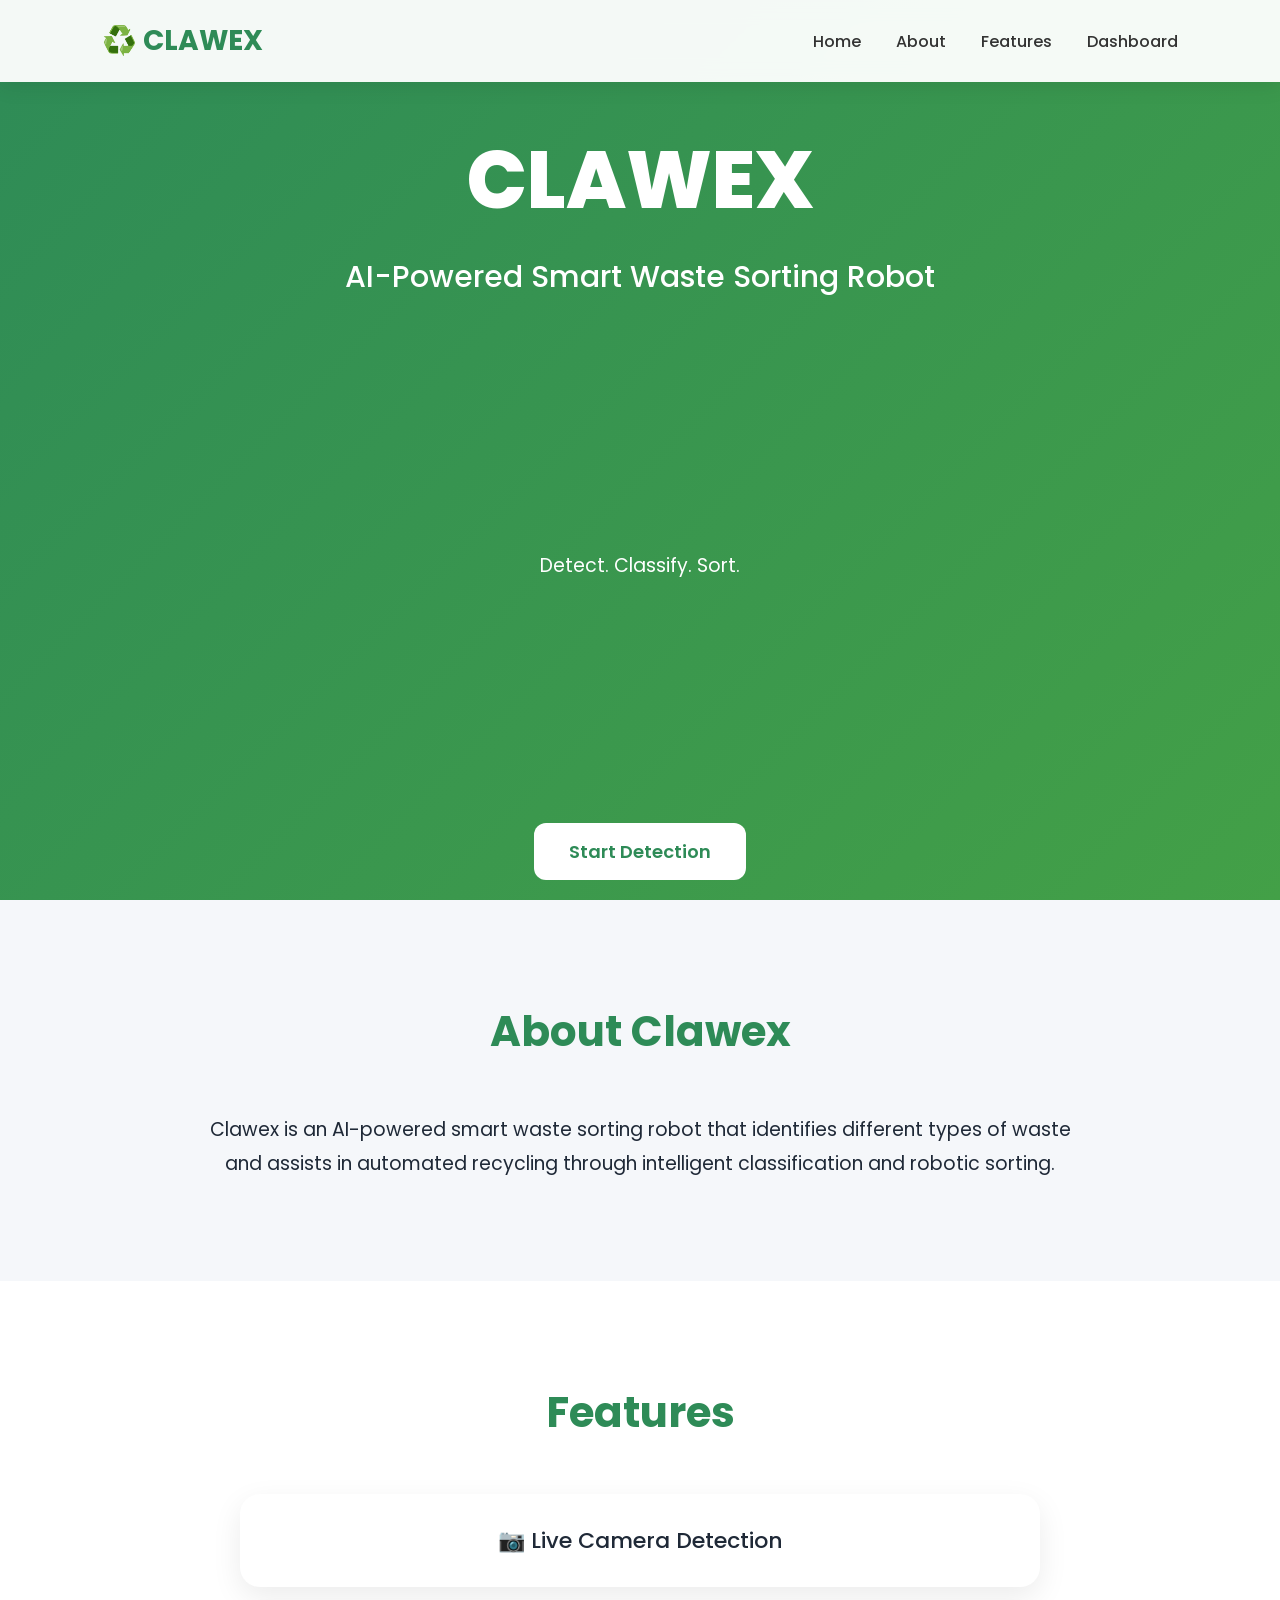
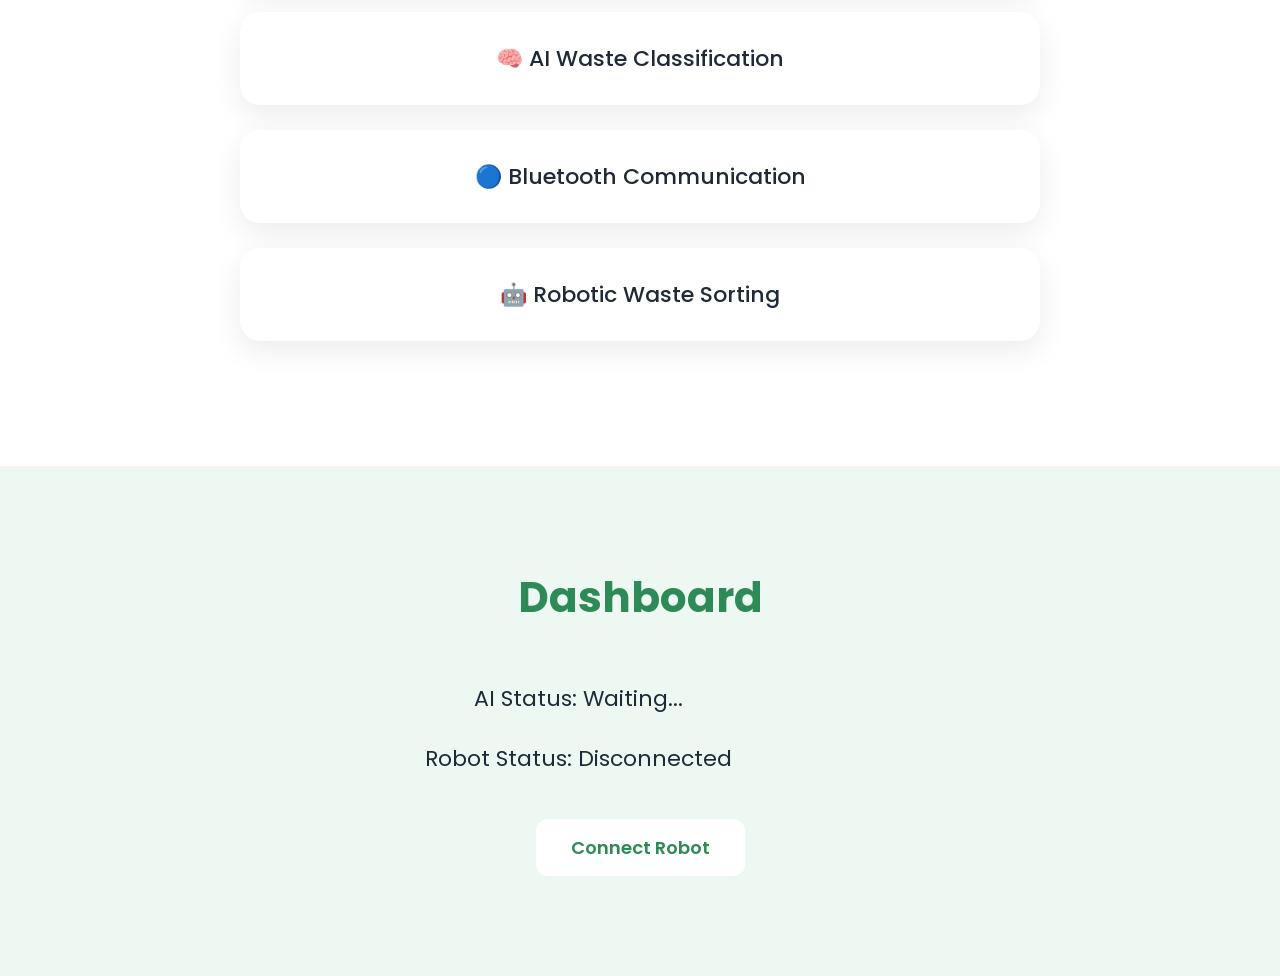
==== index.html @ 7defc4cb "Add files via upload" ====
<!DOCTYPE html>
<html lang="en">
<head>
    <meta charset="UTF-8">
    <meta name="viewport" content="width=device-width, initial-scale=1.0">
    <title>Clawex | AI Smart Waste Sorting Robot</title>
<link rel="preconnect" href="https://fonts.googleapis.com">
<link rel="preconnect" href="https://fonts.gstatic.com" crossorigin>
<link href="https://fonts.googleapis.com/css2?family=Poppins:wght@300;400;500;600;700;800&display=swap" rel="stylesheet">


    <link rel="stylesheet" href="style.css">
</head>

<body>

    <header>
        <nav class="navbar">
            <div class="logo">♻️ CLAWEX</div>

            <ul class="nav-links">
                <li><a href="#home">Home</a></li>
                <li><a href="#about">About</a></li>
                <li><a href="#features">Features</a></li>
                <li><a href="#dashboard">Dashboard</a></li>
            </ul>
        </nav>
    </header>

    <main>

        <section id="home" class="hero">

            <h1>CLAWEX</h1>

            <h2>AI-Powered Smart Waste Sorting Robot</h2>

            <p>
                Detect. Classify. Sort.
            </p>

            <button id="startBtn">
                Start Detection
            </button>

        </section>

        <section id="about">

            <h2>About Clawex</h2>

            <p>
                Clawex is an AI-powered smart waste sorting robot that identifies
                different types of waste and assists in automated recycling
                through intelligent classification and robotic sorting.
            </p>

        </section>

        <section id="features">

            <h2>Features</h2>

            <div class="feature-card">
                📷 Live Camera Detection
            </div>

            <div class="feature-card">
                🧠 AI Waste Classification
            </div>

            <div class="feature-card">
                🔵 Bluetooth Communication
            </div>

            <div class="feature-card">
                🤖 Robotic Waste Sorting
            </div>

        </section>

        <section id="dashboard">

            <h2>Dashboard</h2>

            <p>
                AI Status:
                <span id="aiStatus">Waiting...</span>
            </p>

            <p>
                Robot Status:
                <span id="robotStatus">Disconnected</span>
            </p>

            <button id="connectBtn">
                Connect Robot
            </button>

        </section>

    </main>

    <script src="script.js"></script>

</body>
</html>
---- style.css ----
* {
    margin: 0;
    padding: 0;
    box-sizing: border-box;
    font-family: "Poppins", sans-serif;
}

html {
    scroll-behavior: smooth;
}

body {
    background: #f5f7fa;
    color: #1f2937;
}

.navbar {
    position: fixed;
    top: 0;
    width: 100%;
    padding: 20px 8%;
    display: flex;
    justify-content: space-between;
    align-items: center;
    background: rgba(255, 255, 255, 0.95);
    backdrop-filter: blur(10px);
    box-shadow: 0 5px 20px rgba(0,0,0,0.08);
    z-index: 1000;
}

.logo {
    font-size: 28px;
    font-weight: 700;
    color: #2E8B57;
}

.nav-links {
    display: flex;
    list-style: none;
    gap: 35px;
}

.nav-links a {
    text-decoration: none;
    color: #333;
    font-weight: 500;
    transition: 0.3s;
}

.nav-links a:hover {
    color: #2E8B57;
}

.hero {
    height: 100vh;
    background: linear-gradient(135deg, #2E8B57, #43A047);
    display: flex;
    flex-direction: column;
    justify-content: center;
    align-items: center;
    color: white;
    text-align: center;
    padding: 120px 20px 20px;
}

.hero h1 {
    font-size: 80px;
    font-weight: 800;
}

.hero h2 {
    margin-top: 15px;
    font-size: 30px;
    font-weight: 500;
    color: white;
}
}

.hero p {
    margin-top: 20px;
    font-size: 20px;
}

button {
    margin-top: 40px;
    padding: 15px 35px;
    font-size: 18px;
    font-weight: 600;
    border: none;
    border-radius: 12px;
    background: white;
    color: #2E8B57;
    cursor: pointer;
    transition: 0.3s;
}

button:hover {
    transform: translateY(-4px);
    box-shadow: 0 12px 25px rgba(0,0,0,0.2);
}

section {
    padding: 100px 10%;
}

section h2 {
    text-align: center;
    font-size: 42px;
    margin-bottom: 50px;
    color: #2E8B57;
}

section p {
    text-align: center;
    max-width: 900px;
    margin: auto;
    font-size: 19px;
    line-height: 1.8;
}

#features {
    background: white;
}

.feature-card {
    background: white;
    padding: 30px;
    margin: 25px auto;
    max-width: 800px;
    border-radius: 20px;
    font-size: 22px;
    font-weight: 500;
    text-align: center;
    box-shadow: 0 10px 30px rgba(0,0,0,0.08);
    transition: 0.3s;
}

.feature-card:hover {
    transform: translateY(-8px);
}

#dashboard {
    background: #eef8f2;
}

#dashboard p {
    margin: 20px 0;
    font-size: 22px;
}

#connectBtn {
    display: block;
    margin: 40px auto 0;
}

footer {
    background: #1f2937;
    color: white;
    text-align: center;
    padding: 25px;
}

@media (max-width: 768px) {

    .navbar {
        flex-direction: column;
        gap: 20px;
    }

    .nav-links {
        flex-direction: column;
        align-items: center;
        gap: 18px;
    }

    .hero h1 {
        font-size: 52px;
    }

    .hero h2 {
        font-size: 24px;
    }

    .hero p {
        font-size: 18px;
    }

    section h2 {
        font-size: 34px;
    }

    .feature-card {
        font-size: 20px;
    }
}
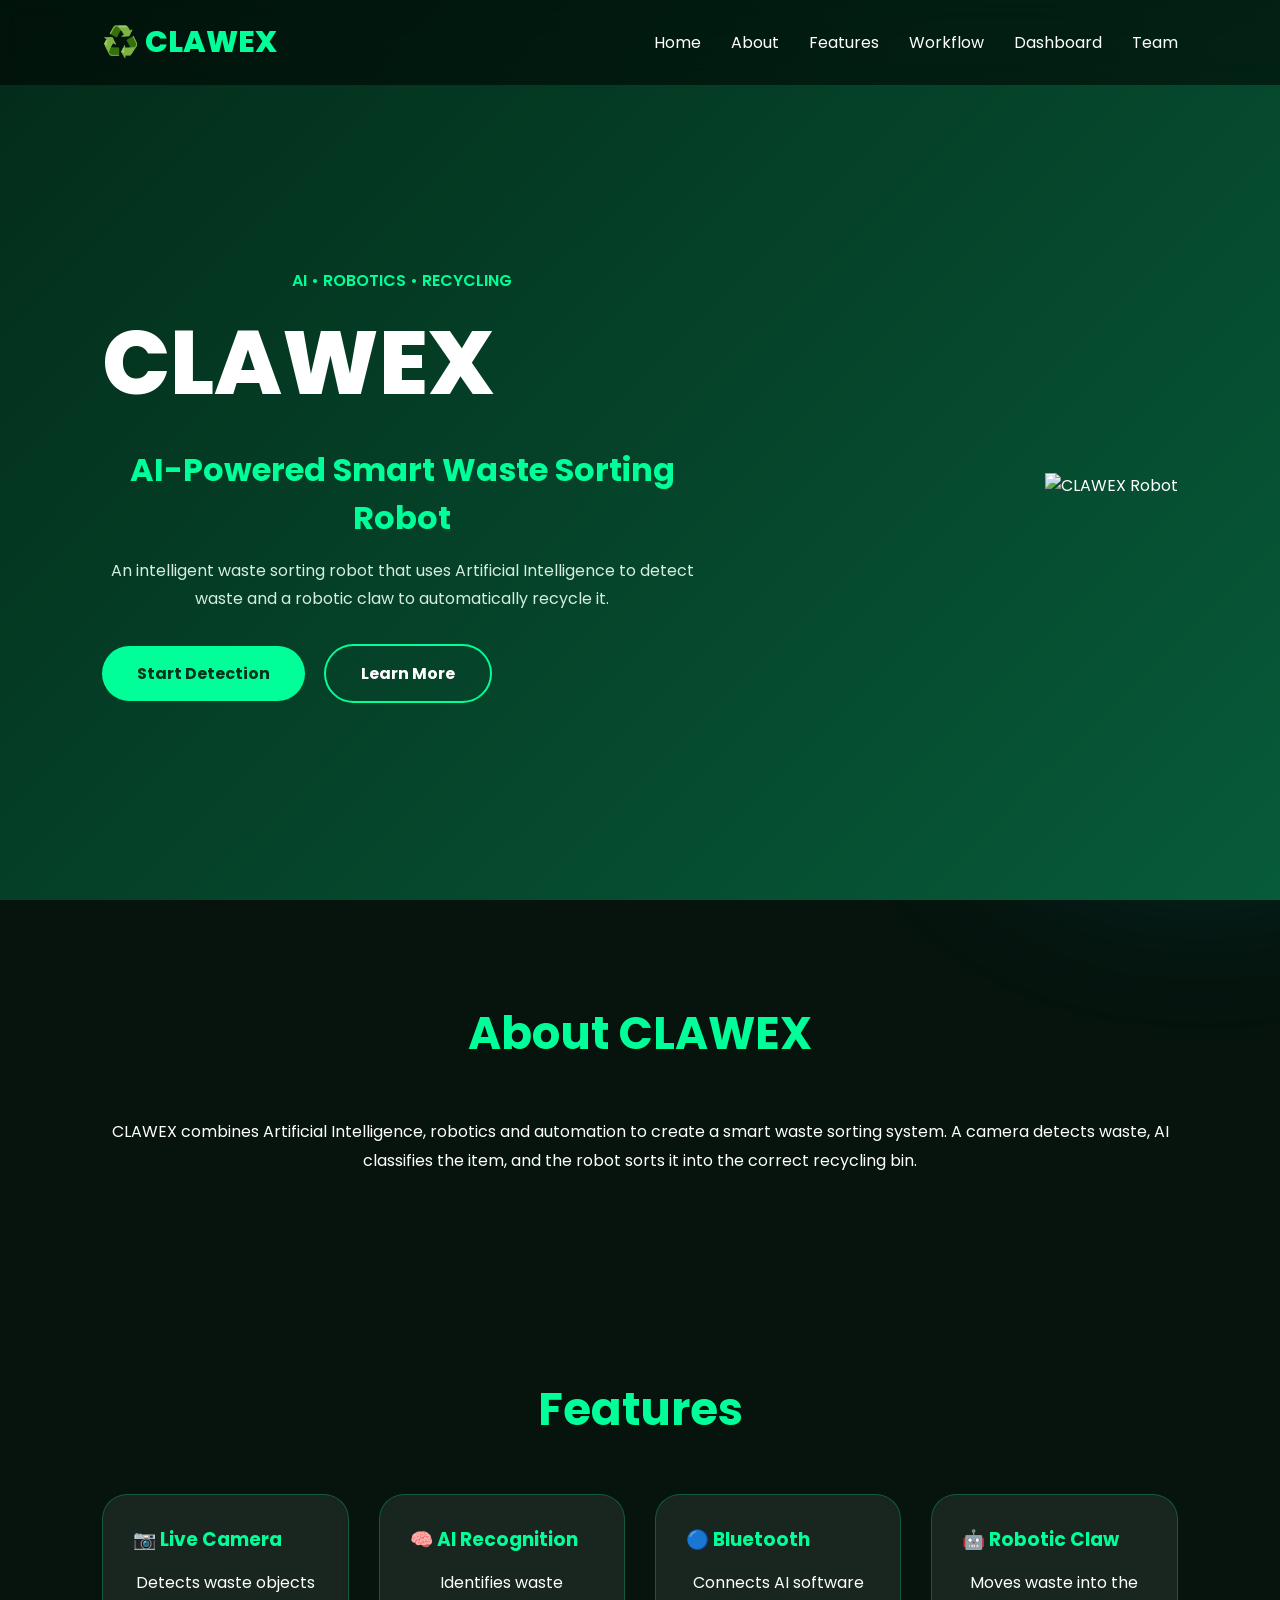
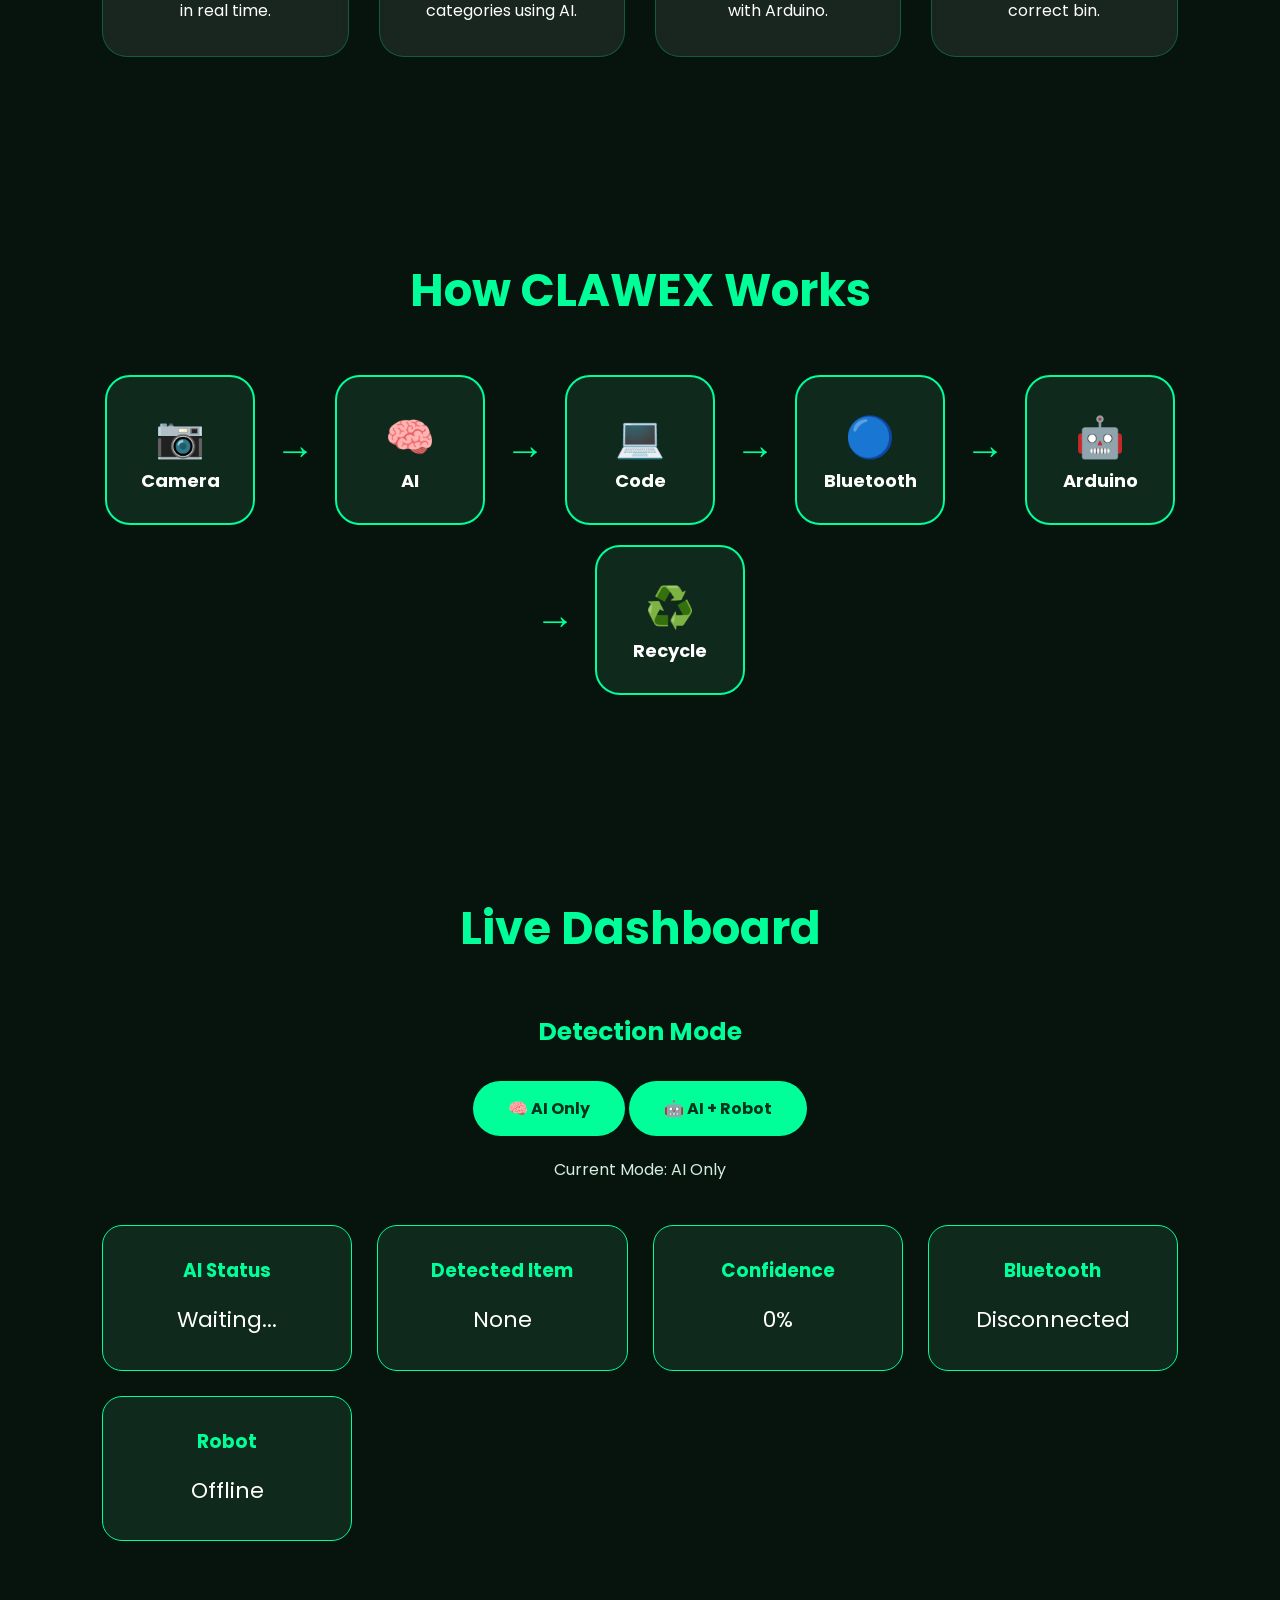
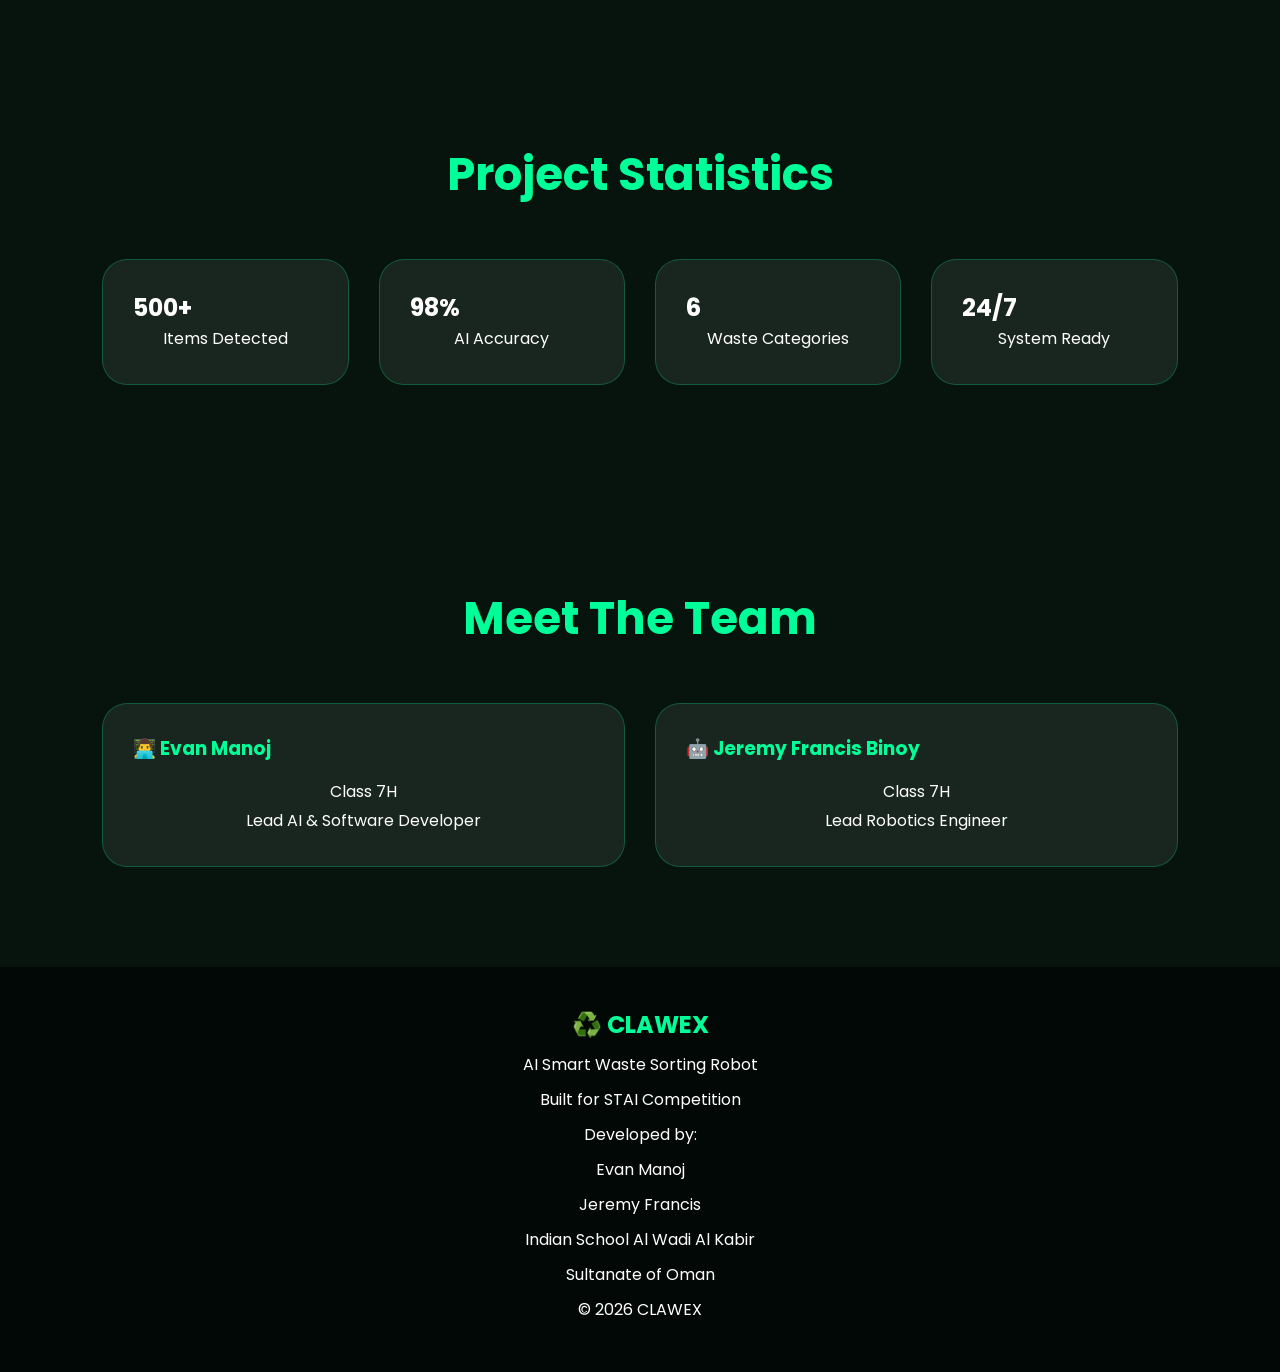
==== commit fdb1cf11: "Add files via upload" ====
--- a/index.html
+++ b/index.html
@@ -1,107 +1,588 @@
 <!DOCTYPE html>
 <html lang="en">
+
 <head>
-    <meta charset="UTF-8">
-    <meta name="viewport" content="width=device-width, initial-scale=1.0">
-    <title>Clawex | AI Smart Waste Sorting Robot</title>
+
+<meta charset="UTF-8">
+<meta name="viewport" content="width=device-width, initial-scale=1.0">
+
+<title>CLAWEX | AI Smart Waste Sorting Robot</title>
+
 <link rel="preconnect" href="https://fonts.googleapis.com">
 <link rel="preconnect" href="https://fonts.gstatic.com" crossorigin>
+
 <link href="https://fonts.googleapis.com/css2?family=Poppins:wght@300;400;500;600;700;800&display=swap" rel="stylesheet">
 
-
-    <link rel="stylesheet" href="style.css">
+<link rel="stylesheet" href="style.css">
+
 </head>
 
+
 <body>
 
-    <header>
-        <nav class="navbar">
-            <div class="logo">♻️ CLAWEX</div>
-
-            <ul class="nav-links">
-                <li><a href="#home">Home</a></li>
-                <li><a href="#about">About</a></li>
-                <li><a href="#features">Features</a></li>
-                <li><a href="#dashboard">Dashboard</a></li>
-            </ul>
-        </nav>
-    </header>
-
-    <main>
-
-        <section id="home" class="hero">
-
-            <h1>CLAWEX</h1>
-
-            <h2>AI-Powered Smart Waste Sorting Robot</h2>
-
-            <p>
-                Detect. Classify. Sort.
-            </p>
-
-            <button id="startBtn">
-                Start Detection
-            </button>
-
-        </section>
-
-        <section id="about">
-
-            <h2>About Clawex</h2>
-
-            <p>
-                Clawex is an AI-powered smart waste sorting robot that identifies
-                different types of waste and assists in automated recycling
-                through intelligent classification and robotic sorting.
-            </p>
-
-        </section>
-
-        <section id="features">
-
-            <h2>Features</h2>
-
-            <div class="feature-card">
-                📷 Live Camera Detection
-            </div>
-
-            <div class="feature-card">
-                🧠 AI Waste Classification
-            </div>
-
-            <div class="feature-card">
-                🔵 Bluetooth Communication
-            </div>
-
-            <div class="feature-card">
-                🤖 Robotic Waste Sorting
-            </div>
-
-        </section>
-
-        <section id="dashboard">
-
-            <h2>Dashboard</h2>
-
-            <p>
-                AI Status:
-                <span id="aiStatus">Waiting...</span>
-            </p>
-
-            <p>
-                Robot Status:
-                <span id="robotStatus">Disconnected</span>
-            </p>
-
-            <button id="connectBtn">
-                Connect Robot
-            </button>
-
-        </section>
-
-    </main>
-
-    <script src="script.js"></script>
+
+<div class="background-blur blur1"></div>
+<div class="background-blur blur2"></div>
+
+
+<header>
+
+<nav class="navbar">
+
+<div class="logo">
+♻️ CLAWEX
+</div>
+
+
+<ul class="nav-links">
+
+<li><a href="#home">Home</a></li>
+<li><a href="#about">About</a></li>
+<li><a href="#features">Features</a></li>
+<li><a href="#workflow">Workflow</a></li>
+<li><a href="#dashboard">Dashboard</a></li>
+<li><a href="#team">Team</a></li>
+
+</ul>
+
+</nav>
+
+</header>
+
+
+
+
+<section class="hero" id="home">
+
+
+<div class="hero-left">
+
+<p class="tag">
+AI • ROBOTICS • RECYCLING
+</p>
+
+
+<h1>
+CLAWEX
+</h1>
+
+
+<h2>
+AI-Powered Smart Waste Sorting Robot
+</h2>
+
+
+<p class="hero-description">
+
+An intelligent waste sorting robot that uses Artificial Intelligence to detect waste and a robotic claw to automatically recycle it.
+
+</p>
+
+
+<div class="hero-buttons">
+
+<button id="startBtn">
+Start Detection
+</button>
+
+
+<button class="secondary">
+Learn More
+</button>
+
+</div>
+
+
+</div>
+
+
+
+<div class="hero-right">
+
+<img src="assets/robot.png" id="robotImage" alt="CLAWEX Robot">
+
+</div>
+
+
+</section>
+
+
+
+
+
+
+<section id="about">
+
+<h2>
+About CLAWEX
+</h2>
+
+
+<p>
+
+CLAWEX combines Artificial Intelligence, robotics and automation to create a smart waste sorting system. A camera detects waste, AI classifies the item, and the robot sorts it into the correct recycling bin.
+
+</p>
+
+
+</section>
+
+
+
+
+
+
+
+<section id="features">
+
+<h2>
+Features
+</h2>
+
+
+<div class="cards">
+
+
+<div class="card">
+
+<h3>📷 Live Camera</h3>
+
+<p>
+Detects waste objects in real time.
+</p>
+
+</div>
+
+
+
+<div class="card">
+
+<h3>🧠 AI Recognition</h3>
+
+<p>
+Identifies waste categories using AI.
+</p>
+
+</div>
+
+
+
+<div class="card">
+
+<h3>🔵 Bluetooth</h3>
+
+<p>
+Connects AI software with Arduino.
+</p>
+
+</div>
+
+
+
+<div class="card">
+
+<h3>🤖 Robotic Claw</h3>
+
+<p>
+Moves waste into the correct bin.
+</p>
+
+</div>
+
+
+</div>
+
+</section>
+
+
+
+
+
+
+
+<section id="workflow">
+
+<h2>
+How CLAWEX Works
+</h2>
+
+
+<div class="flow">
+
+
+<div class="step">
+📷
+<h3>Camera</h3>
+</div>
+
+
+<div class="arrow">→</div>
+
+
+<div class="step">
+🧠
+<h3>AI</h3>
+</div>
+
+
+<div class="arrow">→</div>
+
+
+<div class="step">
+💻
+<h3>Code</h3>
+</div>
+
+
+<div class="arrow">→</div>
+
+
+<div class="step">
+🔵
+<h3>Bluetooth</h3>
+</div>
+
+
+<div class="arrow">→</div>
+
+
+<div class="step">
+🤖
+<h3>Arduino</h3>
+</div>
+
+
+<div class="arrow">→</div>
+
+
+<div class="step">
+♻️
+<h3>Recycle</h3>
+</div>
+
+
+</div>
+
+
+</section>
+
+
+
+
+
+
+
+<section id="dashboard">
+
+
+<h2>
+Live Dashboard
+</h2>
+
+
+
+<div class="mode-selector">
+
+
+<h3>
+Detection Mode
+</h3>
+
+
+<button id="aiMode">
+🧠 AI Only
+</button>
+
+
+<button id="robotMode">
+🤖 AI + Robot
+</button>
+
+
+<p id="modeStatus">
+Current Mode: AI Only
+</p>
+
+
+</div>
+
+
+
+
+
+<div class="dashboard">
+
+
+<div class="status">
+
+<h3>
+AI Status
+</h3>
+
+<p id="aiStatus">
+Waiting...
+</p>
+
+</div>
+
+
+
+
+<div class="status">
+
+<h3>
+Detected Item
+</h3>
+
+<p id="detectedItem">
+None
+</p>
+
+</div>
+
+
+
+
+
+<div class="status">
+
+<h3>
+Confidence
+</h3>
+
+<p id="confidence">
+0%
+</p>
+
+</div>
+
+
+
+
+
+<div class="status">
+
+<h3>
+Bluetooth
+</h3>
+
+<p id="bluetoothStatus">
+Disconnected
+</p>
+
+</div>
+
+
+
+
+
+<div class="status">
+
+<h3>
+Robot
+</h3>
+
+<p id="robotStatus">
+Offline
+</p>
+
+</div>
+
+
+</div>
+
+
+</section>
+
+
+
+
+
+
+
+<section id="stats">
+
+<h2>
+Project Statistics
+</h2>
+
+
+<div class="cards">
+
+
+<div class="card">
+
+<h1>
+500+
+</h1>
+
+<p>
+Items Detected
+</p>
+
+</div>
+
+
+
+<div class="card">
+
+<h1>
+98%
+</h1>
+
+<p>
+AI Accuracy
+</p>
+
+</div>
+
+
+
+<div class="card">
+
+<h1>
+6
+</h1>
+
+<p>
+Waste Categories
+</p>
+
+</div>
+
+
+
+<div class="card">
+
+<h1>
+24/7
+</h1>
+
+<p>
+System Ready
+</p>
+
+</div>
+
+
+</div>
+
+
+</section>
+
+
+
+
+
+
+
+<section id="team">
+
+
+<h2>
+Meet The Team
+</h2>
+
+
+<div class="cards">
+
+
+<div class="card">
+
+<h3>
+👨‍💻 Evan Manoj
+</h3>
+
+<p>
+Class 7H
+</p>
+
+<p>
+Lead AI & Software Developer
+</p>
+
+</div>
+
+
+
+<div class="card">
+
+<h3>
+🤖 Jeremy Francis Binoy
+</h3>
+
+<p>
+Class 7H
+</p>
+
+<p>
+Lead Robotics Engineer
+</p>
+
+</div>
+
+
+</div>
+
+
+</section>
+
+
+
+
+
+
+
+<footer>
+
+
+<h2>
+♻️ CLAWEX
+</h2>
+
+
+<p>
+AI Smart Waste Sorting Robot
+</p>
+<p>
+Built for STAI Competition
+</p>
+
+<p>
+Developed by:
+</p>
+
+<p>
+ Evan Manoj
+</p>
+<p>
+Jeremy Francis 
+</p>
+
+
+
+<p>
+Indian School Al Wadi Al Kabir    
+</p>
+<p>Sultanate of Oman</p>
+
+
+
+
+
+<p>
+© 2026 CLAWEX
+</p>
+
+
+</footer>
+
+
+
+
+<script src="script.js"></script>
+
 
 </body>
+
 </html>
--- a/style.css
+++ b/style.css
@@ -1,3 +1,7 @@
+/* =========================
+   CLAWEX STYLE CSS
+========================= */
+
 * {
     margin: 0;
     padding: 0;
@@ -5,191 +9,588 @@
     font-family: "Poppins", sans-serif;
 }
 
+
 html {
     scroll-behavior: smooth;
 }
 
+
 body {
-    background: #f5f7fa;
-    color: #1f2937;
-}
+
+    background: #06140d;
+    color: white;
+    overflow-x: hidden;
+
+}
+
+
+/* BACKGROUND LIGHT EFFECTS */
+
+.background-blur {
+
+    position: fixed;
+    width: 350px;
+    height: 350px;
+    border-radius: 50%;
+    filter: blur(120px);
+    opacity: 0.35;
+    z-index: -1;
+
+}
+
+
+.blur1 {
+
+    background: #00ff99;
+    top: 100px;
+    left: -100px;
+
+}
+
+
+.blur2 {
+
+    background: #00ccff;
+    bottom: 100px;
+    right: -100px;
+
+}
+
+
+
+/* NAVBAR */
+
 
 .navbar {
+
     position: fixed;
     top: 0;
     width: 100%;
-    padding: 20px 8%;
+
     display: flex;
     justify-content: space-between;
     align-items: center;
-    background: rgba(255, 255, 255, 0.95);
-    backdrop-filter: blur(10px);
-    box-shadow: 0 5px 20px rgba(0,0,0,0.08);
+
+    padding: 20px 8%;
+
+    background: rgba(0,0,0,0.55);
+    backdrop-filter: blur(15px);
+
     z-index: 1000;
-}
+
+}
+
 
 .logo {
-    font-size: 28px;
-    font-weight: 700;
-    color: #2E8B57;
-}
+
+    font-size: 30px;
+    font-weight: 800;
+    color: #00ff99;
+
+}
+
+
 
 .nav-links {
+
     display: flex;
+    gap: 30px;
     list-style: none;
-    gap: 35px;
-}
+
+}
+
+
 
 .nav-links a {
+
     text-decoration: none;
-    color: #333;
-    font-weight: 500;
-    transition: 0.3s;
-}
+    color: white;
+    transition: .3s;
+
+}
+
 
 .nav-links a:hover {
-    color: #2E8B57;
-}
+
+    color:#00ff99;
+
+}
+
+
+
+
+
+/* HERO */
+
 
 .hero {
-    height: 100vh;
-    background: linear-gradient(135deg, #2E8B57, #43A047);
-    display: flex;
-    flex-direction: column;
-    justify-content: center;
-    align-items: center;
-    color: white;
-    text-align: center;
-    padding: 120px 20px 20px;
-}
+
+    min-height:100vh;
+
+    display:flex;
+    align-items:center;
+    justify-content:space-between;
+
+    padding:120px 8% 50px;
+
+    background:
+    linear-gradient(135deg,#032b19,#075b3a);
+
+}
+
+
+
+.hero-left {
+
+    max-width:600px;
+
+}
+
+
+.tag {
+
+    color:#00ff99;
+    font-weight:600;
+
+}
+
+
 
 .hero h1 {
-    font-size: 80px;
-    font-weight: 800;
-}
+
+    font-size:90px;
+    font-weight:800;
+
+}
+
+
 
 .hero h2 {
-    margin-top: 15px;
-    font-size: 30px;
-    font-weight: 500;
-    color: white;
-}
-}
-
-.hero p {
-    margin-top: 20px;
-    font-size: 20px;
-}
+
+    font-size:32px;
+    margin:15px 0;
+
+}
+
+
+
+.hero-description {
+
+    line-height:1.8;
+    color:#d5eee0;
+
+}
+
+
+
+.hero-right img {
+
+    width:430px;
+    animation: floating 4s infinite ease-in-out;
+
+}
+
+
+
+@keyframes floating {
+
+    50% {
+
+        transform:translateY(-20px);
+
+    }
+
+}
+
+
+
+
+/* BUTTONS */
+
 
 button {
-    margin-top: 40px;
-    padding: 15px 35px;
-    font-size: 18px;
-    font-weight: 600;
-    border: none;
-    border-radius: 12px;
-    background: white;
-    color: #2E8B57;
-    cursor: pointer;
-    transition: 0.3s;
-}
+
+    margin-top:30px;
+
+    padding:15px 35px;
+
+    border:none;
+
+    border-radius:30px;
+
+    background:#00ff99;
+
+    color:#00331d;
+
+    font-size:16px;
+
+    font-weight:700;
+
+    cursor:pointer;
+
+    transition:.3s;
+
+}
+
+
 
 button:hover {
-    transform: translateY(-4px);
-    box-shadow: 0 12px 25px rgba(0,0,0,0.2);
-}
+
+    transform:translateY(-5px);
+
+    box-shadow:0 10px 30px #00ff99;
+
+}
+
+
+
+.secondary {
+
+    margin-left:15px;
+
+    background:transparent;
+
+    color:white;
+
+    border:2px solid #00ff99;
+
+}
+
+
+
+
+
+/* SECTIONS */
+
 
 section {
-    padding: 100px 10%;
-}
+
+    padding:100px 8%;
+
+}
+
+
 
 section h2 {
-    text-align: center;
-    font-size: 42px;
-    margin-bottom: 50px;
-    color: #2E8B57;
-}
+
+    text-align:center;
+
+    font-size:45px;
+
+    color:#00ff99;
+
+    margin-bottom:50px;
+
+}
+
+
 
 section p {
-    text-align: center;
-    max-width: 900px;
-    margin: auto;
-    font-size: 19px;
-    line-height: 1.8;
-}
-
-#features {
-    background: white;
-}
-
-.feature-card {
-    background: white;
-    padding: 30px;
-    margin: 25px auto;
-    max-width: 800px;
-    border-radius: 20px;
-    font-size: 22px;
-    font-weight: 500;
-    text-align: center;
-    box-shadow: 0 10px 30px rgba(0,0,0,0.08);
-    transition: 0.3s;
-}
-
-.feature-card:hover {
-    transform: translateY(-8px);
-}
-
-#dashboard {
-    background: #eef8f2;
-}
-
-#dashboard p {
-    margin: 20px 0;
-    font-size: 22px;
-}
-
-#connectBtn {
-    display: block;
-    margin: 40px auto 0;
-}
+
+    text-align:center;
+
+    line-height:1.8;
+
+}
+
+
+
+
+
+/* CARDS */
+
+
+.cards {
+
+    display:grid;
+
+    grid-template-columns:
+    repeat(auto-fit,minmax(240px,1fr));
+
+    gap:30px;
+
+}
+
+
+
+.card {
+
+    background:rgba(255,255,255,.08);
+
+    padding:30px;
+
+    border-radius:25px;
+
+    border:1px solid rgba(0,255,153,.25);
+
+    backdrop-filter:blur(10px);
+
+    transition:.4s;
+
+}
+
+
+
+.card:hover {
+
+    transform:translateY(-10px);
+
+}
+
+
+
+.card h3 {
+
+    color:#00ff99;
+
+    margin-bottom:15px;
+
+}
+
+
+
+
+
+/* WORKFLOW */
+
+
+.flow {
+
+    display:flex;
+
+    justify-content:center;
+
+    align-items:center;
+
+    flex-wrap:wrap;
+
+    gap:20px;
+
+}
+
+
+
+.step {
+
+    width:150px;
+    height:150px;
+
+    background:#10291d;
+
+    border:2px solid #00ff99;
+
+    border-radius:25px;
+
+    display:flex;
+
+    justify-content:center;
+
+    align-items:center;
+
+    flex-direction:column;
+
+    font-size:40px;
+
+}
+
+
+
+.step h3 {
+
+    font-size:18px;
+
+}
+
+
+
+.arrow {
+
+    color:#00ff99;
+
+    font-size:40px;
+
+}
+
+
+
+
+
+/* DASHBOARD */
+
+
+.mode-selector {
+
+    text-align:center;
+
+    margin-bottom:40px;
+
+}
+
+
+
+.mode-selector h3 {
+
+    color:#00ff99;
+
+    font-size:25px;
+
+}
+
+
+
+#modeStatus {
+
+    margin-top:20px;
+
+    color:#d5eee0;
+
+}
+
+
+
+.dashboard {
+
+    display:grid;
+
+    grid-template-columns:
+    repeat(auto-fit,minmax(220px,1fr));
+
+    gap:25px;
+
+}
+
+
+
+.status {
+
+    background:#10291d;
+
+    border:1px solid #00ff99;
+
+    padding:30px;
+
+    border-radius:20px;
+
+    text-align:center;
+
+}
+
+
+
+.status h3 {
+
+    color:#00ff99;
+
+}
+
+
+
+.status p {
+
+    margin-top:15px;
+
+    font-size:22px;
+
+}
+
+
+
+
+
+/* FOOTER */
+
 
 footer {
-    background: #1f2937;
-    color: white;
-    text-align: center;
-    padding: 25px;
-}
-
-@media (max-width: 768px) {
-
-    .navbar {
-        flex-direction: column;
-        gap: 20px;
-    }
-
-    .nav-links {
-        flex-direction: column;
-        align-items: center;
-        gap: 18px;
-    }
-
-    .hero h1 {
-        font-size: 52px;
-    }
-
-    .hero h2 {
-        font-size: 24px;
-    }
-
-    .hero p {
-        font-size: 18px;
-    }
-
-    section h2 {
-        font-size: 34px;
-    }
-
-    .feature-card {
-        font-size: 20px;
-    }
+
+    background:#020805;
+
+    padding:40px;
+
+    text-align:center;
+
+}
+
+
+
+footer h2 {
+
+    color:#00ff99;
+
+}
+
+
+
+footer p {
+
+    margin:10px;
+
+}
+
+
+
+
+/* MOBILE */
+
+
+@media(max-width:900px){
+
+
+.navbar {
+
+    flex-direction:column;
+
+}
+
+
+.nav-links {
+
+    flex-wrap:wrap;
+
+    justify-content:center;
+
+}
+
+
+
+.hero {
+
+    flex-direction:column;
+
+    text-align:center;
+
+}
+
+
+
+.hero h1 {
+
+    font-size:60px;
+
+}
+
+
+
+.hero-right img {
+
+    margin-top:40px;
+
+}
+
+
+
+.flow {
+
+    flex-direction:column;
+
+}
+
+
+
+.arrow {
+
+    transform:rotate(90deg);
+
+}
+
+
 }
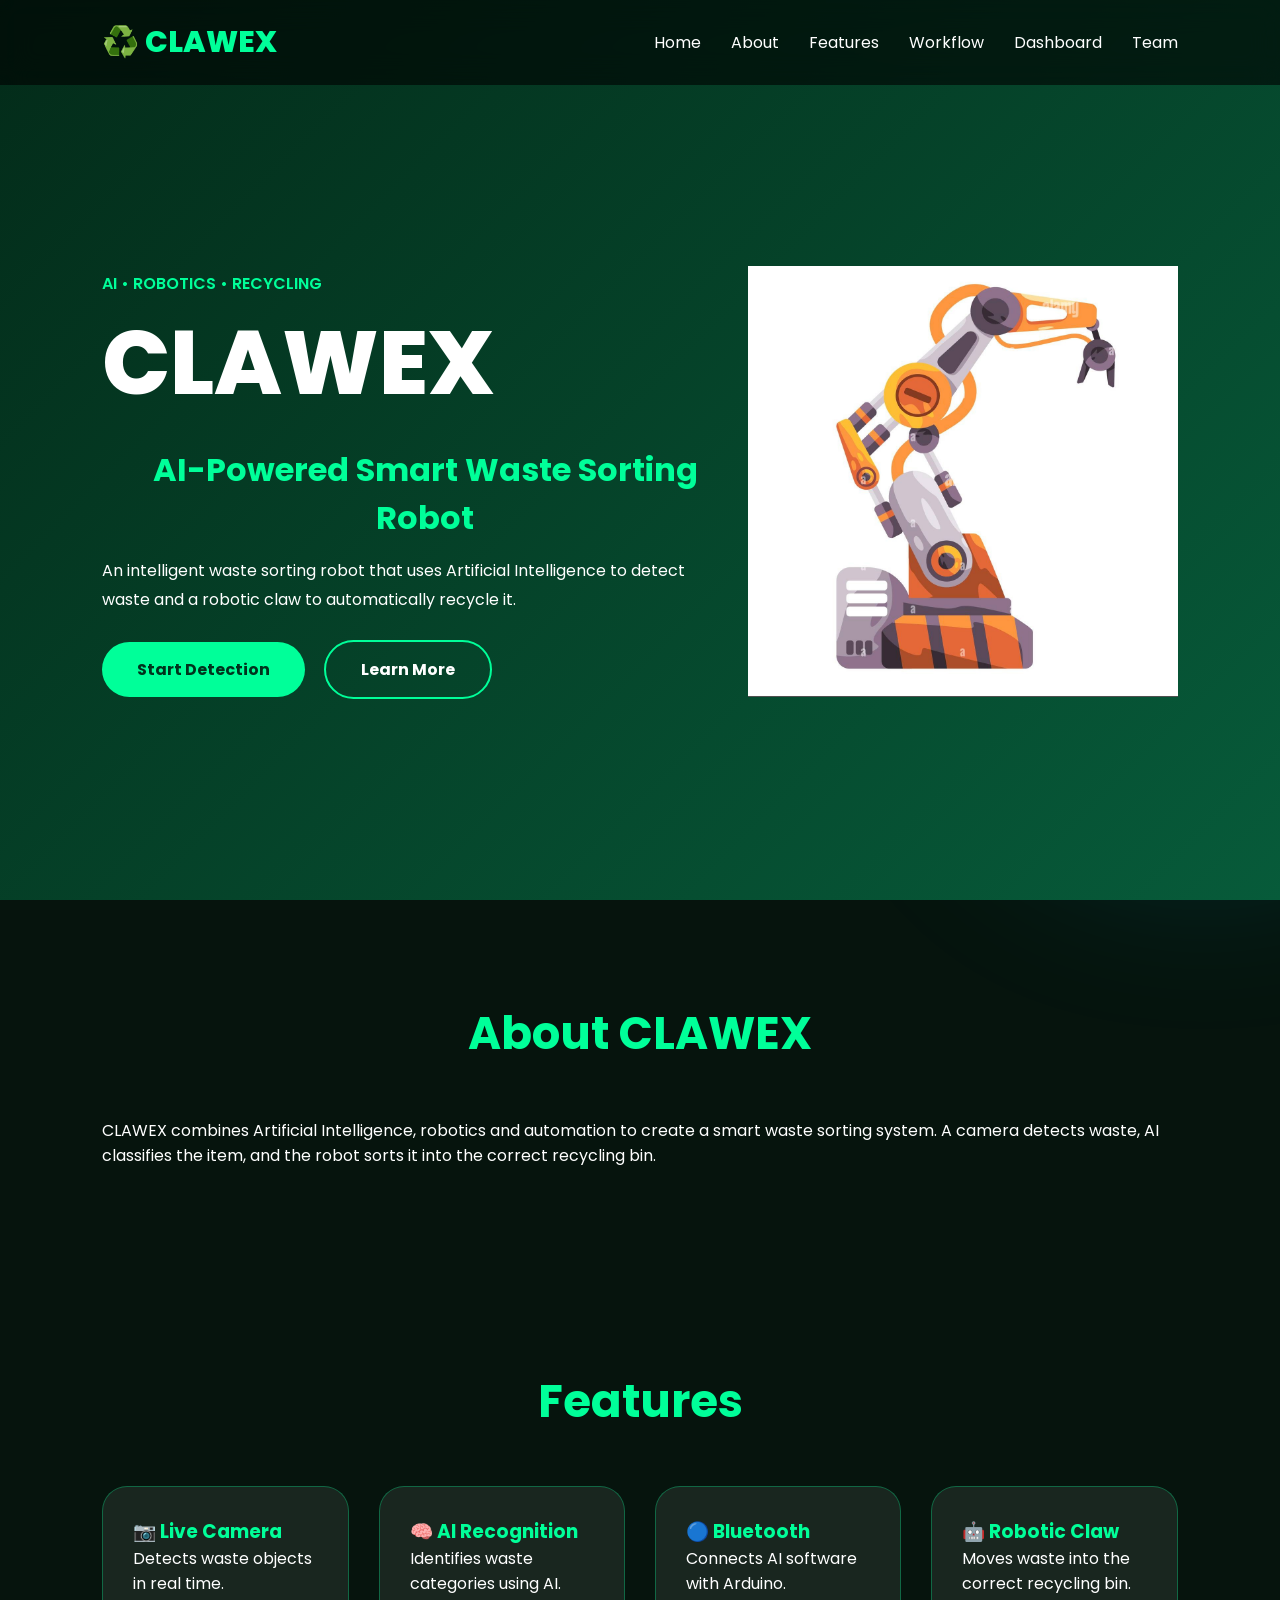
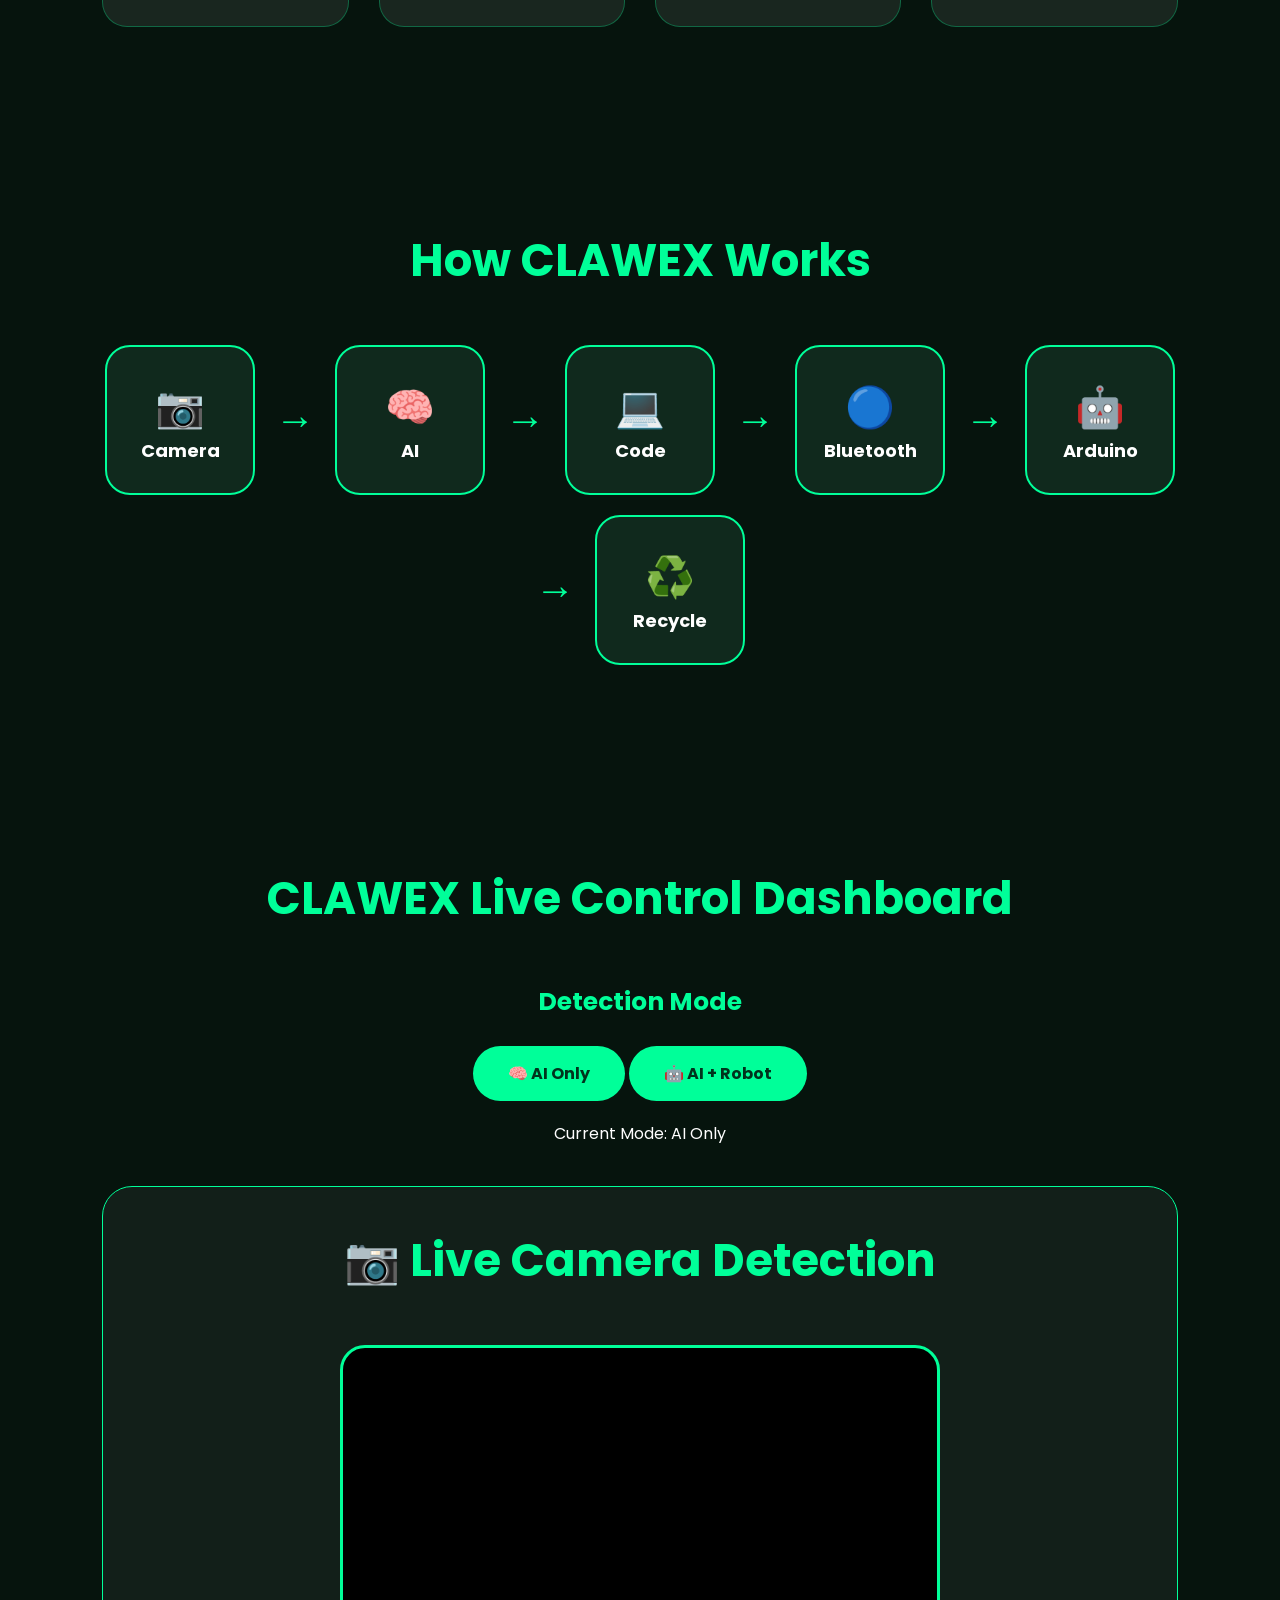
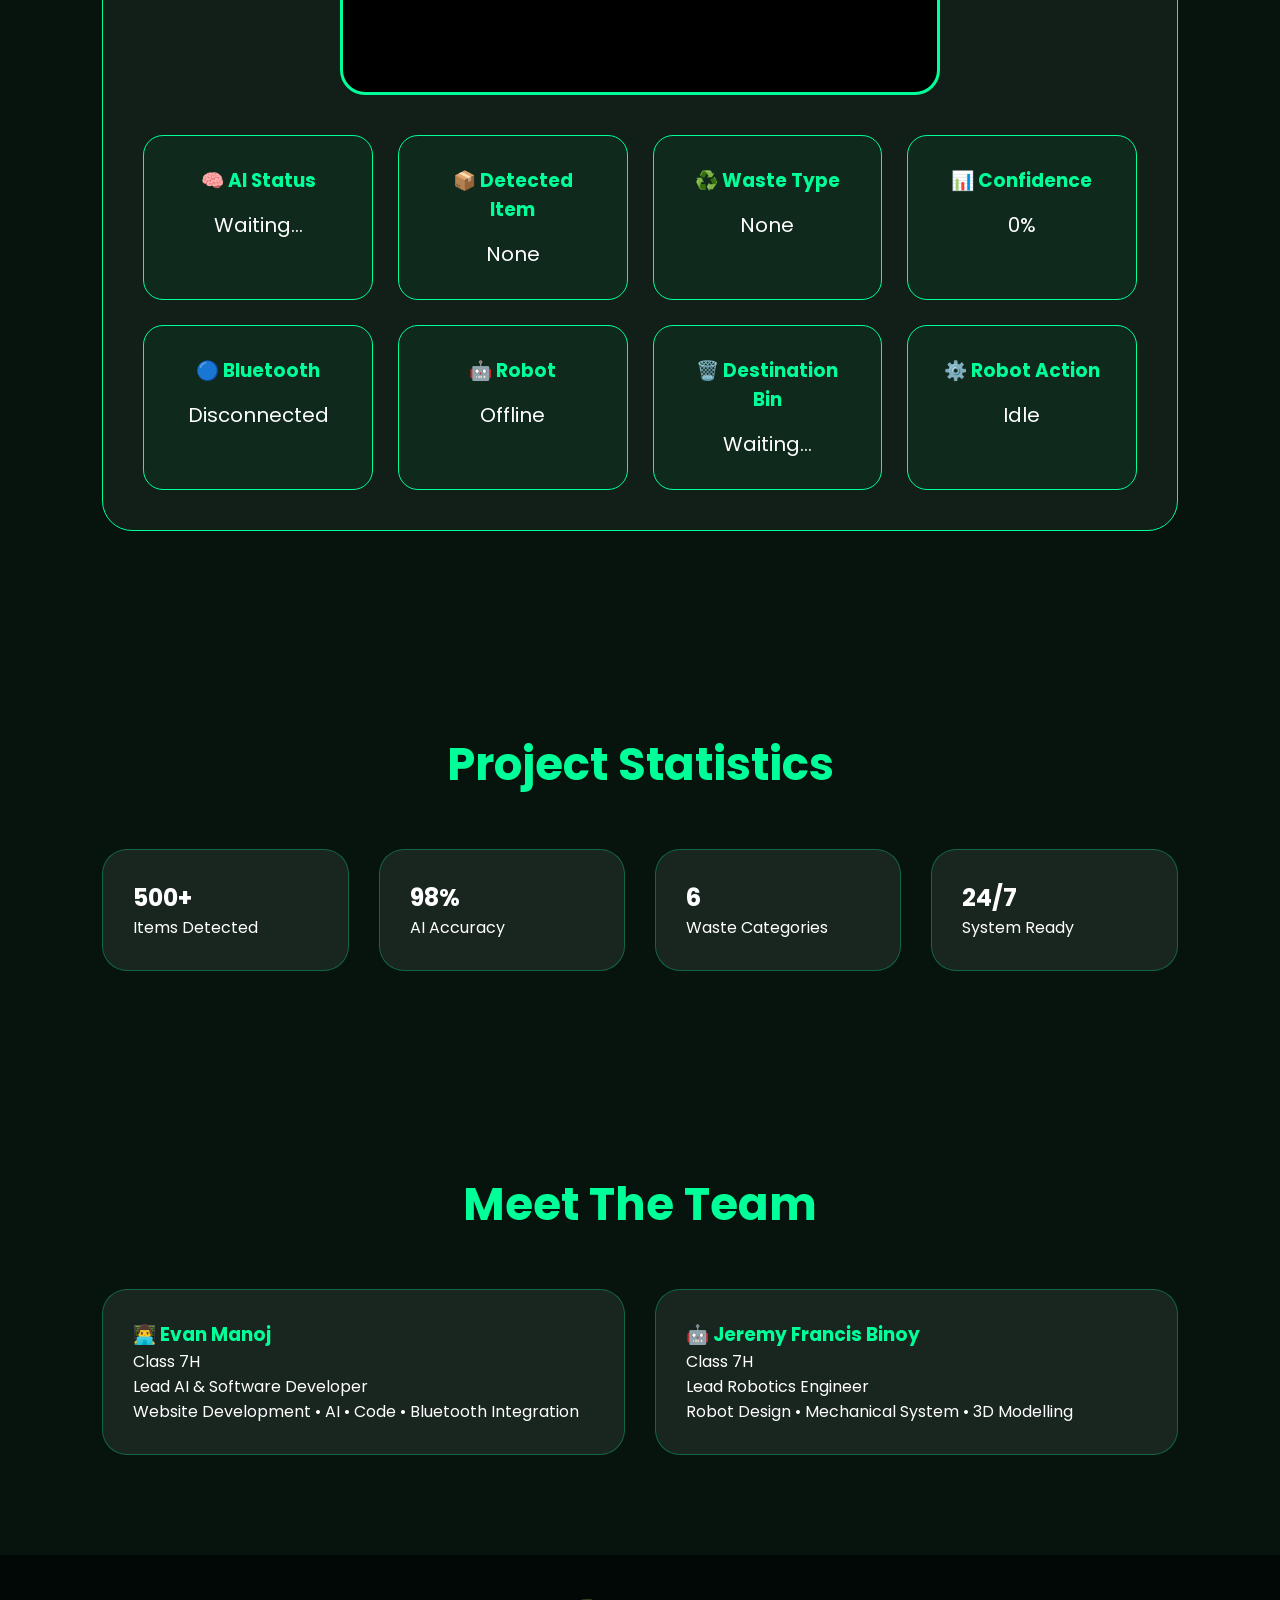
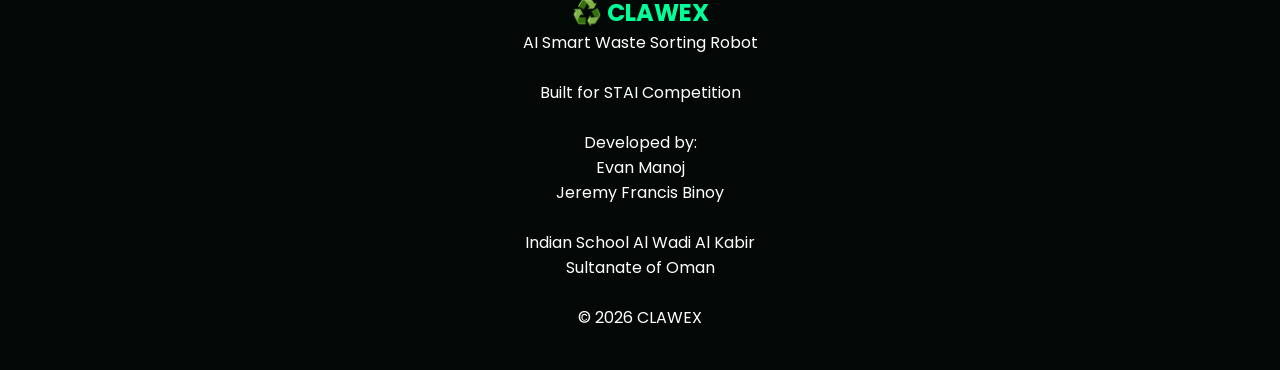
==== commit c200903f: "Add files via upload" ====
--- a/index.html
+++ b/index.html
@@ -23,6 +23,7 @@
 
 <div class="background-blur blur1"></div>
 <div class="background-blur blur2"></div>
+
 
 
 <header>
@@ -52,10 +53,13 @@
 
 
 
+
+
 <section class="hero" id="home">
 
 
 <div class="hero-left">
+
 
 <p class="tag">
 AI • ROBOTICS • RECYCLING
@@ -79,7 +83,9 @@
 </p>
 
 
+
 <div class="hero-buttons">
+
 
 <button id="startBtn">
 Start Detection
@@ -90,17 +96,22 @@
 Learn More
 </button>
 
-</div>
-
-
-</div>
+
+</div>
+
+
+</div>
+
+
 
 
 
 <div class="hero-right">
 
+
 <img src="assets/robot.png" id="robotImage" alt="CLAWEX Robot">
 
+
 </div>
 
 
@@ -111,8 +122,10 @@
 
 
 
+
 <section id="about">
 
+
 <h2>
 About CLAWEX
 </h2>
@@ -133,8 +146,10 @@
 
 
 
+
 <section id="features">
 
+
 <h2>
 Features
 </h2>
@@ -143,9 +158,12 @@
 <div class="cards">
 
 
-<div class="card">
-
-<h3>📷 Live Camera</h3>
+
+<div class="card">
+
+<h3>
+📷 Live Camera
+</h3>
 
 <p>
 Detects waste objects in real time.
@@ -155,9 +173,12 @@
 
 
 
-<div class="card">
-
-<h3>🧠 AI Recognition</h3>
+
+<div class="card">
+
+<h3>
+🧠 AI Recognition
+</h3>
 
 <p>
 Identifies waste categories using AI.
@@ -167,9 +188,12 @@
 
 
 
-<div class="card">
-
-<h3>🔵 Bluetooth</h3>
+
+<div class="card">
+
+<h3>
+🔵 Bluetooth
+</h3>
 
 <p>
 Connects AI software with Arduino.
@@ -179,18 +203,23 @@
 
 
 
-<div class="card">
-
-<h3>🤖 Robotic Claw</h3>
-
-<p>
-Moves waste into the correct bin.
-</p>
-
-</div>
-
-
-</div>
+
+<div class="card">
+
+<h3>
+🤖 Robotic Claw
+</h3>
+
+<p>
+Moves waste into the correct recycling bin.
+</p>
+
+</div>
+
+
+
+</div>
+
 
 </section>
 
@@ -200,7 +229,9 @@
 
 
 
+
 <section id="workflow">
+
 
 <h2>
 How CLAWEX Works
@@ -216,7 +247,9 @@
 </div>
 
 
-<div class="arrow">→</div>
+<div class="arrow">
+→
+</div>
 
 
 <div class="step">
@@ -225,7 +258,9 @@
 </div>
 
 
-<div class="arrow">→</div>
+<div class="arrow">
+→
+</div>
 
 
 <div class="step">
@@ -234,7 +269,9 @@
 </div>
 
 
-<div class="arrow">→</div>
+<div class="arrow">
+→
+</div>
 
 
 <div class="step">
@@ -243,7 +280,9 @@
 </div>
 
 
-<div class="arrow">→</div>
+<div class="arrow">
+→
+</div>
 
 
 <div class="step">
@@ -252,7 +291,9 @@
 </div>
 
 
-<div class="arrow">→</div>
+<div class="arrow">
+→
+</div>
 
 
 <div class="step">
@@ -265,19 +306,13 @@
 
 
 </section>
-
-
-
-
-
-
-
 <section id="dashboard">
 
 
 <h2>
-Live Dashboard
-</h2>
+CLAWEX Live Control Dashboard
+</h2>
+
 
 
 
@@ -294,11 +329,13 @@
 </button>
 
 
+
 <button id="robotMode">
 🤖 AI + Robot
 </button>
 
 
+
 <p id="modeStatus">
 Current Mode: AI Only
 </p>
@@ -310,13 +347,43 @@
 
 
 
+
+
+<div class="detection-screen">
+
+
+
+<h2>
+📷 Live Camera Detection
+</h2>
+
+
+
+
+<div class="camera-box">
+
+
+<video id="cameraFeed" autoplay playsinline></video>
+
+
+</div>
+
+
+
+
+
+
+
 <div class="dashboard">
 
 
+
+
+
 <div class="status">
 
 <h3>
-AI Status
+🧠 AI Status
 </h3>
 
 <p id="aiStatus">
@@ -328,10 +395,11 @@
 
 
 
+
 <div class="status">
 
 <h3>
-Detected Item
+📦 Detected Item
 </h3>
 
 <p id="detectedItem">
@@ -347,7 +415,23 @@
 <div class="status">
 
 <h3>
-Confidence
+♻️ Waste Type
+</h3>
+
+<p id="wasteType">
+None
+</p>
+
+</div>
+
+
+
+
+
+<div class="status">
+
+<h3>
+📊 Confidence
 </h3>
 
 <p id="confidence">
@@ -363,7 +447,7 @@
 <div class="status">
 
 <h3>
-Bluetooth
+🔵 Bluetooth
 </h3>
 
 <p id="bluetoothStatus">
@@ -379,7 +463,7 @@
 <div class="status">
 
 <h3>
-Robot
+🤖 Robot
 </h3>
 
 <p id="robotStatus">
@@ -389,7 +473,46 @@
 </div>
 
 
-</div>
+
+
+
+<div class="status">
+
+<h3>
+🗑️ Destination Bin
+</h3>
+
+<p id="destinationBin">
+Waiting...
+</p>
+
+</div>
+
+
+
+
+
+<div class="status">
+
+<h3>
+⚙️ Robot Action
+</h3>
+
+<p id="robotAction">
+Idle
+</p>
+
+</div>
+
+
+
+
+</div>
+
+
+
+</div>
+
 
 
 </section>
@@ -400,14 +523,18 @@
 
 
 
+
 <section id="stats">
 
+
 <h2>
 Project Statistics
 </h2>
 
 
+
 <div class="cards">
+
 
 
 <div class="card">
@@ -424,6 +551,8 @@
 
 
 
+
+
 <div class="card">
 
 <h1>
@@ -438,6 +567,8 @@
 
 
 
+
+
 <div class="card">
 
 <h1>
@@ -452,6 +583,8 @@
 
 
 
+
+
 <div class="card">
 
 <h1>
@@ -465,17 +598,12 @@
 </div>
 
 
-</div>
+
+</div>
+
 
 
 </section>
-
-
-
-
-
-
-
 <section id="team">
 
 
@@ -484,45 +612,71 @@
 </h2>
 
 
+
+
 <div class="cards">
 
 
-<div class="card">
+
+<div class="card">
+
 
 <h3>
 👨‍💻 Evan Manoj
 </h3>
 
+
 <p>
 Class 7H
 </p>
 
+
 <p>
 Lead AI & Software Developer
 </p>
 
-</div>
-
-
-
-<div class="card">
+
+<p>
+Website Development • AI • Code • Bluetooth Integration
+</p>
+
+
+</div>
+
+
+
+
+
+
+<div class="card">
+
 
 <h3>
 🤖 Jeremy Francis Binoy
 </h3>
 
+
 <p>
 Class 7H
 </p>
 
+
 <p>
 Lead Robotics Engineer
 </p>
 
-</div>
-
-
-</div>
+
+<p>
+Robot Design • Mechanical System • 3D Modelling
+</p>
+
+
+</div>
+
+
+
+</div>
+
 
 
 </section>
@@ -544,30 +698,48 @@
 <p>
 AI Smart Waste Sorting Robot
 </p>
+
+
+<br>
+
+
 <p>
 Built for STAI Competition
 </p>
 
+
+<br>
+
+
 <p>
 Developed by:
 </p>
 
-<p>
- Evan Manoj
-</p>
-<p>
-Jeremy Francis 
-</p>
-
-
-
-<p>
-Indian School Al Wadi Al Kabir    
-</p>
-<p>Sultanate of Oman</p>
-
-
-
+
+<p>
+Evan Manoj
+</p>
+
+
+<p>
+Jeremy Francis Binoy
+</p>
+
+
+<br>
+
+
+<p>
+Indian School Al Wadi Al Kabir
+</p>
+
+
+<p>
+Sultanate of Oman
+</p>
+
+
+<br>
 
 
 <p>
@@ -575,11 +747,14 @@
 </p>
 
 
+
 </footer>
 
 
 
 
+
+
 <script src="script.js"></script>
 
 
--- a/style.css
+++ b/style.css
@@ -1,116 +1,110 @@
-/* =========================
-   CLAWEX STYLE CSS
-========================= */
-
-* {
-    margin: 0;
-    padding: 0;
-    box-sizing: border-box;
-    font-family: "Poppins", sans-serif;
-}
-
-
-html {
-    scroll-behavior: smooth;
-}
-
-
-body {
-
-    background: #06140d;
-    color: white;
-    overflow-x: hidden;
-
-}
-
-
-/* BACKGROUND LIGHT EFFECTS */
-
-.background-blur {
-
-    position: fixed;
-    width: 350px;
-    height: 350px;
-    border-radius: 50%;
-    filter: blur(120px);
-    opacity: 0.35;
-    z-index: -1;
-
-}
-
-
-.blur1 {
-
-    background: #00ff99;
-    top: 100px;
-    left: -100px;
-
-}
-
-
-.blur2 {
-
-    background: #00ccff;
-    bottom: 100px;
-    right: -100px;
-
-}
+*{
+    margin:0;
+    padding:0;
+    box-sizing:border-box;
+    font-family:"Poppins",sans-serif;
+}
+
+
+html{
+    scroll-behavior:smooth;
+}
+
+
+body{
+    background:#06140d;
+    color:white;
+    overflow-x:hidden;
+}
+
+
+
+/* BACKGROUND BLUR */
+
+.background-blur{
+
+    position:fixed;
+    width:350px;
+    height:350px;
+    border-radius:50%;
+    filter:blur(120px);
+    opacity:0.35;
+    z-index:-1;
+
+}
+
+
+.blur1{
+
+    background:#00ff99;
+    top:100px;
+    left:-100px;
+
+}
+
+
+.blur2{
+
+    background:#00ccff;
+    bottom:100px;
+    right:-100px;
+
+}
+
 
 
 
 /* NAVBAR */
 
-
-.navbar {
-
-    position: fixed;
-    top: 0;
-    width: 100%;
-
-    display: flex;
-    justify-content: space-between;
-    align-items: center;
-
-    padding: 20px 8%;
-
-    background: rgba(0,0,0,0.55);
-    backdrop-filter: blur(15px);
-
-    z-index: 1000;
-
-}
-
-
-.logo {
-
-    font-size: 30px;
-    font-weight: 800;
-    color: #00ff99;
-
-}
-
-
-
-.nav-links {
-
-    display: flex;
-    gap: 30px;
-    list-style: none;
-
-}
-
-
-
-.nav-links a {
-
-    text-decoration: none;
-    color: white;
-    transition: .3s;
-
-}
-
-
-.nav-links a:hover {
+.navbar{
+
+    position:fixed;
+    top:0;
+    width:100%;
+
+    display:flex;
+    justify-content:space-between;
+    align-items:center;
+
+    padding:20px 8%;
+
+    background:rgba(0,0,0,0.6);
+
+    backdrop-filter:blur(15px);
+
+    z-index:1000;
+
+}
+
+
+.logo{
+
+    color:#00ff99;
+    font-size:30px;
+    font-weight:800;
+
+}
+
+
+.nav-links{
+
+    display:flex;
+    list-style:none;
+    gap:30px;
+
+}
+
+
+.nav-links a{
+
+    color:white;
+    text-decoration:none;
+    transition:.3s;
+
+}
+
+
+.nav-links a:hover{
 
     color:#00ff99;
 
@@ -123,13 +117,13 @@
 /* HERO */
 
 
-.hero {
+.hero{
 
     min-height:100vh;
 
     display:flex;
+    justify-content:space-between;
     align-items:center;
-    justify-content:space-between;
 
     padding:120px 8% 50px;
 
@@ -140,23 +134,7 @@
 
 
 
-.hero-left {
-
-    max-width:600px;
-
-}
-
-
-.tag {
-
-    color:#00ff99;
-    font-weight:600;
-
-}
-
-
-
-.hero h1 {
+.hero h1{
 
     font-size:90px;
     font-weight:800;
@@ -165,7 +143,7 @@
 
 
 
-.hero h2 {
+.hero h2{
 
     font-size:32px;
     margin:15px 0;
@@ -174,27 +152,37 @@
 
 
 
-.hero-description {
-
+.tag{
+
+    color:#00ff99;
+    font-weight:600;
+
+}
+
+
+
+.hero-description{
+
+    max-width:600px;
     line-height:1.8;
-    color:#d5eee0;
-
-}
-
-
-
-.hero-right img {
+
+}
+
+
+
+.hero-right img{
 
     width:430px;
-    animation: floating 4s infinite ease-in-out;
-
-}
-
-
-
-@keyframes floating {
-
-    50% {
+
+    animation:floating 4s infinite ease-in-out;
+
+}
+
+
+
+@keyframes floating{
+
+    50%{
 
         transform:translateY(-20px);
 
@@ -205,12 +193,13 @@
 
 
 
+
 /* BUTTONS */
 
 
-button {
-
-    margin-top:30px;
+button{
+
+    margin-top:25px;
 
     padding:15px 35px;
 
@@ -234,26 +223,26 @@
 
 
 
-button:hover {
+button:hover{
 
     transform:translateY(-5px);
 
-    box-shadow:0 10px 30px #00ff99;
-
-}
-
-
-
-.secondary {
+    box-shadow:0 10px 25px #00ff99;
+
+}
+
+
+
+.secondary{
+
+    background:transparent;
+
+    color:white;
+
+    border:2px solid #00ff99;
 
     margin-left:15px;
 
-    background:transparent;
-
-    color:white;
-
-    border:2px solid #00ff99;
-
 }
 
 
@@ -263,7 +252,7 @@
 /* SECTIONS */
 
 
-section {
+section{
 
     padding:100px 8%;
 
@@ -271,41 +260,30 @@
 
 
 
-section h2 {
+section h2{
 
     text-align:center;
 
+    color:#00ff99;
+
     font-size:45px;
 
-    color:#00ff99;
-
     margin-bottom:50px;
 
 }
 
 
 
-section p {
-
-    text-align:center;
-
-    line-height:1.8;
-
-}
-
-
-
 
 
 /* CARDS */
 
 
-.cards {
+.cards{
 
     display:grid;
 
-    grid-template-columns:
-    repeat(auto-fit,minmax(240px,1fr));
+    grid-template-columns:repeat(auto-fit,minmax(240px,1fr));
 
     gap:30px;
 
@@ -313,25 +291,23 @@
 
 
 
-.card {
-
-    background:rgba(255,255,255,.08);
+.card{
+
+    background:rgba(255,255,255,0.08);
 
     padding:30px;
 
     border-radius:25px;
 
-    border:1px solid rgba(0,255,153,.25);
-
-    backdrop-filter:blur(10px);
-
-    transition:.4s;
-
-}
-
-
-
-.card:hover {
+    border:1px solid rgba(0,255,153,0.3);
+
+    transition:.3s;
+
+}
+
+
+
+.card:hover{
 
     transform:translateY(-10px);
 
@@ -339,13 +315,13 @@
 
 
 
-.card h3 {
-
-    color:#00ff99;
-
-    margin-bottom:15px;
-
-}
+.card h3{
+
+    color:#00ff99;
+
+}
+
+
 
 
 
@@ -354,7 +330,7 @@
 /* WORKFLOW */
 
 
-.flow {
+.flow{
 
     display:flex;
 
@@ -370,7 +346,7 @@
 
 
 
-.step {
+.step{
 
     width:150px;
     height:150px;
@@ -395,7 +371,7 @@
 
 
 
-.step h3 {
+.step h3{
 
     font-size:18px;
 
@@ -403,13 +379,13 @@
 
 
 
-.arrow {
-
-    color:#00ff99;
+.arrow{
 
     font-size:40px;
-
-}
+    color:#00ff99;
+
+}
+
 
 
 
@@ -418,7 +394,7 @@
 /* DASHBOARD */
 
 
-.mode-selector {
+.mode-selector{
 
     text-align:center;
 
@@ -428,7 +404,7 @@
 
 
 
-.mode-selector h3 {
+.mode-selector h3{
 
     color:#00ff99;
 
@@ -438,22 +414,76 @@
 
 
 
-#modeStatus {
+#modeStatus{
 
     margin-top:20px;
 
-    color:#d5eee0;
-
-}
-
-
-
-.dashboard {
+}
+
+
+
+
+
+
+/* CAMERA SCREEN */
+
+
+.detection-screen{
+
+    background:rgba(255,255,255,0.05);
+
+    border:1px solid #00ff99;
+
+    border-radius:30px;
+
+    padding:40px;
+
+}
+
+
+
+.camera-box{
+
+    display:flex;
+
+    justify-content:center;
+
+    margin:40px 0;
+
+}
+
+
+
+#cameraFeed{
+
+    width:600px;
+
+    height:350px;
+
+    background:black;
+
+    border:3px solid #00ff99;
+
+    border-radius:25px;
+
+    object-fit:cover;
+
+}
+
+
+
+
+
+
+
+/* STATUS BOXES */
+
+
+.dashboard{
 
     display:grid;
 
-    grid-template-columns:
-    repeat(auto-fit,minmax(220px,1fr));
+    grid-template-columns:repeat(auto-fit,minmax(220px,1fr));
 
     gap:25px;
 
@@ -461,37 +491,38 @@
 
 
 
-.status {
+.status{
 
     background:#10291d;
 
+    padding:30px;
+
+    border-radius:20px;
+
     border:1px solid #00ff99;
 
-    padding:30px;
-
-    border-radius:20px;
-
     text-align:center;
 
 }
 
 
 
-.status h3 {
-
-    color:#00ff99;
-
-}
-
-
-
-.status p {
+.status h3{
+
+    color:#00ff99;
+
+}
+
+
+
+.status p{
 
     margin-top:15px;
 
-    font-size:22px;
-
-}
+    font-size:20px;
+
+}
+
 
 
 
@@ -500,7 +531,7 @@
 /* FOOTER */
 
 
-footer {
+footer{
 
     background:#020805;
 
@@ -512,19 +543,14 @@
 
 
 
-footer h2 {
-
-    color:#00ff99;
-
-}
-
-
-
-footer p {
-
-    margin:10px;
-
-}
+footer h2{
+
+    color:#00ff99;
+
+}
+
+
+
 
 
 
@@ -535,14 +561,15 @@
 @media(max-width:900px){
 
 
-.navbar {
+.navbar{
 
     flex-direction:column;
 
 }
 
 
-.nav-links {
+
+.nav-links{
 
     flex-wrap:wrap;
 
@@ -552,7 +579,7 @@
 
 
 
-.hero {
+.hero{
 
     flex-direction:column;
 
@@ -562,7 +589,7 @@
 
 
 
-.hero h1 {
+.hero h1{
 
     font-size:60px;
 
@@ -570,15 +597,25 @@
 
 
 
-.hero-right img {
-
-    margin-top:40px;
-
-}
-
-
-
-.flow {
+.hero-right img{
+
+    width:300px;
+
+}
+
+
+
+#cameraFeed{
+
+    width:100%;
+
+    height:250px;
+
+}
+
+
+
+.flow{
 
     flex-direction:column;
 
@@ -586,7 +623,7 @@
 
 
 
-.arrow {
+.arrow{
 
     transform:rotate(90deg);
 
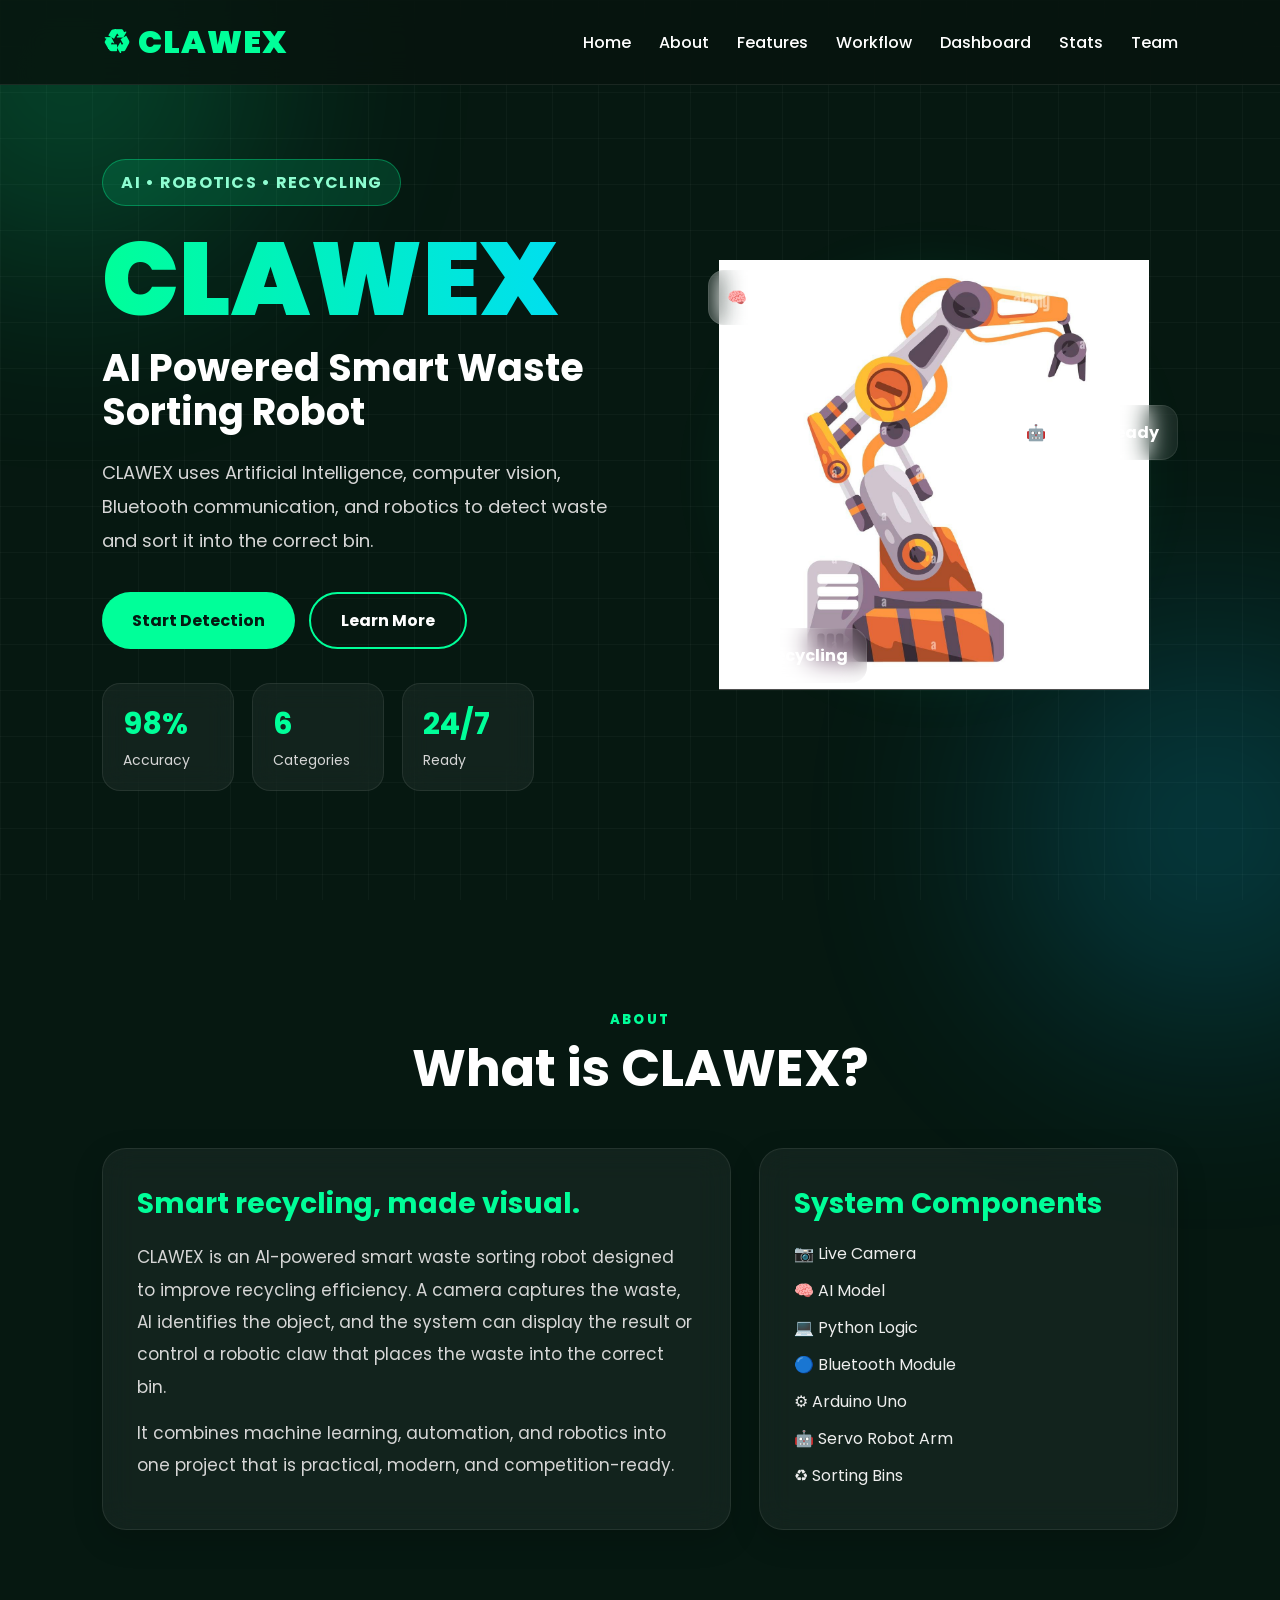
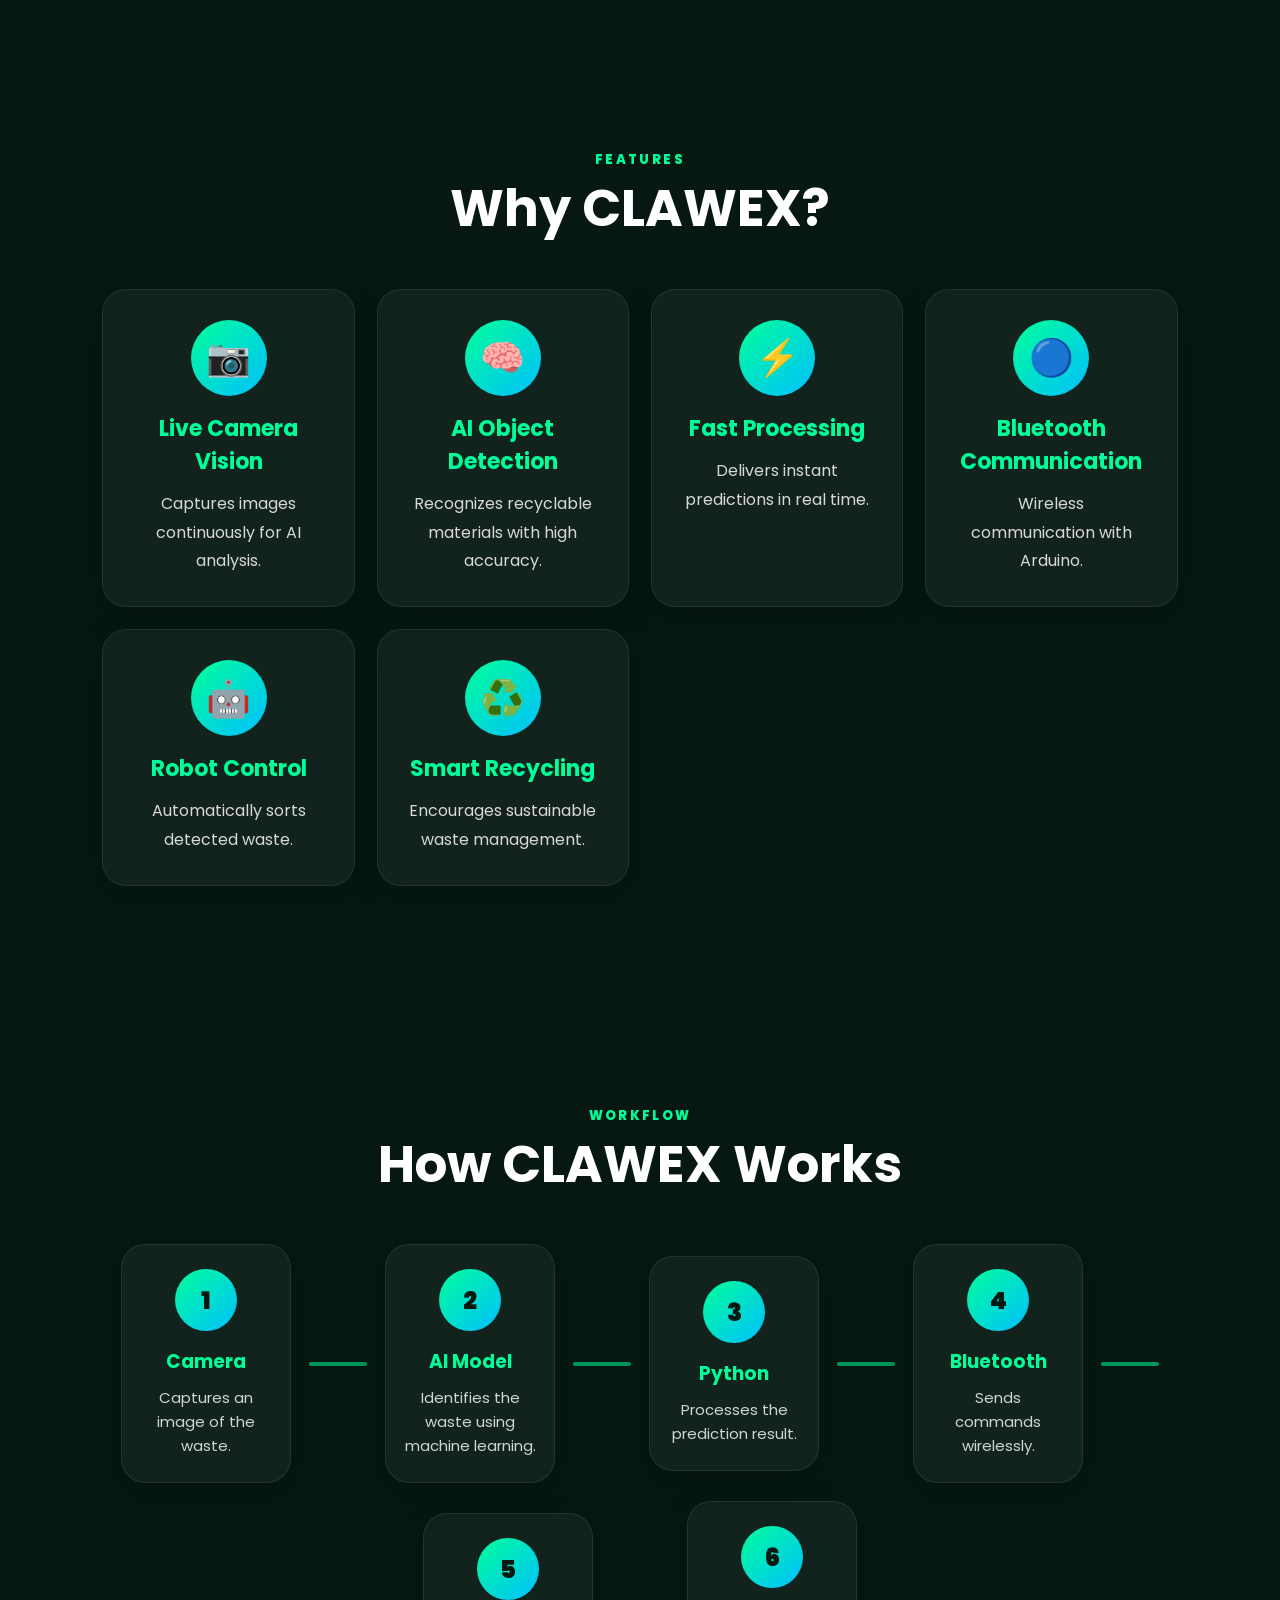
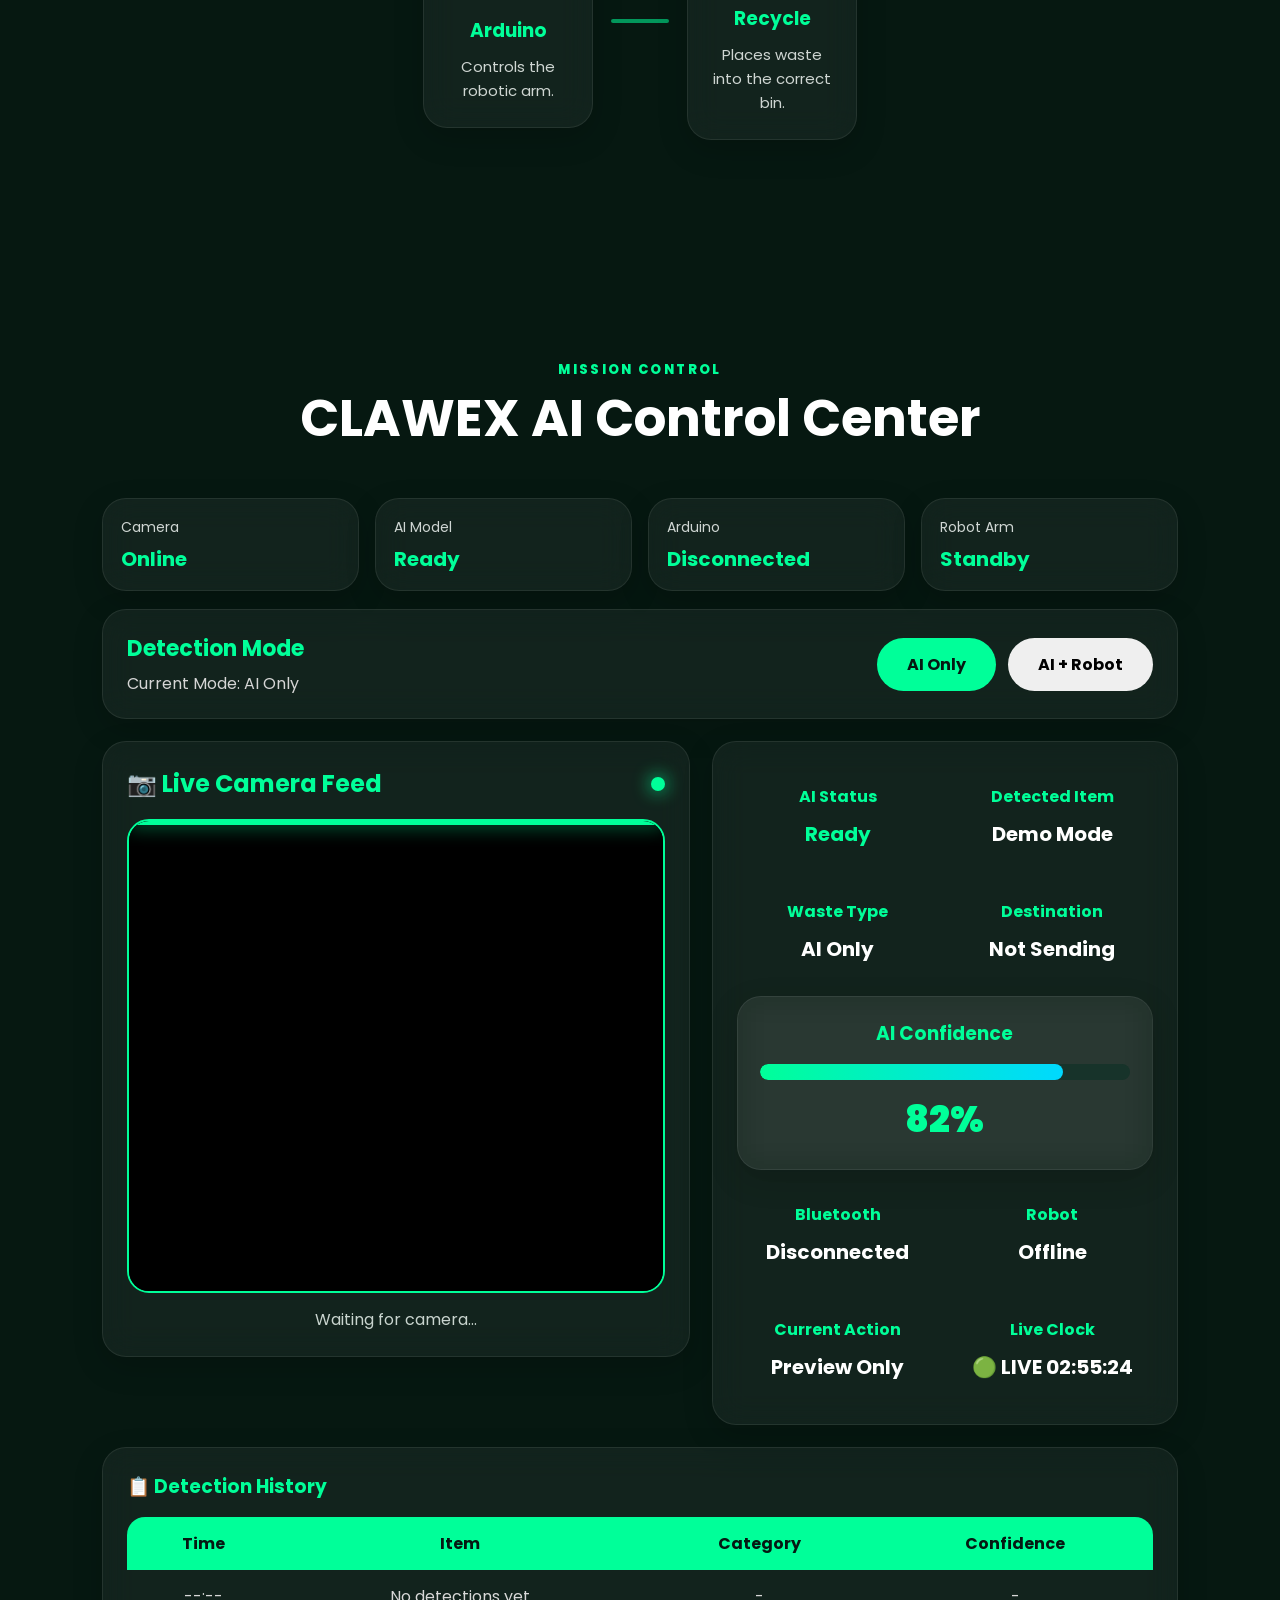
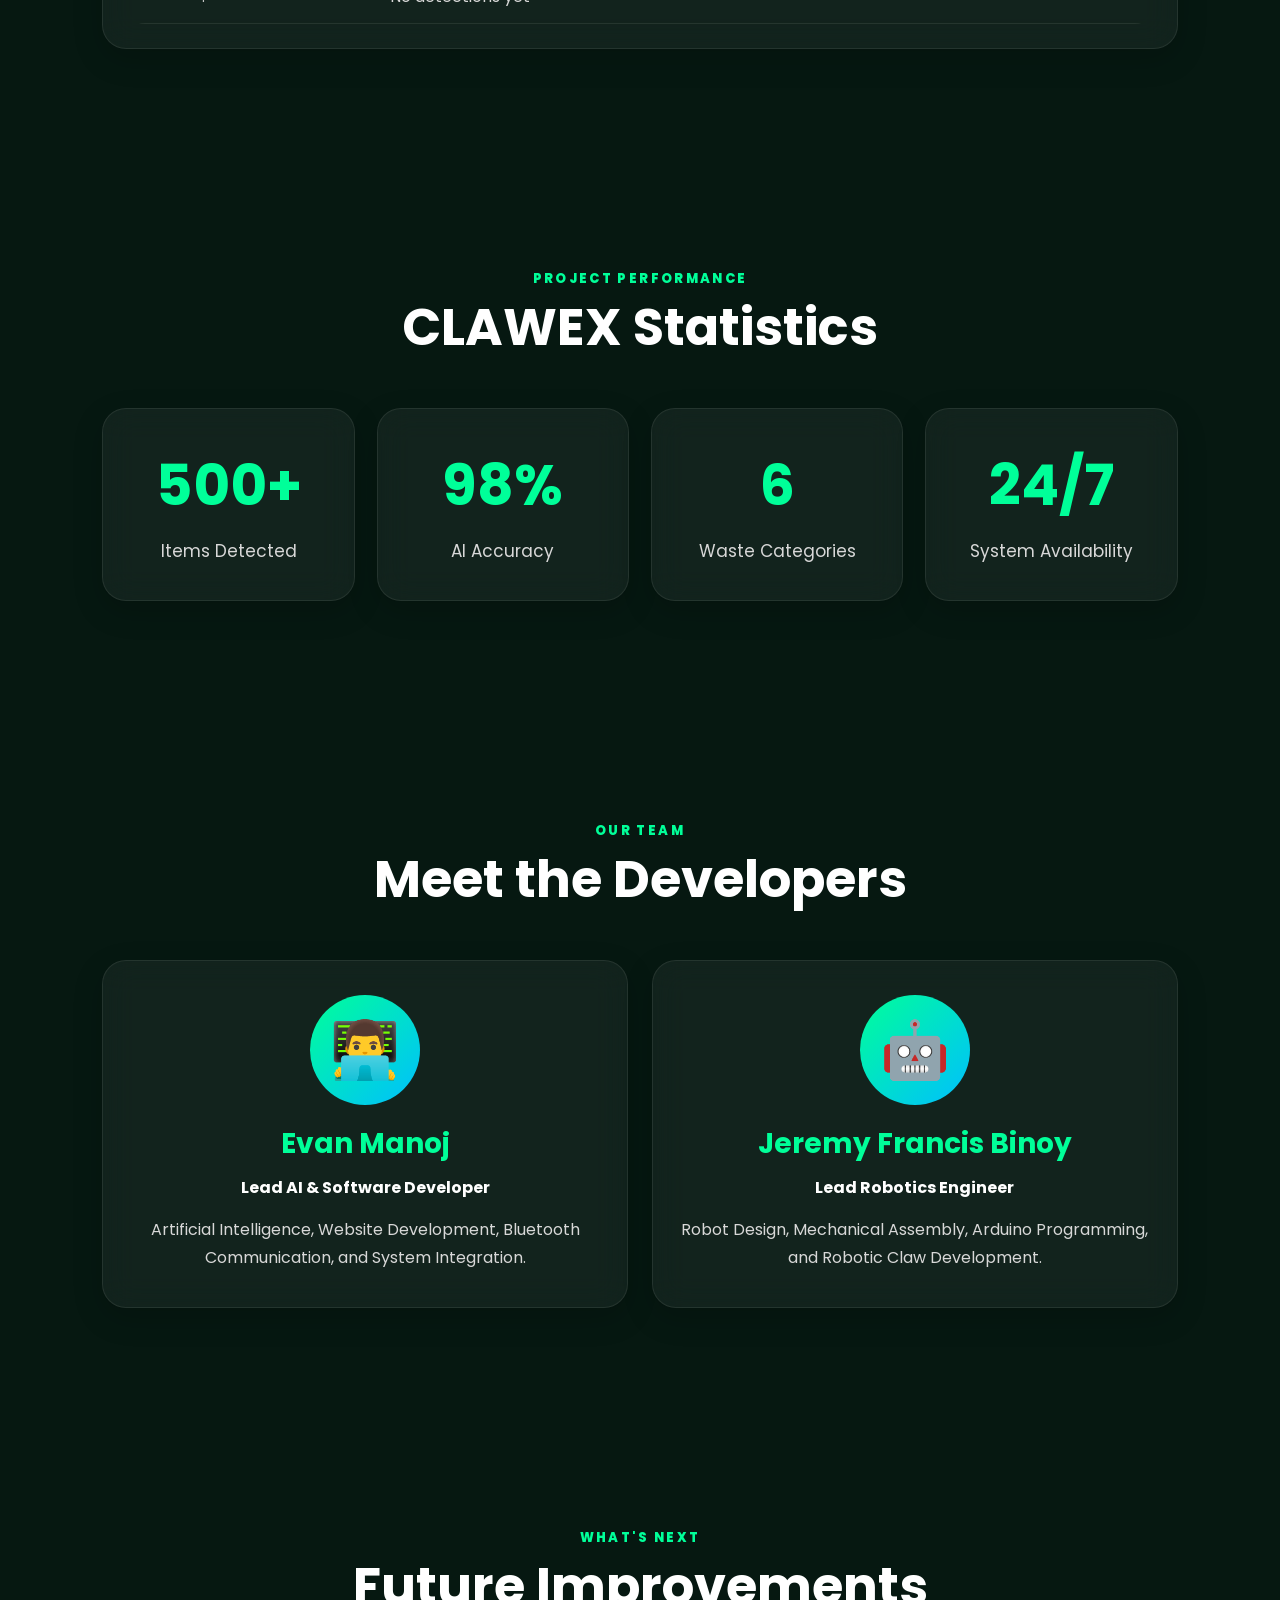
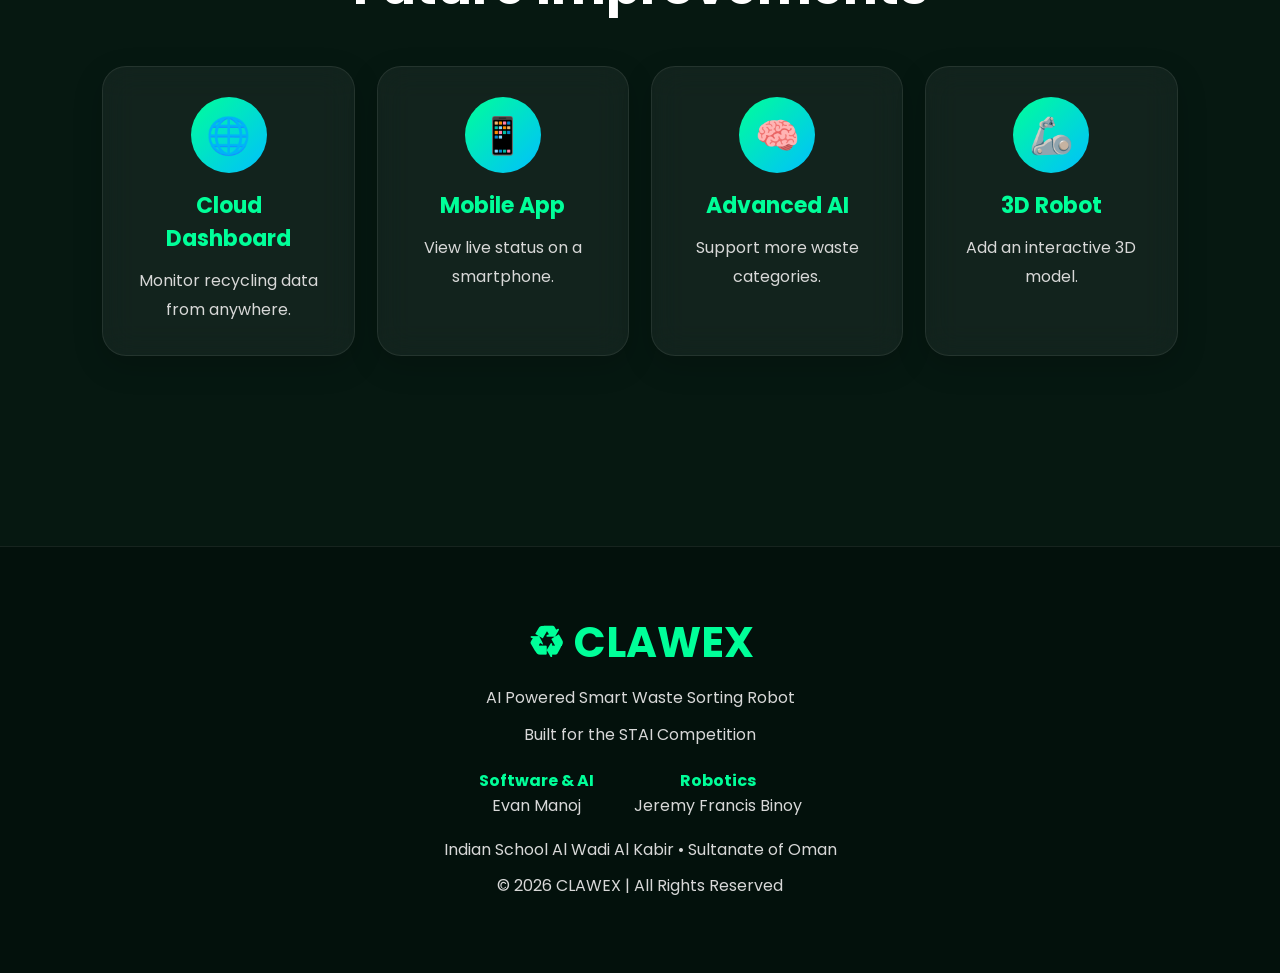
==== commit d4fadd3f: "Add files via upload" ====
--- a/index.html
+++ b/index.html
@@ -1,763 +1,350 @@
 <!DOCTYPE html>
 <html lang="en">
-
 <head>
-
-<meta charset="UTF-8">
-<meta name="viewport" content="width=device-width, initial-scale=1.0">
-
-<title>CLAWEX | AI Smart Waste Sorting Robot</title>
-
-<link rel="preconnect" href="https://fonts.googleapis.com">
-<link rel="preconnect" href="https://fonts.gstatic.com" crossorigin>
-
-<link href="https://fonts.googleapis.com/css2?family=Poppins:wght@300;400;500;600;700;800&display=swap" rel="stylesheet">
-
-<link rel="stylesheet" href="style.css">
-
+  <meta charset="UTF-8" />
+  <meta name="viewport" content="width=device-width, initial-scale=1.0" />
+  <title>CLAWEX | AI Smart Waste Sorting Robot</title>
+  <link rel="preconnect" href="https://fonts.googleapis.com">
+  <link rel="preconnect" href="https://fonts.gstatic.com" crossorigin>
+  <link href="https://fonts.googleapis.com/css2?family=Poppins:wght@300;400;500;600;700;800;900&display=swap" rel="stylesheet">
+  <link rel="stylesheet" href="style.css" />
 </head>
-
-
 <body>
-
-
-<div class="background-blur blur1"></div>
-<div class="background-blur blur2"></div>
-
-
-
-<header>
-
-<nav class="navbar">
-
-<div class="logo">
-♻️ CLAWEX
-</div>
-
-
-<ul class="nav-links">
-
-<li><a href="#home">Home</a></li>
-<li><a href="#about">About</a></li>
-<li><a href="#features">Features</a></li>
-<li><a href="#workflow">Workflow</a></li>
-<li><a href="#dashboard">Dashboard</a></li>
-<li><a href="#team">Team</a></li>
-
-</ul>
-
-</nav>
-
-</header>
-
-
-
-
-
-
-<section class="hero" id="home">
-
-
-<div class="hero-left">
-
-
-<p class="tag">
-AI • ROBOTICS • RECYCLING
-</p>
-
-
-<h1>
-CLAWEX
-</h1>
-
-
-<h2>
-AI-Powered Smart Waste Sorting Robot
-</h2>
-
-
-<p class="hero-description">
-
-An intelligent waste sorting robot that uses Artificial Intelligence to detect waste and a robotic claw to automatically recycle it.
-
-</p>
-
-
-
-<div class="hero-buttons">
-
-
-<button id="startBtn">
-Start Detection
-</button>
-
-
-<button class="secondary">
-Learn More
-</button>
-
-
-</div>
-
-
-</div>
-
-
-
-
-
-<div class="hero-right">
-
-
-<img src="assets/robot.png" id="robotImage" alt="CLAWEX Robot">
-
-
-</div>
-
-
-</section>
-
-
-
-
-
-
-
-<section id="about">
-
-
-<h2>
-About CLAWEX
-</h2>
-
-
-<p>
-
-CLAWEX combines Artificial Intelligence, robotics and automation to create a smart waste sorting system. A camera detects waste, AI classifies the item, and the robot sorts it into the correct recycling bin.
-
-</p>
-
-
-</section>
-
-
-
-
-
-
-
-
-<section id="features">
-
-
-<h2>
-Features
-</h2>
-
-
-<div class="cards">
-
-
-
-<div class="card">
-
-<h3>
-📷 Live Camera
-</h3>
-
-<p>
-Detects waste objects in real time.
-</p>
-
-</div>
-
-
-
-
-<div class="card">
-
-<h3>
-🧠 AI Recognition
-</h3>
-
-<p>
-Identifies waste categories using AI.
-</p>
-
-</div>
-
-
-
-
-<div class="card">
-
-<h3>
-🔵 Bluetooth
-</h3>
-
-<p>
-Connects AI software with Arduino.
-</p>
-
-</div>
-
-
-
-
-<div class="card">
-
-<h3>
-🤖 Robotic Claw
-</h3>
-
-<p>
-Moves waste into the correct recycling bin.
-</p>
-
-</div>
-
-
-
-</div>
-
-
-</section>
-
-
-
-
-
-
-
-
-<section id="workflow">
-
-
-<h2>
-How CLAWEX Works
-</h2>
-
-
-<div class="flow">
-
-
-<div class="step">
-📷
-<h3>Camera</h3>
-</div>
-
-
-<div class="arrow">
-→
-</div>
-
-
-<div class="step">
-🧠
-<h3>AI</h3>
-</div>
-
-
-<div class="arrow">
-→
-</div>
-
-
-<div class="step">
-💻
-<h3>Code</h3>
-</div>
-
-
-<div class="arrow">
-→
-</div>
-
-
-<div class="step">
-🔵
-<h3>Bluetooth</h3>
-</div>
-
-
-<div class="arrow">
-→
-</div>
-
-
-<div class="step">
-🤖
-<h3>Arduino</h3>
-</div>
-
-
-<div class="arrow">
-→
-</div>
-
-
-<div class="step">
-♻️
-<h3>Recycle</h3>
-</div>
-
-
-</div>
-
-
-</section>
-<section id="dashboard">
-
-
-<h2>
-CLAWEX Live Control Dashboard
-</h2>
-
-
-
-
-<div class="mode-selector">
-
-
-<h3>
-Detection Mode
-</h3>
-
-
-<button id="aiMode">
-🧠 AI Only
-</button>
-
-
-
-<button id="robotMode">
-🤖 AI + Robot
-</button>
-
-
-
-<p id="modeStatus">
-Current Mode: AI Only
-</p>
-
-
-</div>
-
-
-
-
-
-
-
-<div class="detection-screen">
-
-
-
-<h2>
-📷 Live Camera Detection
-</h2>
-
-
-
-
-<div class="camera-box">
-
-
-<video id="cameraFeed" autoplay playsinline></video>
-
-
-</div>
-
-
-
-
-
-
-
-<div class="dashboard">
-
-
-
-
-
-<div class="status">
-
-<h3>
-🧠 AI Status
-</h3>
-
-<p id="aiStatus">
-Waiting...
-</p>
-
-</div>
-
-
-
-
-
-<div class="status">
-
-<h3>
-📦 Detected Item
-</h3>
-
-<p id="detectedItem">
-None
-</p>
-
-</div>
-
-
-
-
-
-<div class="status">
-
-<h3>
-♻️ Waste Type
-</h3>
-
-<p id="wasteType">
-None
-</p>
-
-</div>
-
-
-
-
-
-<div class="status">
-
-<h3>
-📊 Confidence
-</h3>
-
-<p id="confidence">
-0%
-</p>
-
-</div>
-
-
-
-
-
-<div class="status">
-
-<h3>
-🔵 Bluetooth
-</h3>
-
-<p id="bluetoothStatus">
-Disconnected
-</p>
-
-</div>
-
-
-
-
-
-<div class="status">
-
-<h3>
-🤖 Robot
-</h3>
-
-<p id="robotStatus">
-Offline
-</p>
-
-</div>
-
-
-
-
-
-<div class="status">
-
-<h3>
-🗑️ Destination Bin
-</h3>
-
-<p id="destinationBin">
-Waiting...
-</p>
-
-</div>
-
-
-
-
-
-<div class="status">
-
-<h3>
-⚙️ Robot Action
-</h3>
-
-<p id="robotAction">
-Idle
-</p>
-
-</div>
-
-
-
-
-</div>
-
-
-
-</div>
-
-
-
-</section>
-
-
-
-
-
-
-
-
-<section id="stats">
-
-
-<h2>
-Project Statistics
-</h2>
-
-
-
-<div class="cards">
-
-
-
-<div class="card">
-
-<h1>
-500+
-</h1>
-
-<p>
-Items Detected
-</p>
-
-</div>
-
-
-
-
-
-<div class="card">
-
-<h1>
-98%
-</h1>
-
-<p>
-AI Accuracy
-</p>
-
-</div>
-
-
-
-
-
-<div class="card">
-
-<h1>
-6
-</h1>
-
-<p>
-Waste Categories
-</p>
-
-</div>
-
-
-
-
-
-<div class="card">
-
-<h1>
-24/7
-</h1>
-
-<p>
-System Ready
-</p>
-
-</div>
-
-
-
-</div>
-
-
-
-</section>
-<section id="team">
-
-
-<h2>
-Meet The Team
-</h2>
-
-
-
-
-<div class="cards">
-
-
-
-<div class="card">
-
-
-<h3>
-👨‍💻 Evan Manoj
-</h3>
-
-
-<p>
-Class 7H
-</p>
-
-
-<p>
-Lead AI & Software Developer
-</p>
-
-
-<p>
-Website Development • AI • Code • Bluetooth Integration
-</p>
-
-
-</div>
-
-
-
-
-
-
-<div class="card">
-
-
-<h3>
-🤖 Jeremy Francis Binoy
-</h3>
-
-
-<p>
-Class 7H
-</p>
-
-
-<p>
-Lead Robotics Engineer
-</p>
-
-
-<p>
-Robot Design • Mechanical System • 3D Modelling
-</p>
-
-
-</div>
-
-
-
-</div>
-
-
-
-</section>
-
-
-
-
-
-
-
-<footer>
-
-
-<h2>
-♻️ CLAWEX
-</h2>
-
-
-<p>
-AI Smart Waste Sorting Robot
-</p>
-
-
-<br>
-
-
-<p>
-Built for STAI Competition
-</p>
-
-
-<br>
-
-
-<p>
-Developed by:
-</p>
-
-
-<p>
-Evan Manoj
-</p>
-
-
-<p>
-Jeremy Francis Binoy
-</p>
-
-
-<br>
-
-
-<p>
-Indian School Al Wadi Al Kabir
-</p>
-
-
-<p>
-Sultanate of Oman
-</p>
-
-
-<br>
-
-
-<p>
-© 2026 CLAWEX
-</p>
-
-
-
-</footer>
-
-
-
-
-
-
-<script src="script.js"></script>
-
-
+  <div class="bg-grid"></div>
+  <div class="blur blur-1"></div>
+  <div class="blur blur-2"></div>
+
+  <header class="topbar">
+    <nav class="nav">
+      <div class="logo">♻ CLAWEX</div>
+      <ul class="nav-links">
+        <li><a href="#home">Home</a></li>
+        <li><a href="#about">About</a></li>
+        <li><a href="#features">Features</a></li>
+        <li><a href="#workflow">Workflow</a></li>
+        <li><a href="#dashboard">Dashboard</a></li>
+        <li><a href="#stats">Stats</a></li>
+        <li><a href="#team">Team</a></li>
+      </ul>
+    </nav>
+  </header>
+
+  <main>
+    <section class="hero" id="home">
+      <div class="hero-copy">
+        <div class="pill">AI • ROBOTICS • RECYCLING</div>
+        <h1>CLAWEX</h1>
+        <h2>AI Powered Smart Waste Sorting Robot</h2>
+        <p class="hero-text">
+          CLAWEX uses Artificial Intelligence, computer vision, Bluetooth communication, and robotics to detect waste and sort it into the correct bin.
+        </p>
+
+        <div class="hero-buttons">
+          <button id="startBtn">Start Detection</button>
+          <button class="secondary" id="learnBtn">Learn More</button>
+        </div>
+
+        <div class="hero-stats">
+          <div class="mini-stat"><strong>98%</strong><span>Accuracy</span></div>
+          <div class="mini-stat"><strong>6</strong><span>Categories</span></div>
+          <div class="mini-stat"><strong>24/7</strong><span>Ready</span></div>
+        </div>
+      </div>
+
+      <div class="hero-visual">
+        <div class="orb"></div>
+        <img src="assets/robot.png" alt="Clawex robot" id="robotImage">
+        <div class="floating-card card-a">🧠 AI Vision</div>
+        <div class="floating-card card-b">🤖 Robot Ready</div>
+        <div class="floating-card card-c">♻ Recycling</div>
+      </div>
+    </section>
+
+    <section id="about" class="section">
+      <div class="section-head">
+        <p>ABOUT</p>
+        <h2>What is CLAWEX?</h2>
+      </div>
+
+      <div class="about-grid">
+        <div class="glass box">
+          <h3>Smart recycling, made visual.</h3>
+          <p>
+            CLAWEX is an AI-powered smart waste sorting robot designed to improve recycling efficiency. A camera captures the waste, AI identifies the object, and the system can display the result or control a robotic claw that places the waste into the correct bin.
+          </p>
+          <p>
+            It combines machine learning, automation, and robotics into one project that is practical, modern, and competition-ready.
+          </p>
+        </div>
+
+        <div class="glass box">
+          <h3>System Components</h3>
+          <ul class="list">
+            <li>📷 Live Camera</li>
+            <li>🧠 AI Model</li>
+            <li>💻 Python Logic</li>
+            <li>🔵 Bluetooth Module</li>
+            <li>⚙ Arduino Uno</li>
+            <li>🤖 Servo Robot Arm</li>
+            <li>♻ Sorting Bins</li>
+          </ul>
+        </div>
+      </div>
+    </section>
+
+    <section id="features" class="section">
+      <div class="section-head">
+        <p>FEATURES</p>
+        <h2>Why CLAWEX?</h2>
+      </div>
+
+      <div class="card-grid">
+        <article class="glass feature">
+          <div class="icon">📷</div>
+          <h3>Live Camera Vision</h3>
+          <p>Captures images continuously for AI analysis.</p>
+        </article>
+
+        <article class="glass feature">
+          <div class="icon">🧠</div>
+          <h3>AI Object Detection</h3>
+          <p>Recognizes recyclable materials with high accuracy.</p>
+        </article>
+
+        <article class="glass feature">
+          <div class="icon">⚡</div>
+          <h3>Fast Processing</h3>
+          <p>Delivers instant predictions in real time.</p>
+        </article>
+
+        <article class="glass feature">
+          <div class="icon">🔵</div>
+          <h3>Bluetooth Communication</h3>
+          <p>Wireless communication with Arduino.</p>
+        </article>
+
+        <article class="glass feature">
+          <div class="icon">🤖</div>
+          <h3>Robot Control</h3>
+          <p>Automatically sorts detected waste.</p>
+        </article>
+
+        <article class="glass feature">
+          <div class="icon">♻️</div>
+          <h3>Smart Recycling</h3>
+          <p>Encourages sustainable waste management.</p>
+        </article>
+      </div>
+    </section>
+
+    <section id="workflow" class="section">
+      <div class="section-head">
+        <p>WORKFLOW</p>
+        <h2>How CLAWEX Works</h2>
+      </div>
+
+      <div class="workflow">
+        <div class="step glass">
+          <div class="step-num">1</div>
+          <h3>Camera</h3>
+          <p>Captures an image of the waste.</p>
+        </div>
+        <div class="line"></div>
+        <div class="step glass">
+          <div class="step-num">2</div>
+          <h3>AI Model</h3>
+          <p>Identifies the waste using machine learning.</p>
+        </div>
+        <div class="line"></div>
+        <div class="step glass">
+          <div class="step-num">3</div>
+          <h3>Python</h3>
+          <p>Processes the prediction result.</p>
+        </div>
+        <div class="line"></div>
+        <div class="step glass">
+          <div class="step-num">4</div>
+          <h3>Bluetooth</h3>
+          <p>Sends commands wirelessly.</p>
+        </div>
+        <div class="line"></div>
+        <div class="step glass">
+          <div class="step-num">5</div>
+          <h3>Arduino</h3>
+          <p>Controls the robotic arm.</p>
+        </div>
+        <div class="line"></div>
+        <div class="step glass">
+          <div class="step-num">6</div>
+          <h3>Recycle</h3>
+          <p>Places waste into the correct bin.</p>
+        </div>
+      </div>
+    </section>
+
+    <section id="dashboard" class="section">
+      <div class="section-head">
+        <p>MISSION CONTROL</p>
+        <h2>CLAWEX AI Control Center</h2>
+      </div>
+
+      <div class="dash-top">
+        <div class="glass top-stat"><span>Camera</span><strong id="cameraState">Online</strong></div>
+        <div class="glass top-stat"><span>AI Model</span><strong id="modelState">Ready</strong></div>
+        <div class="glass top-stat"><span>Arduino</span><strong id="arduinoState">Disconnected</strong></div>
+        <div class="glass top-stat"><span>Robot Arm</span><strong id="robotState">Standby</strong></div>
+      </div>
+
+      <div class="mode-bar glass">
+        <div>
+          <h3>Detection Mode</h3>
+          <p id="modeStatus">Current Mode: AI Only</p>
+        </div>
+        <div class="mode-buttons">
+          <button id="aiMode">AI Only</button>
+          <button id="robotMode">AI + Robot</button>
+        </div>
+      </div>
+
+      <div class="dashboard-grid">
+        <div class="glass camera-panel">
+          <div class="panel-head">
+            <h3>📷 Live Camera Feed</h3>
+            <span class="live-dot"></span>
+          </div>
+          <div class="camera-frame">
+            <div class="scan-line"></div>
+            <video id="cameraFeed" autoplay playsinline muted></video>
+          </div>
+          <p class="camera-note">Waiting for camera...</p>
+        </div>
+
+        <div class="glass analysis-panel">
+          <div class="status-grid">
+            <div class="status-card"><h4>AI Status</h4><p id="aiStatus">Waiting...</p></div>
+            <div class="status-card"><h4>Detected Item</h4><p id="detectedItem">None</p></div>
+            <div class="status-card"><h4>Waste Type</h4><p id="wasteType">Unknown</p></div>
+            <div class="status-card"><h4>Destination</h4><p id="destinationBin">Waiting...</p></div>
+          </div>
+
+          <div class="conf-box glass">
+            <h3>AI Confidence</h3>
+            <div class="bar-wrap">
+              <div id="confidenceBar" class="bar-fill"></div>
+            </div>
+            <p id="confidence">0%</p>
+          </div>
+
+          <div class="status-grid compact">
+            <div class="status-card"><h4>Bluetooth</h4><p id="bluetoothStatus">Disconnected</p></div>
+            <div class="status-card"><h4>Robot</h4><p id="robotStatus">Offline</p></div>
+            <div class="status-card"><h4>Current Action</h4><p id="robotAction">Idle</p></div>
+            <div class="status-card"><h4>Live Clock</h4><p id="liveClock">--:--:--</p></div>
+          </div>
+        </div>
+      </div>
+
+      <div class="glass history-panel">
+        <h3>📋 Detection History</h3>
+        <table class="history-table">
+          <thead>
+            <tr>
+              <th>Time</th>
+              <th>Item</th>
+              <th>Category</th>
+              <th>Confidence</th>
+            </tr>
+          </thead>
+          <tbody id="historyBody">
+            <tr>
+              <td>--:--</td>
+              <td>No detections yet</td>
+              <td>-</td>
+              <td>-</td>
+            </tr>
+          </tbody>
+        </table>
+      </div>
+    </section>
+
+    <section id="stats" class="section">
+      <div class="section-head">
+        <p>PROJECT PERFORMANCE</p>
+        <h2>CLAWEX Statistics</h2>
+      </div>
+
+      <div class="card-grid four">
+        <div class="glass stat">
+          <h1>500+</h1>
+          <p>Items Detected</p>
+        </div>
+        <div class="glass stat">
+          <h1>98%</h1>
+          <p>AI Accuracy</p>
+        </div>
+        <div class="glass stat">
+          <h1>6</h1>
+          <p>Waste Categories</p>
+        </div>
+        <div class="glass stat">
+          <h1>24/7</h1>
+          <p>System Availability</p>
+        </div>
+      </div>
+    </section>
+
+    <section id="team" class="section">
+      <div class="section-head">
+        <p>OUR TEAM</p>
+        <h2>Meet the Developers</h2>
+      </div>
+
+      <div class="team-grid">
+        <div class="glass team-card">
+          <div class="avatar">👨‍💻</div>
+          <h3>Evan Manoj</h3>
+          <h4>Lead AI & Software Developer</h4>
+          <p>Artificial Intelligence, Website Development, Bluetooth Communication, and System Integration.</p>
+        </div>
+
+        <div class="glass team-card">
+          <div class="avatar">🤖</div>
+          <h3>Jeremy Francis Binoy</h3>
+          <h4>Lead Robotics Engineer</h4>
+          <p>Robot Design, Mechanical Assembly, Arduino Programming, and Robotic Claw Development.</p>
+        </div>
+      </div>
+    </section>
+
+    <section id="future" class="section">
+      <div class="section-head">
+        <p>WHAT'S NEXT</p>
+        <h2>Future Improvements</h2>
+      </div>
+
+      <div class="card-grid">
+        <div class="glass feature"><div class="icon">🌐</div><h3>Cloud Dashboard</h3><p>Monitor recycling data from anywhere.</p></div>
+        <div class="glass feature"><div class="icon">📱</div><h3>Mobile App</h3><p>View live status on a smartphone.</p></div>
+        <div class="glass feature"><div class="icon">🧠</div><h3>Advanced AI</h3><p>Support more waste categories.</p></div>
+        <div class="glass feature"><div class="icon">🦾</div><h3>3D Robot</h3><p>Add an interactive 3D model.</p></div>
+      </div>
+    </section>
+  </main>
+
+  <footer class="footer">
+    <div class="footer-inner">
+      <h2>♻ CLAWEX</h2>
+      <p>AI Powered Smart Waste Sorting Robot</p>
+      <p>Built for the STAI Competition</p>
+      <div class="footer-team">
+        <div><strong>Software & AI</strong><span>Evan Manoj</span></div>
+        <div><strong>Robotics</strong><span>Jeremy Francis Binoy</span></div>
+      </div>
+      <p>Indian School Al Wadi Al Kabir • Sultanate of Oman</p>
+      <p>© 2026 CLAWEX | All Rights Reserved</p>
+    </div>
+  </footer>
+
+  <script src="script.js"></script>
 </body>
-
 </html>
--- a/style.css
+++ b/style.css
@@ -1,633 +1,738 @@
 *{
-    margin:0;
-    padding:0;
-    box-sizing:border-box;
-    font-family:"Poppins",sans-serif;
-}
-
-
-html{
-    scroll-behavior:smooth;
-}
-
-
+  margin:0;
+  padding:0;
+  box-sizing:border-box;
+  font-family:"Poppins",sans-serif;
+}
+html{scroll-behavior:smooth}
 body{
-    background:#06140d;
-    color:white;
-    overflow-x:hidden;
-}
-
-
-
-/* BACKGROUND BLUR */
-
-.background-blur{
-
-    position:fixed;
-    width:350px;
-    height:350px;
-    border-radius:50%;
-    filter:blur(120px);
-    opacity:0.35;
-    z-index:-1;
-
-}
-
-
-.blur1{
-
-    background:#00ff99;
-    top:100px;
-    left:-100px;
-
-}
-
-
-.blur2{
-
-    background:#00ccff;
-    bottom:100px;
-    right:-100px;
-
-}
-
-
-
-
-/* NAVBAR */
-
-.navbar{
-
-    position:fixed;
-    top:0;
+  background:#061811;
+  color:#fff;
+  overflow-x:hidden;
+  min-height:100vh;
+}
+.bg-grid{
+  position:fixed;
+  inset:0;
+  background-image:
+    linear-gradient(rgba(255,255,255,.03) 1px,transparent 1px),
+    linear-gradient(90deg,rgba(255,255,255,.03) 1px,transparent 1px);
+  background-size:46px 46px;
+  z-index:-5;
+  pointer-events:none;
+}
+.blur{
+  position:fixed;
+  width:380px;
+  height:380px;
+  border-radius:50%;
+  filter:blur(120px);
+  opacity:.22;
+  z-index:-4;
+  pointer-events:none;
+}
+.blur-1{background:#00ff99; top:-120px; left:-120px}
+.blur-2{background:#00c8ff; right:-120px; bottom:-120px}
+
+.topbar{
+  position:fixed;
+  top:0;
+  width:100%;
+  z-index:1000;
+  background:rgba(8,20,15,.85);
+  backdrop-filter:blur(18px);
+  border-bottom:1px solid rgba(255,255,255,.08);
+}
+.nav{
+  width:100%;
+  padding:18px 8%;
+  display:flex;
+  justify-content:space-between;
+  align-items:center;
+  gap:24px;
+}
+.logo{
+  font-size:32px;
+  font-weight:900;
+  letter-spacing:1px;
+  color:#00ff99;
+}
+.nav-links{
+  list-style:none;
+  display:flex;
+  gap:28px;
+  flex-wrap:wrap;
+  justify-content:center;
+}
+.nav-links a{
+  color:#fff;
+  text-decoration:none;
+  font-weight:500;
+  transition:.25s;
+}
+.nav-links a:hover{color:#00ff99}
+
+.hero{
+  min-height:100vh;
+  display:grid;
+  grid-template-columns:1.05fr .95fr;
+  align-items:center;
+  gap:48px;
+  padding:130px 8% 80px;
+  position:relative;
+}
+.hero-copy h1{
+  font-size:clamp(64px,8vw,106px);
+  font-weight:900;
+  line-height:1;
+  background:linear-gradient(90deg,#00ff99,#00d9ff);
+  -webkit-background-clip:text;
+  -webkit-text-fill-color:transparent;
+}
+.hero-copy h2{
+  margin-top:16px;
+  font-size:clamp(26px,3.2vw,38px);
+  color:#fff;
+  line-height:1.15;
+}
+.pill{
+  display:inline-block;
+  padding:10px 18px;
+  border-radius:999px;
+  background:rgba(0,255,153,.14);
+  border:1px solid rgba(0,255,153,.35);
+  color:#8efdd1;
+  font-weight:700;
+  letter-spacing:.08em;
+  margin-bottom:22px;
+}
+.hero-text{
+  margin-top:22px;
+  max-width:680px;
+  color:#d6d6d6;
+  line-height:1.9;
+  font-size:18px;
+}
+.hero-buttons{
+  margin-top:34px;
+  display:flex;
+  gap:14px;
+  flex-wrap:wrap;
+}
+button{
+  padding:14px 30px;
+  border:none;
+  border-radius:999px;
+  cursor:pointer;
+  font-size:16px;
+  font-weight:700;
+  transition:.25s;
+}
+#startBtn{
+  background:#00ff99;
+  color:#051912;
+}
+.secondary{
+  background:transparent;
+  border:2px solid #00ff99;
+  color:#fff;
+}
+button:hover{
+  transform:translateY(-4px);
+  box-shadow:0 0 22px rgba(0,255,153,.28);
+}
+.hero-stats{
+  display:flex;
+  gap:18px;
+  flex-wrap:wrap;
+  margin-top:34px;
+}
+.mini-stat{
+  min-width:132px;
+  padding:18px 20px;
+  border-radius:18px;
+  background:rgba(255,255,255,.05);
+  border:1px solid rgba(255,255,255,.08);
+  backdrop-filter:blur(14px);
+}
+.mini-stat strong{
+  display:block;
+  font-size:30px;
+  color:#00ff99;
+}
+.mini-stat span{
+  color:#d6d6d6;
+  font-size:14px;
+}
+
+.hero-visual{
+  position:relative;
+  min-height:560px;
+  display:flex;
+  align-items:center;
+  justify-content:center;
+}
+.orb{
+  position:absolute;
+  width:460px;
+  height:460px;
+  border-radius:50%;
+  background:radial-gradient(circle,rgba(0,255,153,.35),transparent 70%);
+  filter:blur(24px);
+}
+#robotImage{
+  width:min(430px,100%);
+  position:relative;
+  z-index:2;
+  animation:float 5s ease-in-out infinite;
+}
+@keyframes float{
+  0%,100%{transform:translateY(0)}
+  50%{transform:translateY(-16px)}
+}
+.floating-card{
+  position:absolute;
+  z-index:3;
+  padding:14px 18px;
+  border-radius:16px;
+  background:rgba(255,255,255,.08);
+  backdrop-filter:blur(12px);
+  border:1px solid rgba(255,255,255,.08);
+  font-weight:700;
+  color:#fff;
+  animation:cardfloat 4s ease-in-out infinite;
+}
+.card-a{top:75px; left:18px}
+.card-b{top:210px; right:0}
+.card-c{bottom:72px; left:38px}
+@keyframes cardfloat{
+  0%,100%{transform:translateY(0)}
+  50%{transform:translateY(-10px)}
+}
+
+.section{
+  padding:110px 8%;
+}
+.section-head{
+  text-align:center;
+  margin-bottom:52px;
+}
+.section-head p{
+  color:#00ff99;
+  letter-spacing:.18em;
+  font-size:13px;
+  font-weight:800;
+  margin-bottom:10px;
+}
+.section-head h2{
+  font-size:clamp(34px,4vw,52px);
+  line-height:1.1;
+}
+.glass{
+  background:rgba(255,255,255,.05);
+  border:1px solid rgba(255,255,255,.08);
+  border-radius:24px;
+  backdrop-filter:blur(16px);
+  box-shadow:0 10px 30px rgba(0,0,0,.18);
+}
+
+.about-grid{
+  display:grid;
+  grid-template-columns:1.2fr .8fr;
+  gap:28px;
+}
+.box{
+  padding:34px;
+}
+.box h3{
+  color:#00ff99;
+  font-size:28px;
+  margin-bottom:16px;
+}
+.box p{
+  color:#d6d6d6;
+  line-height:1.9;
+  margin-bottom:14px;
+  font-size:17px;
+}
+.list{
+  list-style:none;
+  display:grid;
+  gap:12px;
+  color:#eee;
+  margin-top:10px;
+  font-size:16px;
+}
+
+.card-grid{
+  display:grid;
+  grid-template-columns:repeat(auto-fit,minmax(250px,1fr));
+  gap:22px;
+}
+.feature{
+  padding:30px;
+  text-align:center;
+  transition:.25s;
+}
+.feature:hover,
+.stat:hover,
+.team-card:hover,
+.top-stat:hover,
+.status-card:hover,
+.step:hover{
+  transform:translateY(-8px);
+  border-color:#00ff99;
+  box-shadow:0 0 25px rgba(0,255,153,.16);
+}
+.icon{
+  width:76px;
+  height:76px;
+  border-radius:50%;
+  margin:0 auto 16px;
+  display:grid;
+  place-items:center;
+  font-size:36px;
+  background:linear-gradient(135deg,#00ff99,#00bfff);
+}
+.feature h3{
+  color:#00ff99;
+  margin-bottom:12px;
+  font-size:22px;
+}
+.feature p,
+.stat p,
+.team-card p,
+.footer p{
+  color:#d8d8d8;
+  line-height:1.8;
+}
+
+.workflow{
+  display:flex;
+  justify-content:center;
+  align-items:center;
+  gap:18px;
+  flex-wrap:wrap;
+}
+.step{
+  width:170px;
+  padding:24px 18px;
+  text-align:center;
+}
+.step-num{
+  width:62px;
+  height:62px;
+  margin:0 auto 16px;
+  border-radius:50%;
+  display:grid;
+  place-items:center;
+  font-size:24px;
+  font-weight:900;
+  color:#051912;
+  background:linear-gradient(135deg,#00ff99,#00bfff);
+}
+.step h3{
+  color:#00ff99;
+  margin-bottom:10px;
+}
+.step p{
+  color:#cfd6d3;
+  line-height:1.6;
+  font-size:15px;
+}
+.line{
+  width:58px;
+  height:4px;
+  border-radius:999px;
+  background:#00ff99;
+  opacity:.55;
+}
+
+.dash-top{
+  display:grid;
+  grid-template-columns:repeat(4,1fr);
+  gap:16px;
+  margin-bottom:18px;
+}
+.top-stat{
+  padding:18px 18px 16px;
+}
+.top-stat span{
+  display:block;
+  color:#cfd6d3;
+  font-size:14px;
+}
+.top-stat strong{
+  display:block;
+  margin-top:6px;
+  color:#00ff99;
+  font-size:20px;
+}
+
+.mode-bar{
+  display:flex;
+  justify-content:space-between;
+  align-items:center;
+  gap:18px;
+  padding:22px 24px;
+  margin-bottom:22px;
+}
+.mode-bar h3{
+  font-size:22px;
+  color:#00ff99;
+  margin-bottom:6px;
+}
+.mode-bar p{
+  color:#d6d6d6;
+}
+.mode-buttons{
+  display:flex;
+  gap:12px;
+  flex-wrap:wrap;
+}
+
+.dashboard-grid{
+  display:grid;
+  grid-template-columns:1.2fr .95fr;
+  gap:22px;
+  align-items:start;
+}
+.camera-panel,
+.analysis-panel,
+.history-panel{
+  padding:24px;
+}
+.panel-head{
+  display:flex;
+  justify-content:space-between;
+  align-items:center;
+  gap:12px;
+  margin-bottom:18px;
+}
+.panel-head h3{
+  color:#00ff99;
+  font-size:24px;
+}
+.live-dot{
+  width:14px;
+  height:14px;
+  border-radius:50%;
+  background:#00ff99;
+  box-shadow:0 0 18px #00ff99;
+  animation:blink 1s infinite;
+}
+@keyframes blink{
+  0%,100%{opacity:1; transform:scale(1)}
+  50%{opacity:.35; transform:scale(.82)}
+}
+.camera-frame{
+  position:relative;
+  overflow:hidden;
+  border-radius:22px;
+  border:2px solid #00ff99;
+  background:#000;
+}
+#cameraFeed{
+  width:100%;
+  height:470px;
+  object-fit:cover;
+  display:block;
+  background:#000;
+}
+.scan-line{
+  position:absolute;
+  left:0;
+  top:0;
+  width:100%;
+  height:4px;
+  background:#00ff99;
+  box-shadow:0 0 18px #00ff99;
+  z-index:3;
+  animation:scan 3.2s linear infinite;
+}
+@keyframes scan{
+  0%{top:0}
+  100%{top:100%}
+}
+.camera-note{
+  color:#c9d4cf;
+  margin-top:14px;
+  text-align:center;
+}
+
+.status-grid{
+  display:grid;
+  grid-template-columns:repeat(2,1fr);
+  gap:14px;
+}
+.compact{
+  margin-top:14px;
+}
+.status-card{
+  padding:18px 16px;
+  text-align:center;
+}
+.status-card h4{
+  color:#00ff99;
+  margin-bottom:10px;
+  font-size:16px;
+}
+.status-card p{
+  font-size:20px;
+  font-weight:700;
+  color:#fff;
+}
+
+.conf-box{
+  padding:22px;
+  margin:14px 0;
+  text-align:center;
+}
+.conf-box h3{
+  color:#00ff99;
+  margin-bottom:16px;
+}
+.bar-wrap{
+  width:100%;
+  height:16px;
+  border-radius:999px;
+  background:#17332a;
+  overflow:hidden;
+}
+.bar-fill{
+  width:0%;
+  height:100%;
+  border-radius:999px;
+  background:linear-gradient(90deg,#00ff99,#00d9ff);
+  transition:width .8s ease;
+}
+#confidence{
+  margin-top:12px;
+  font-size:36px;
+  font-weight:900;
+  color:#00ff99;
+}
+
+.history-panel{
+  margin-top:22px;
+}
+.history-panel h3{
+  color:#00ff99;
+  margin-bottom:16px;
+}
+.history-table{
+  width:100%;
+  border-collapse:collapse;
+  overflow:hidden;
+  border-radius:18px;
+}
+.history-table th{
+  background:#00ff99;
+  color:#051912;
+  padding:14px;
+  text-align:center;
+}
+.history-table td{
+  padding:14px;
+  text-align:center;
+  border-bottom:1px solid rgba(255,255,255,.08);
+  color:#d8d8d8;
+}
+.history-table tr:hover{
+  background:rgba(255,255,255,.04);
+}
+
+.stat{
+  text-align:center;
+  padding:34px 24px;
+}
+.stat h1{
+  font-size:56px;
+  color:#00ff99;
+  margin-bottom:8px;
+}
+.stat p{
+  font-size:17px;
+}
+
+.team-grid{
+  display:grid;
+  grid-template-columns:repeat(auto-fit,minmax(280px,1fr));
+  gap:24px;
+}
+.team-card{
+  padding:34px 28px;
+  text-align:center;
+}
+.avatar{
+  width:110px;
+  height:110px;
+  margin:0 auto 18px;
+  border-radius:50%;
+  display:grid;
+  place-items:center;
+  font-size:56px;
+  background:linear-gradient(135deg,#00ff99,#00bfff);
+}
+.team-card h3{
+  color:#00ff99;
+  font-size:28px;
+}
+.team-card h4{
+  margin:10px 0 16px;
+  color:#fff;
+}
+.team-card p{
+  font-size:16px;
+}
+
+.footer{
+  margin-top:80px;
+  padding:64px 8%;
+  background:#03110c;
+  border-top:1px solid rgba(255,255,255,.08);
+}
+.footer-inner{
+  text-align:center;
+}
+.footer-inner h2{
+  color:#00ff99;
+  font-size:42px;
+  margin-bottom:10px;
+}
+.footer-inner > p{
+  margin:8px 0;
+}
+.footer-team{
+  display:flex;
+  justify-content:center;
+  gap:40px;
+  flex-wrap:wrap;
+  margin:18px 0;
+}
+.footer-team strong{
+  color:#00ff99;
+  display:block;
+}
+.footer-team span{
+  color:#d8d8d8;
+}
+
+.liveClock{
+  position:fixed;
+  right:18px;
+  bottom:18px;
+  z-index:9999;
+  background:rgba(0,255,153,.12);
+  border:1px solid rgba(0,255,153,.32);
+  backdrop-filter:blur(16px);
+  color:#00ff99;
+  border-radius:18px;
+  padding:12px 16px;
+  font-weight:800;
+  box-shadow:0 0 20px rgba(0,255,153,.18);
+  text-align:center;
+}
+
+.card, .feature, .workflow .step, .top-stat, .status-card, .team-card, .stat{
+  opacity:0;
+  transform:translateY(26px);
+  transition:opacity .7s ease, transform .7s ease;
+}
+.show{
+  opacity:1 !important;
+  transform:translateY(0) !important;
+}
+
+.active-mode{
+  background:#00ff99 !important;
+  color:#051912 !important;
+}
+.glow{
+  box-shadow:0 0 26px rgba(0,255,153,.35);
+}
+
+::-webkit-scrollbar{width:10px}
+::-webkit-scrollbar-track{background:#071812}
+::-webkit-scrollbar-thumb{background:#00ff99;border-radius:20px}
+
+@media (max-width: 1100px){
+  .hero,
+  .about-grid,
+  .dashboard-grid{
+    grid-template-columns:1fr;
+  }
+  .hero{
+    text-align:center;
+    padding-top:140px;
+  }
+  .hero-buttons,
+  .hero-stats{
+    justify-content:center;
+  }
+  .hero-visual{
+    min-height:480px;
+  }
+  .dash-top{
+    grid-template-columns:repeat(2,1fr);
+  }
+}
+
+@media (max-width: 820px){
+  .nav{
+    flex-direction:column;
+  }
+  .nav-links{
+    gap:16px;
+  }
+  .workflow{
+    flex-direction:column;
+  }
+  .line{
+    width:4px;
+    height:34px;
+  }
+  .status-grid,
+  .dash-top{
+    grid-template-columns:1fr;
+  }
+  #cameraFeed{
+    height:300px;
+  }
+  .floating-card{
+    display:none;
+  }
+  .mode-bar{
+    flex-direction:column;
+    align-items:flex-start;
+  }
+}
+
+@media (max-width: 600px){
+  .section{
+    padding:90px 6%;
+  }
+  .hero{
+    padding-left:6%;
+    padding-right:6%;
+  }
+  .hero-copy h2{
+    font-size:24px;
+  }
+  .hero-text{
+    font-size:16px;
+  }
+  button{
     width:100%;
-
-    display:flex;
-    justify-content:space-between;
-    align-items:center;
-
-    padding:20px 8%;
-
-    background:rgba(0,0,0,0.6);
-
-    backdrop-filter:blur(15px);
-
-    z-index:1000;
-
-}
-
-
-.logo{
-
-    color:#00ff99;
-    font-size:30px;
-    font-weight:800;
-
-}
-
-
-.nav-links{
-
-    display:flex;
-    list-style:none;
-    gap:30px;
-
-}
-
-
-.nav-links a{
-
-    color:white;
-    text-decoration:none;
-    transition:.3s;
-
-}
-
-
-.nav-links a:hover{
-
-    color:#00ff99;
-
-}
-
-
-
-
-
-/* HERO */
-
-
-.hero{
-
-    min-height:100vh;
-
-    display:flex;
-    justify-content:space-between;
-    align-items:center;
-
-    padding:120px 8% 50px;
-
-    background:
-    linear-gradient(135deg,#032b19,#075b3a);
-
-}
-
-
-
-.hero h1{
-
-    font-size:90px;
-    font-weight:800;
-
-}
-
-
-
-.hero h2{
-
-    font-size:32px;
-    margin:15px 0;
-
-}
-
-
-
-.tag{
-
-    color:#00ff99;
-    font-weight:600;
-
-}
-
-
-
-.hero-description{
-
-    max-width:600px;
-    line-height:1.8;
-
-}
-
-
-
-.hero-right img{
-
-    width:430px;
-
-    animation:floating 4s infinite ease-in-out;
-
-}
-
-
-
-@keyframes floating{
-
-    50%{
-
-        transform:translateY(-20px);
-
-    }
-
-}
-
-
-
-
-
-/* BUTTONS */
-
-
-button{
-
-    margin-top:25px;
-
-    padding:15px 35px;
-
-    border:none;
-
-    border-radius:30px;
-
-    background:#00ff99;
-
-    color:#00331d;
-
-    font-size:16px;
-
-    font-weight:700;
-
-    cursor:pointer;
-
-    transition:.3s;
-
-}
-
-
-
-button:hover{
-
-    transform:translateY(-5px);
-
-    box-shadow:0 10px 25px #00ff99;
-
-}
-
-
-
-.secondary{
-
-    background:transparent;
-
-    color:white;
-
-    border:2px solid #00ff99;
-
-    margin-left:15px;
-
-}
-
-
-
-
-
-/* SECTIONS */
-
-
-section{
-
-    padding:100px 8%;
-
-}
-
-
-
-section h2{
-
-    text-align:center;
-
-    color:#00ff99;
-
-    font-size:45px;
-
-    margin-bottom:50px;
-
-}
-
-
-
-
-
-/* CARDS */
-
-
-.cards{
-
-    display:grid;
-
-    grid-template-columns:repeat(auto-fit,minmax(240px,1fr));
-
-    gap:30px;
-
-}
-
-
-
-.card{
-
-    background:rgba(255,255,255,0.08);
-
-    padding:30px;
-
-    border-radius:25px;
-
-    border:1px solid rgba(0,255,153,0.3);
-
-    transition:.3s;
-
-}
-
-
-
-.card:hover{
-
-    transform:translateY(-10px);
-
-}
-
-
-
-.card h3{
-
-    color:#00ff99;
-
-}
-
-
-
-
-
-
-
-/* WORKFLOW */
-
-
-.flow{
-
-    display:flex;
-
-    justify-content:center;
-
-    align-items:center;
-
-    flex-wrap:wrap;
-
-    gap:20px;
-
-}
-
-
-
-.step{
-
-    width:150px;
-    height:150px;
-
-    background:#10291d;
-
-    border:2px solid #00ff99;
-
-    border-radius:25px;
-
-    display:flex;
-
-    justify-content:center;
-
-    align-items:center;
-
-    flex-direction:column;
-
-    font-size:40px;
-
-}
-
-
-
-.step h3{
-
-    font-size:18px;
-
-}
-
-
-
-.arrow{
-
-    font-size:40px;
-    color:#00ff99;
-
-}
-
-
-
-
-
-
-/* DASHBOARD */
-
-
-.mode-selector{
-
-    text-align:center;
-
-    margin-bottom:40px;
-
-}
-
-
-
-.mode-selector h3{
-
-    color:#00ff99;
-
-    font-size:25px;
-
-}
-
-
-
-#modeStatus{
-
-    margin-top:20px;
-
-}
-
-
-
-
-
-
-/* CAMERA SCREEN */
-
-
-.detection-screen{
-
-    background:rgba(255,255,255,0.05);
-
-    border:1px solid #00ff99;
-
-    border-radius:30px;
-
-    padding:40px;
-
-}
-
-
-
-.camera-box{
-
-    display:flex;
-
-    justify-content:center;
-
-    margin:40px 0;
-
-}
-
-
-
-#cameraFeed{
-
-    width:600px;
-
-    height:350px;
-
-    background:black;
-
-    border:3px solid #00ff99;
-
-    border-radius:25px;
-
-    object-fit:cover;
-
-}
-
-
-
-
-
-
-
-/* STATUS BOXES */
-
-
-.dashboard{
-
-    display:grid;
-
-    grid-template-columns:repeat(auto-fit,minmax(220px,1fr));
-
-    gap:25px;
-
-}
-
-
-
-.status{
-
-    background:#10291d;
-
-    padding:30px;
-
-    border-radius:20px;
-
-    border:1px solid #00ff99;
-
-    text-align:center;
-
-}
-
-
-
-.status h3{
-
-    color:#00ff99;
-
-}
-
-
-
-.status p{
-
-    margin-top:15px;
-
-    font-size:20px;
-
-}
-
-
-
-
-
-
-/* FOOTER */
-
-
-footer{
-
-    background:#020805;
-
-    padding:40px;
-
-    text-align:center;
-
-}
-
-
-
-footer h2{
-
-    color:#00ff99;
-
-}
-
-
-
-
-
-
-
-/* MOBILE */
-
-
-@media(max-width:900px){
-
-
-.navbar{
-
-    flex-direction:column;
-
-}
-
-
-
-.nav-links{
-
-    flex-wrap:wrap;
-
-    justify-content:center;
-
-}
-
-
-
-.hero{
-
-    flex-direction:column;
-
-    text-align:center;
-
-}
-
-
-
-.hero h1{
-
-    font-size:60px;
-
-}
-
-
-
-.hero-right img{
-
-    width:300px;
-
-}
-
-
-
-#cameraFeed{
-
+  }
+  .secondary{
+    margin-left:0;
+  }
+  .mini-stat{
     width:100%;
-
-    height:250px;
-
-}
-
-
-
-.flow{
-
-    flex-direction:column;
-
-}
-
-
-
-.arrow{
-
-    transform:rotate(90deg);
-
-}
-
-
+  }
+  .history-table{
+    display:block;
+    overflow-x:auto;
+  }
 }
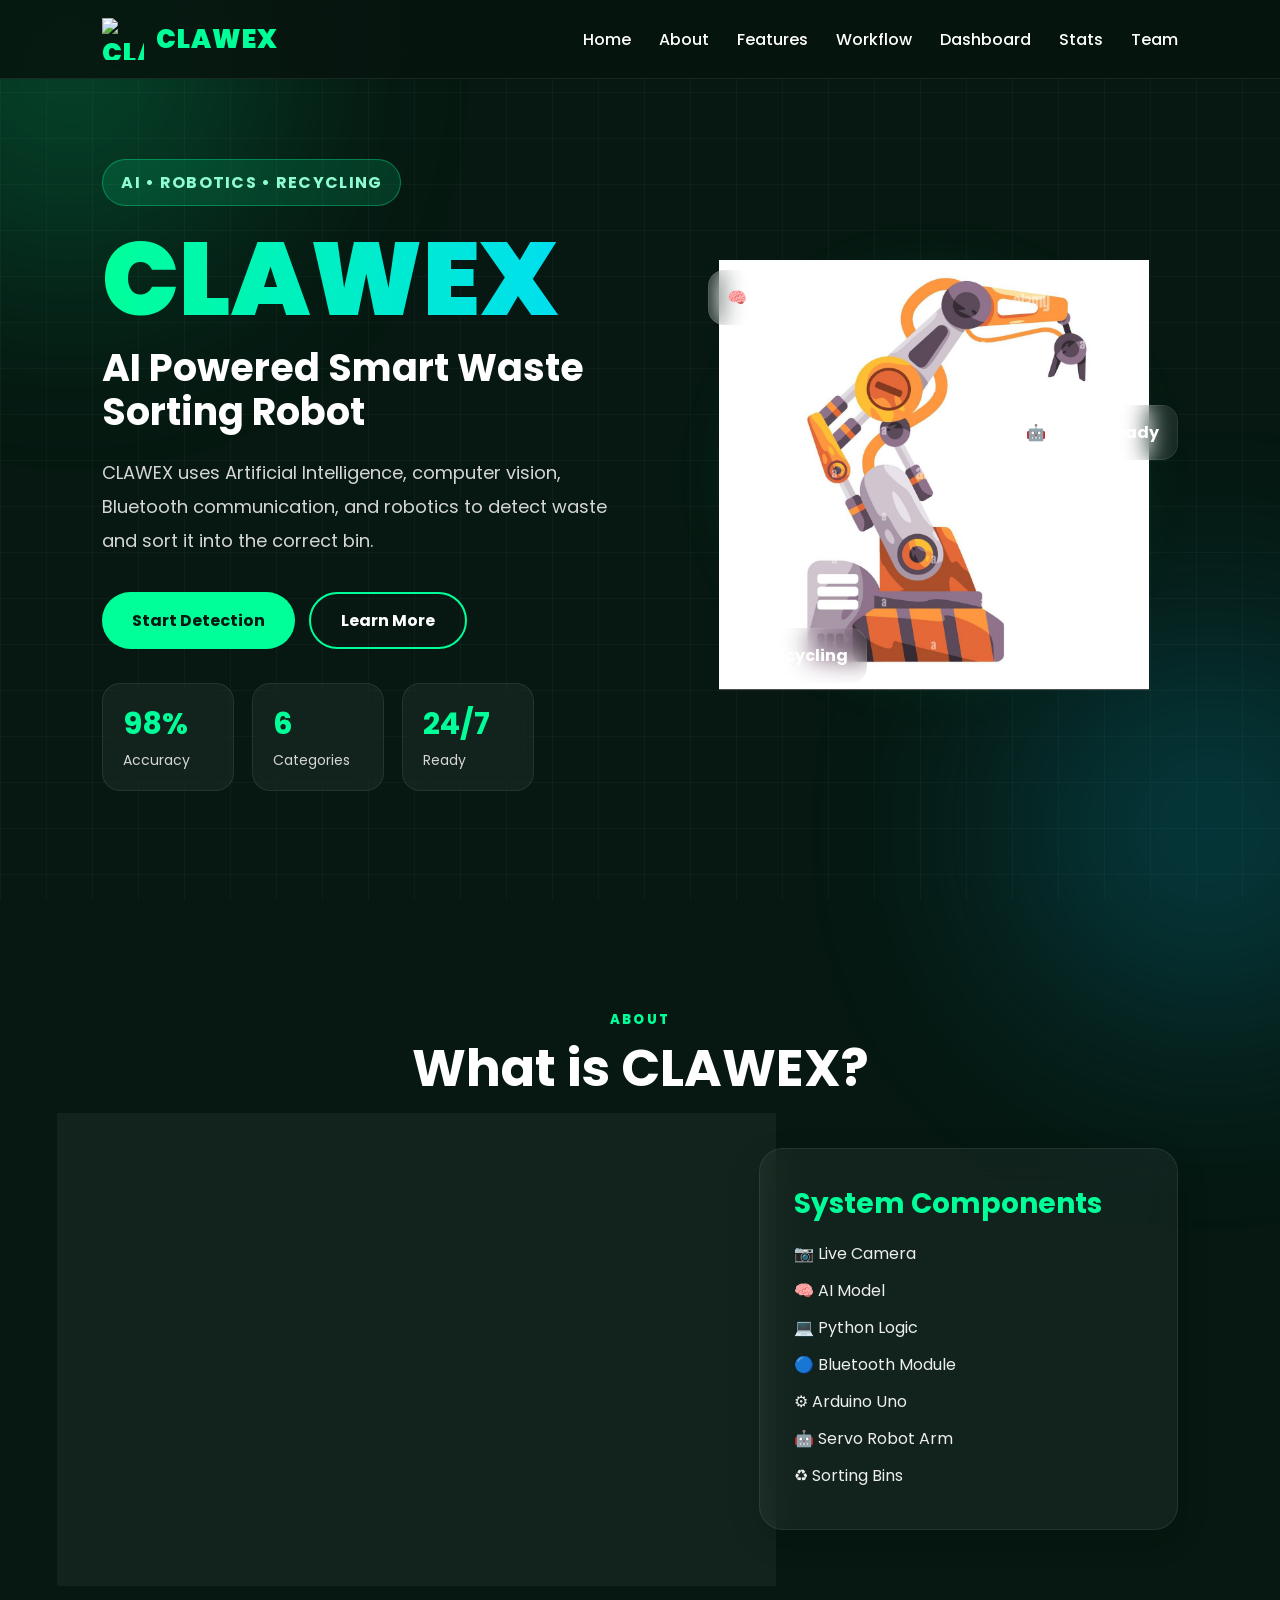
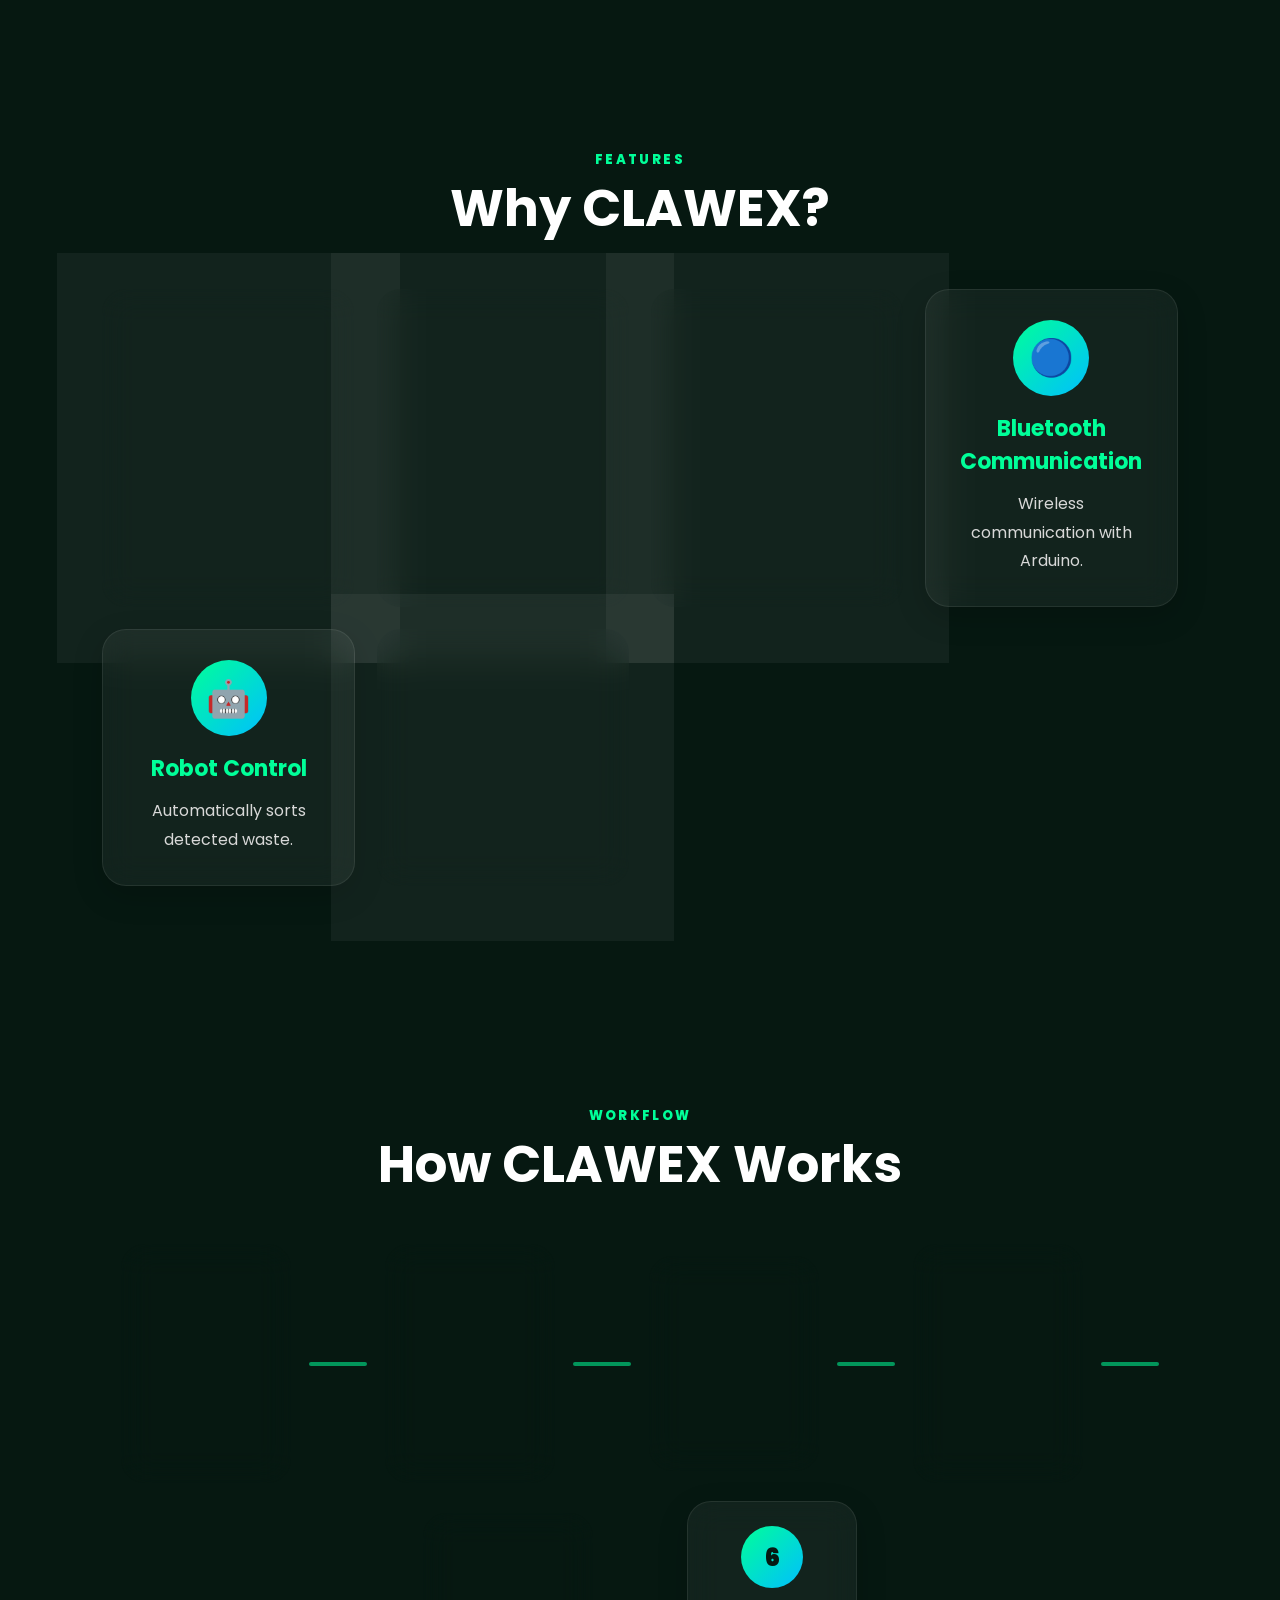
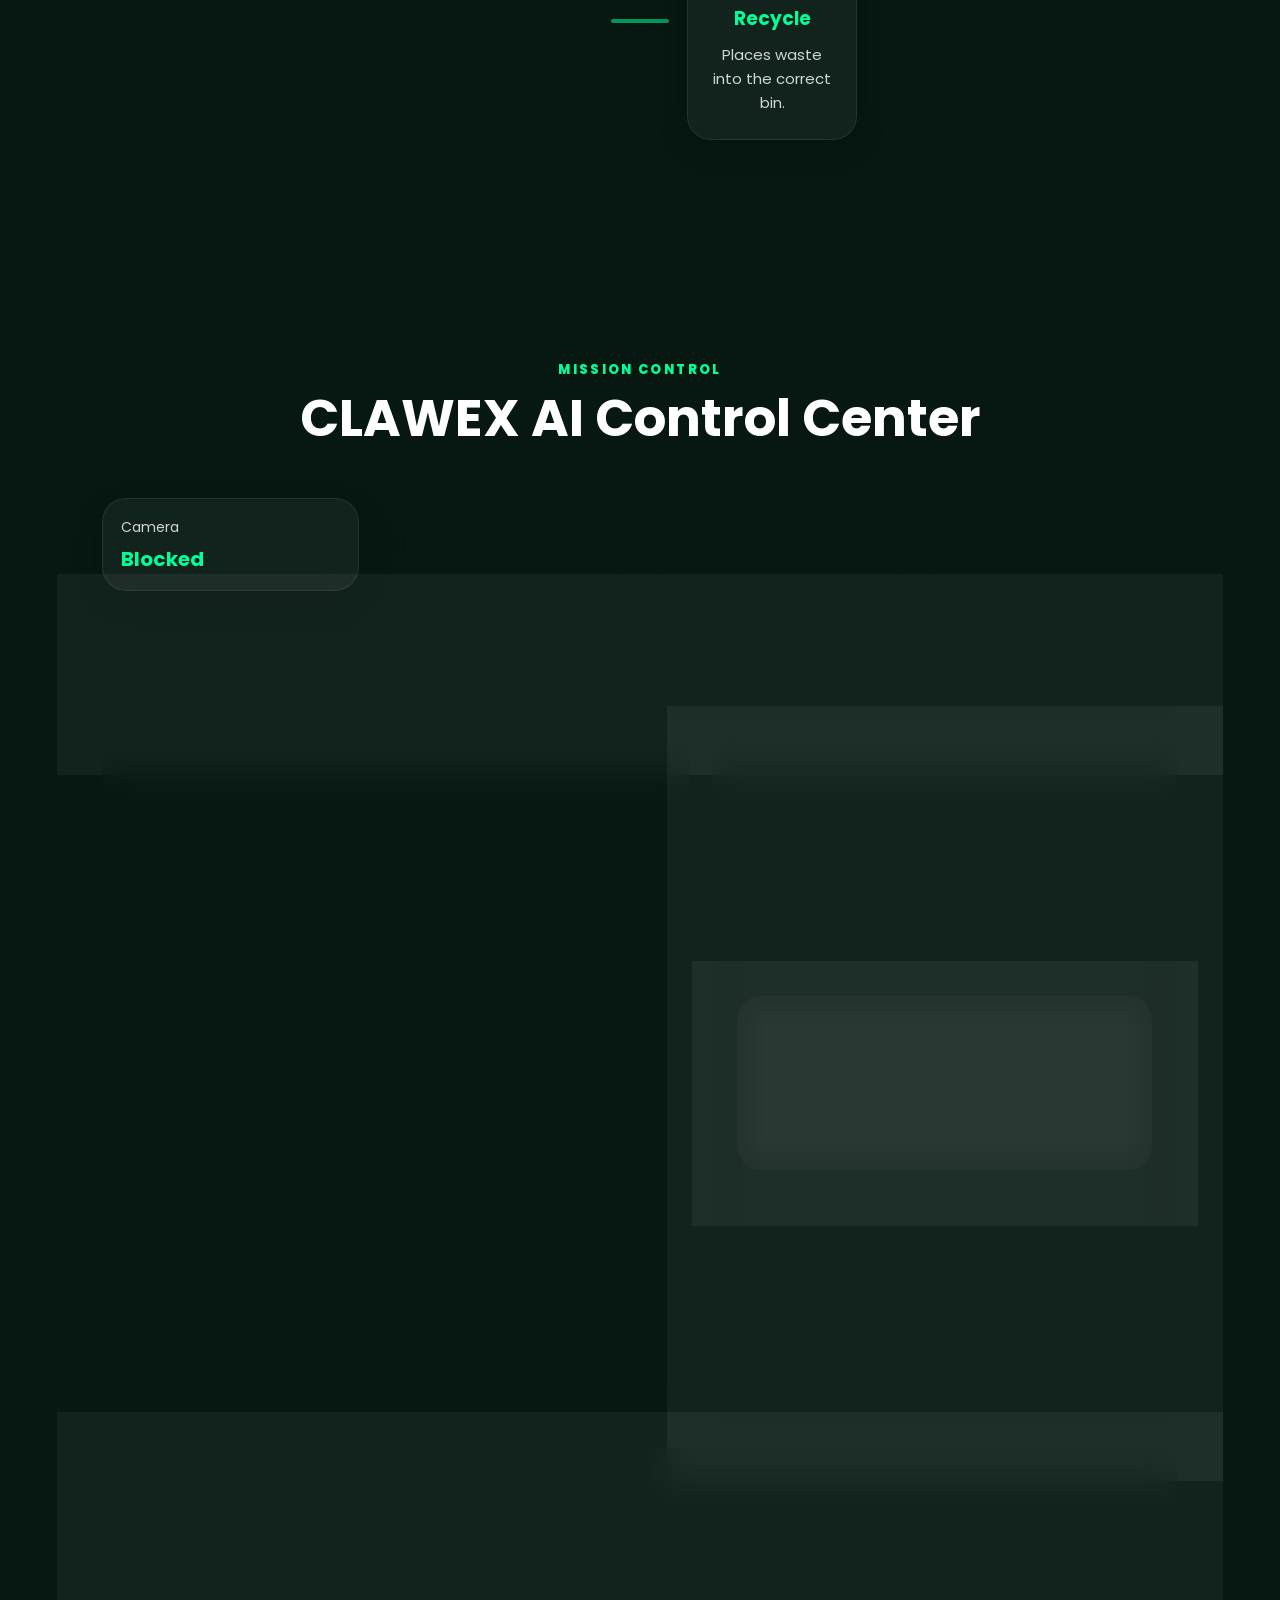
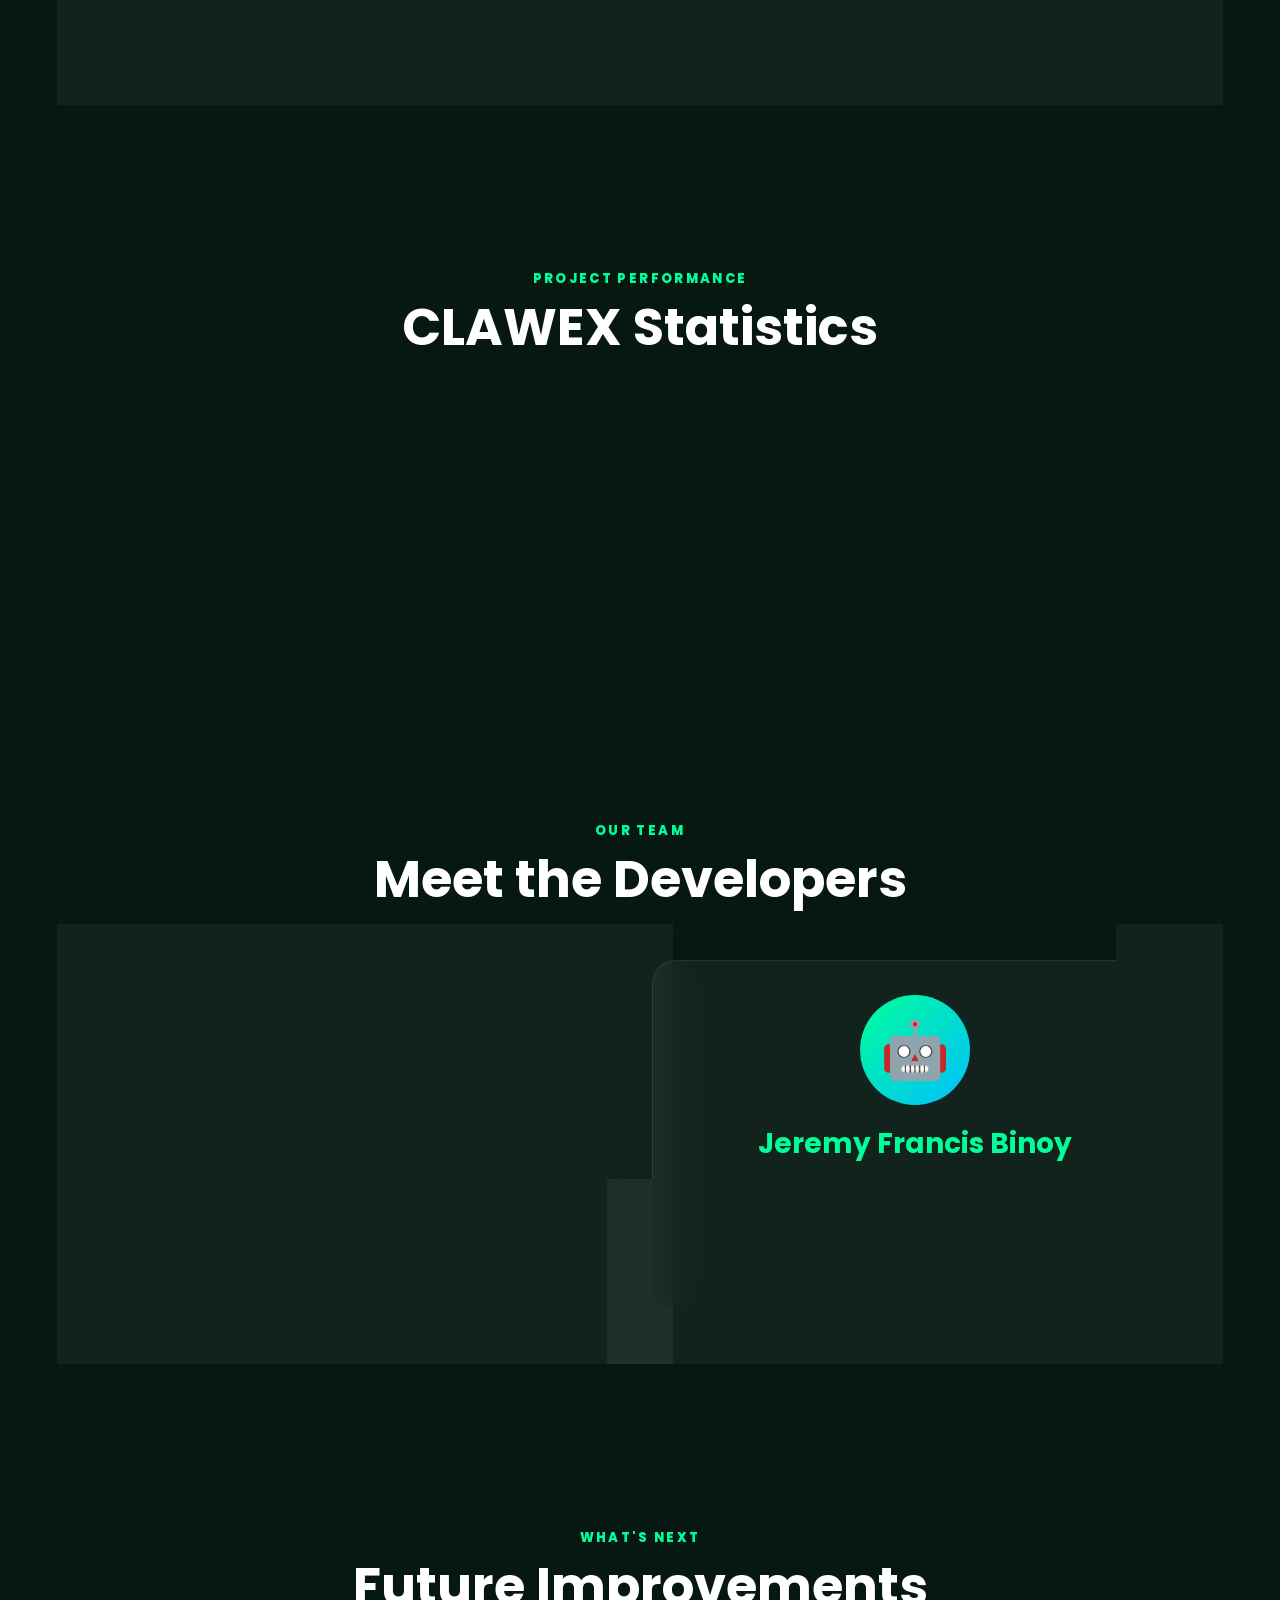
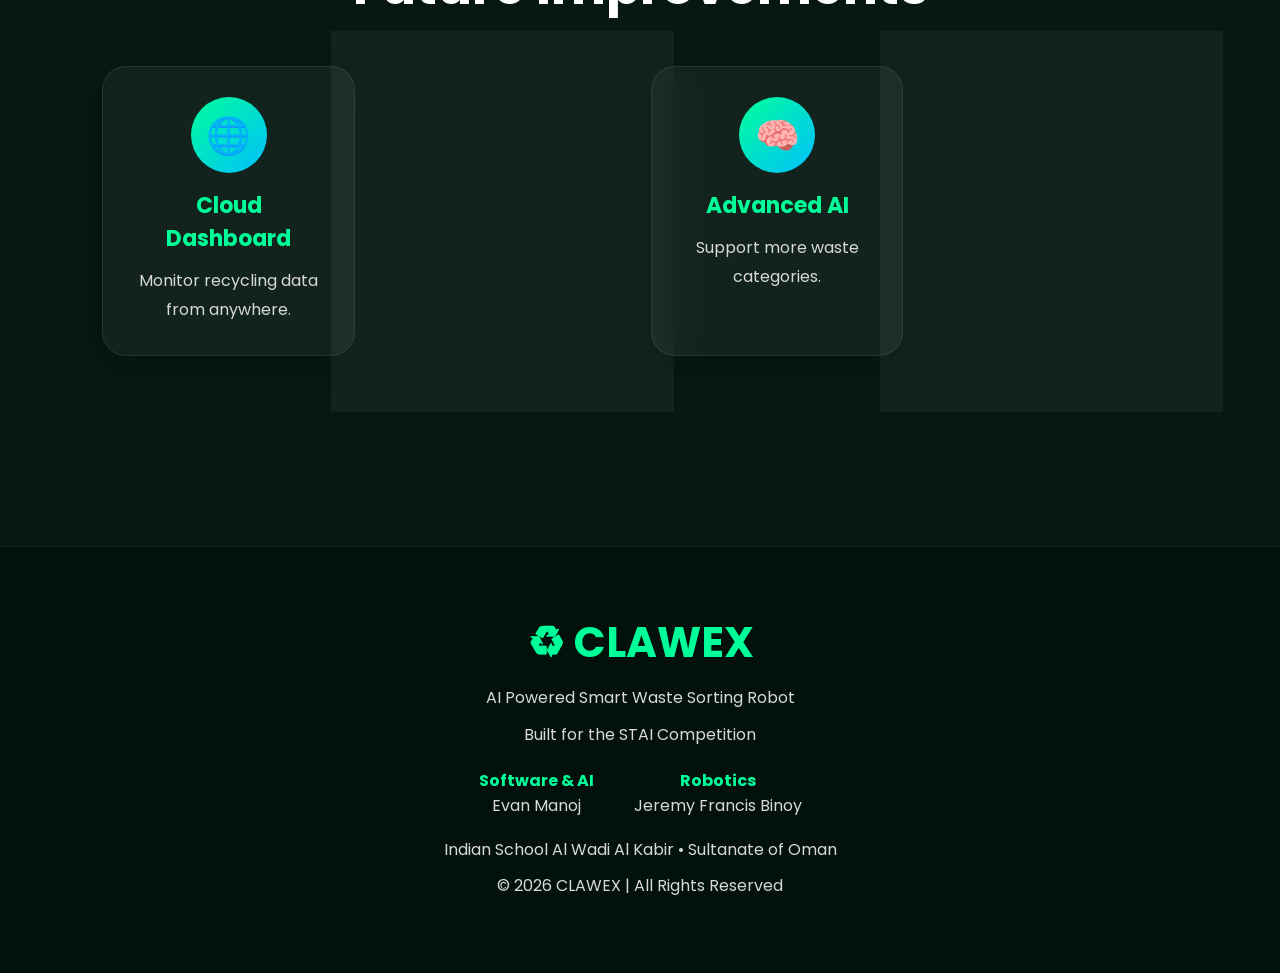
==== commit fb0af69a: "Add files via upload" ====
--- a/index.html
+++ b/index.html
@@ -16,7 +16,10 @@
 
   <header class="topbar">
     <nav class="nav">
-      <div class="logo">♻ CLAWEX</div>
+      <div class="logo">
+        <img src="assets/logo.png" alt="CLAWEX logo" class="logo-img">
+        <span>CLAWEX</span>
+      </div>
       <ul class="nav-links">
         <li><a href="#home">Home</a></li>
         <li><a href="#about">About</a></li>
@@ -189,7 +192,7 @@
       </div>
 
       <div class="dash-top">
-        <div class="glass top-stat"><span>Camera</span><strong id="cameraState">Online</strong></div>
+        <div class="glass top-stat"><span>Camera</span><strong id="cameraState">Starting...</strong></div>
         <div class="glass top-stat"><span>AI Model</span><strong id="modelState">Ready</strong></div>
         <div class="glass top-stat"><span>Arduino</span><strong id="arduinoState">Disconnected</strong></div>
         <div class="glass top-stat"><span>Robot Arm</span><strong id="robotState">Standby</strong></div>
@@ -216,15 +219,15 @@
             <div class="scan-line"></div>
             <video id="cameraFeed" autoplay playsinline muted></video>
           </div>
-          <p class="camera-note">Waiting for camera...</p>
+          <p class="camera-note" id="cameraNote">Camera will start automatically.</p>
         </div>
 
         <div class="glass analysis-panel">
           <div class="status-grid">
-            <div class="status-card"><h4>AI Status</h4><p id="aiStatus">Waiting...</p></div>
-            <div class="status-card"><h4>Detected Item</h4><p id="detectedItem">None</p></div>
-            <div class="status-card"><h4>Waste Type</h4><p id="wasteType">Unknown</p></div>
-            <div class="status-card"><h4>Destination</h4><p id="destinationBin">Waiting...</p></div>
+            <div class="status-card"><h4>🧠 AI Status</h4><p id="aiStatus">Waiting...</p></div>
+            <div class="status-card"><h4>📦 Detected Item</h4><p id="detectedItem">None</p></div>
+            <div class="status-card"><h4>♻ Waste Type</h4><p id="wasteType">Unknown</p></div>
+            <div class="status-card"><h4>🗑 Destination</h4><p id="destinationBin">Waiting...</p></div>
           </div>
 
           <div class="conf-box glass">
--- a/style.css
+++ b/style.css
@@ -52,10 +52,19 @@
   gap:24px;
 }
 .logo{
-  font-size:32px;
+  display:flex;
+  align-items:center;
+  gap:12px;
+  font-size:26px;
   font-weight:900;
   letter-spacing:1px;
   color:#00ff99;
+}
+.logo-img{
+  width:42px;
+  height:42px;
+  object-fit:contain;
+  display:block;
 }
 .nav-links{
   list-style:none;
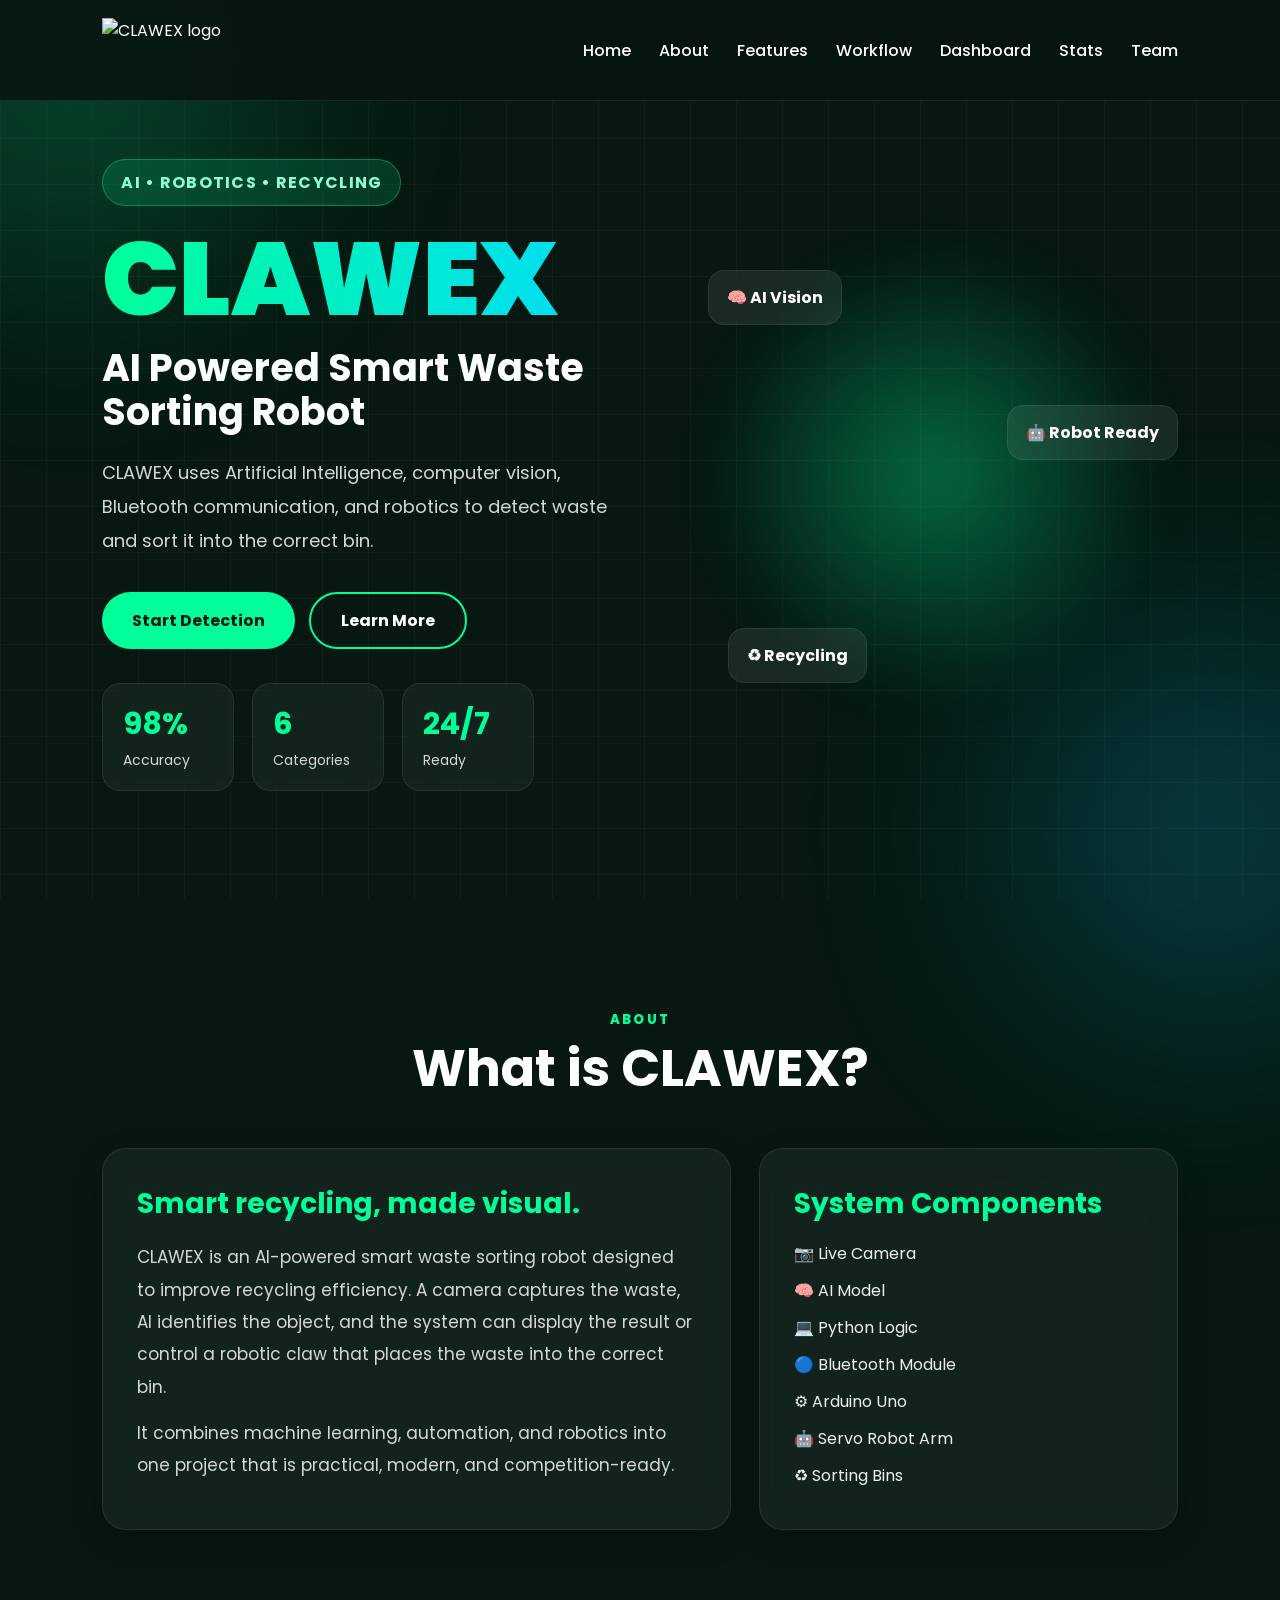
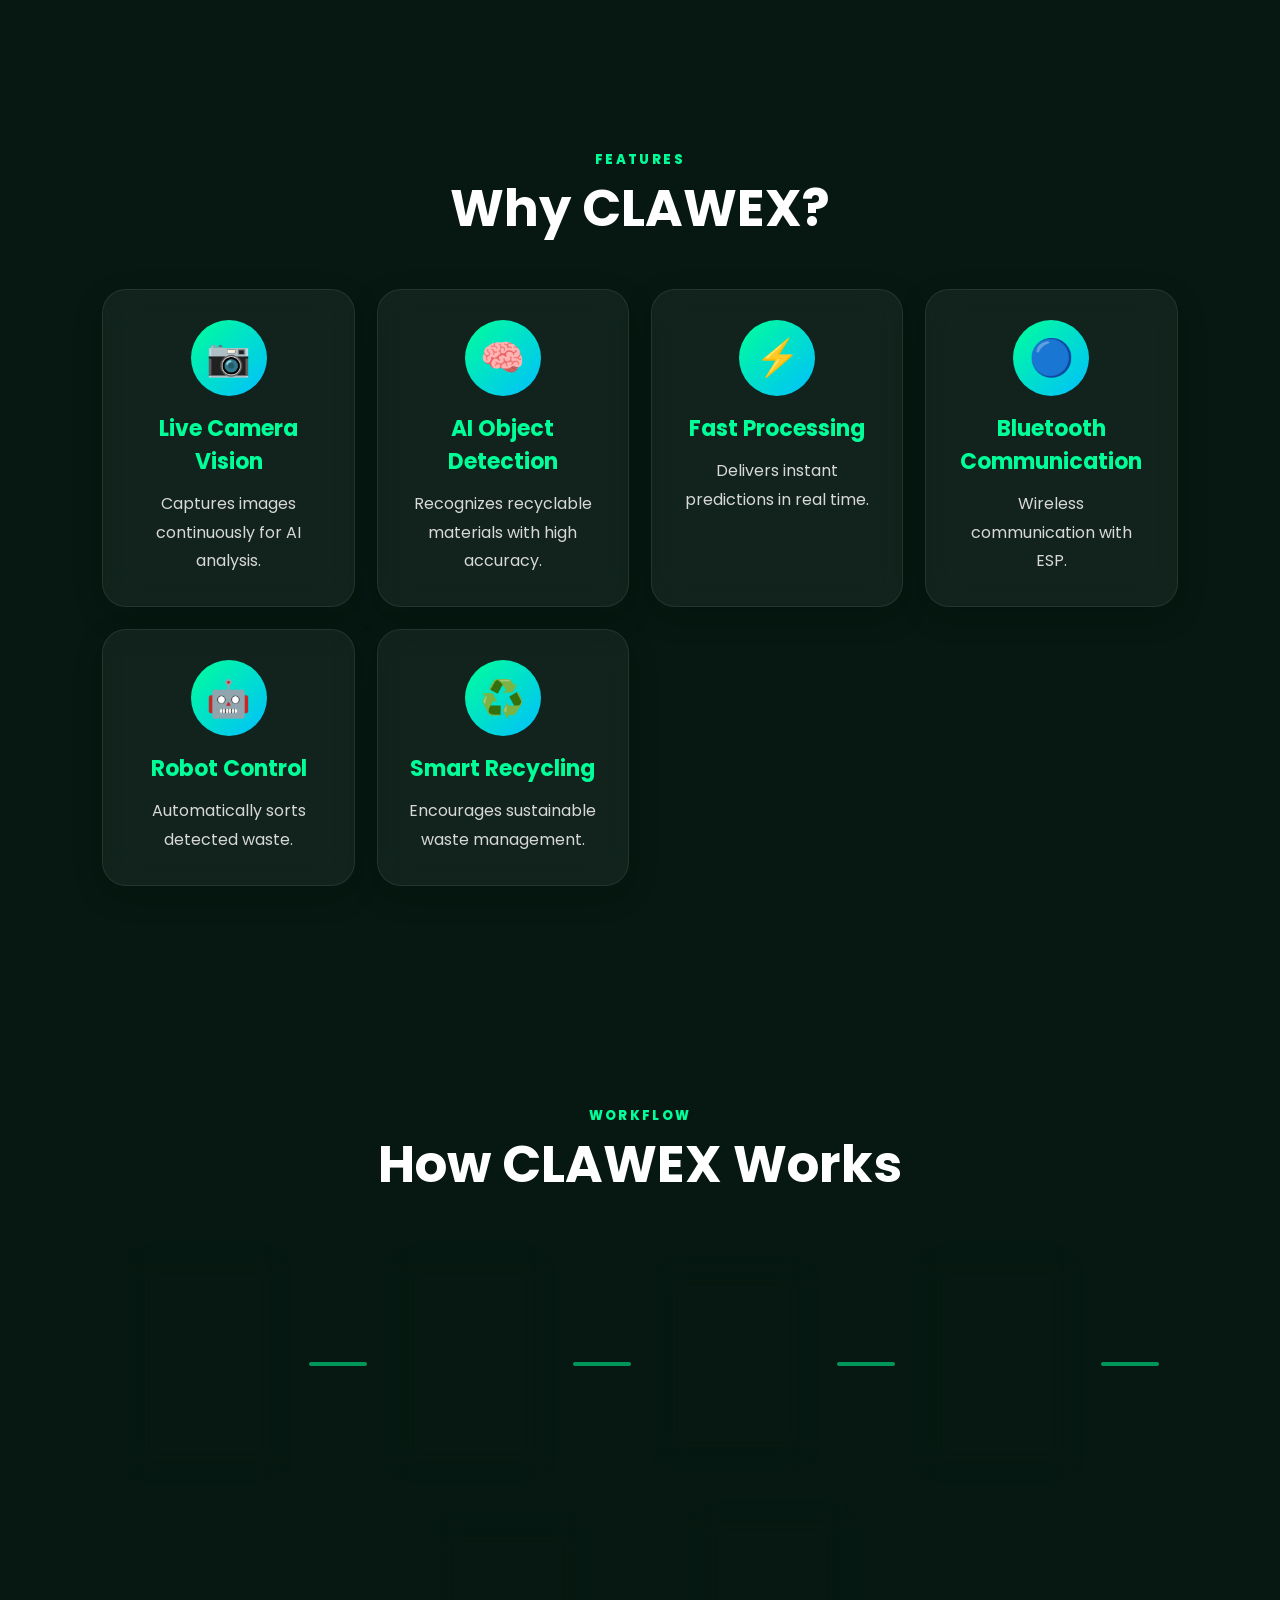
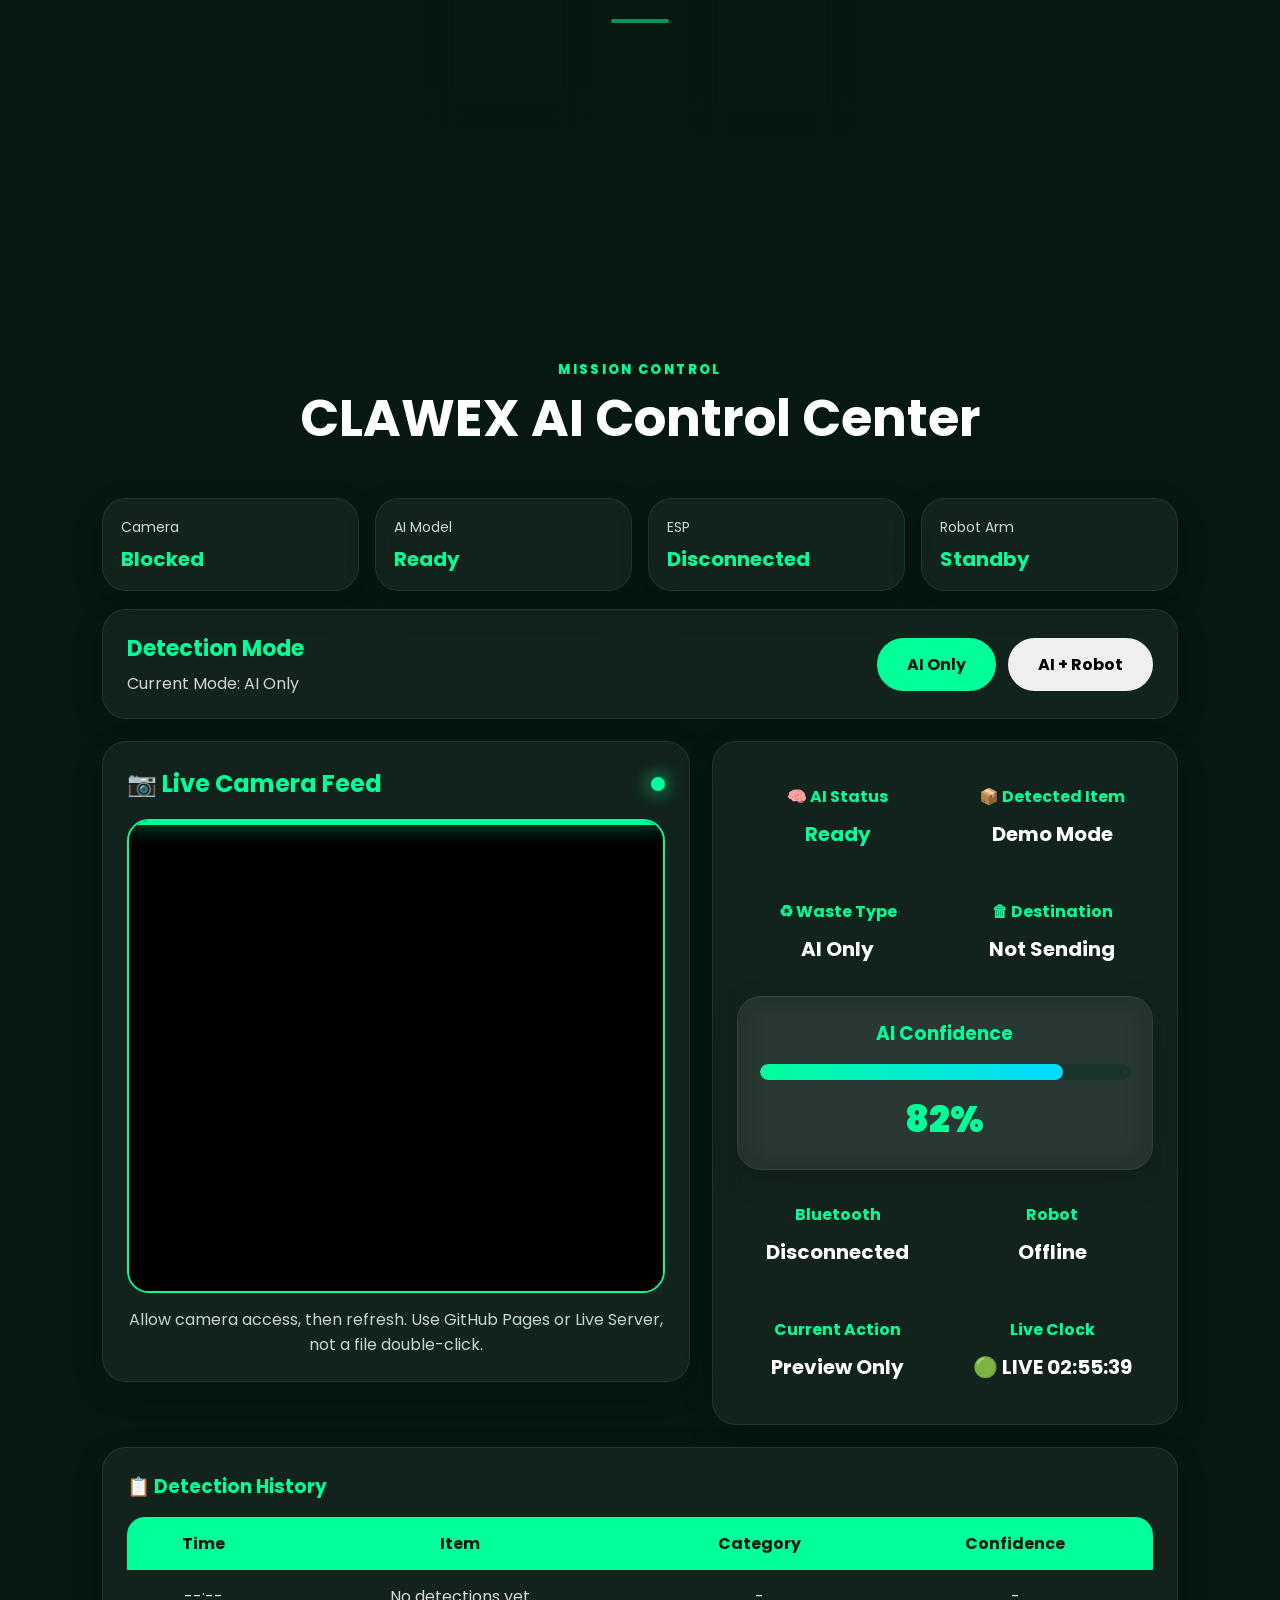
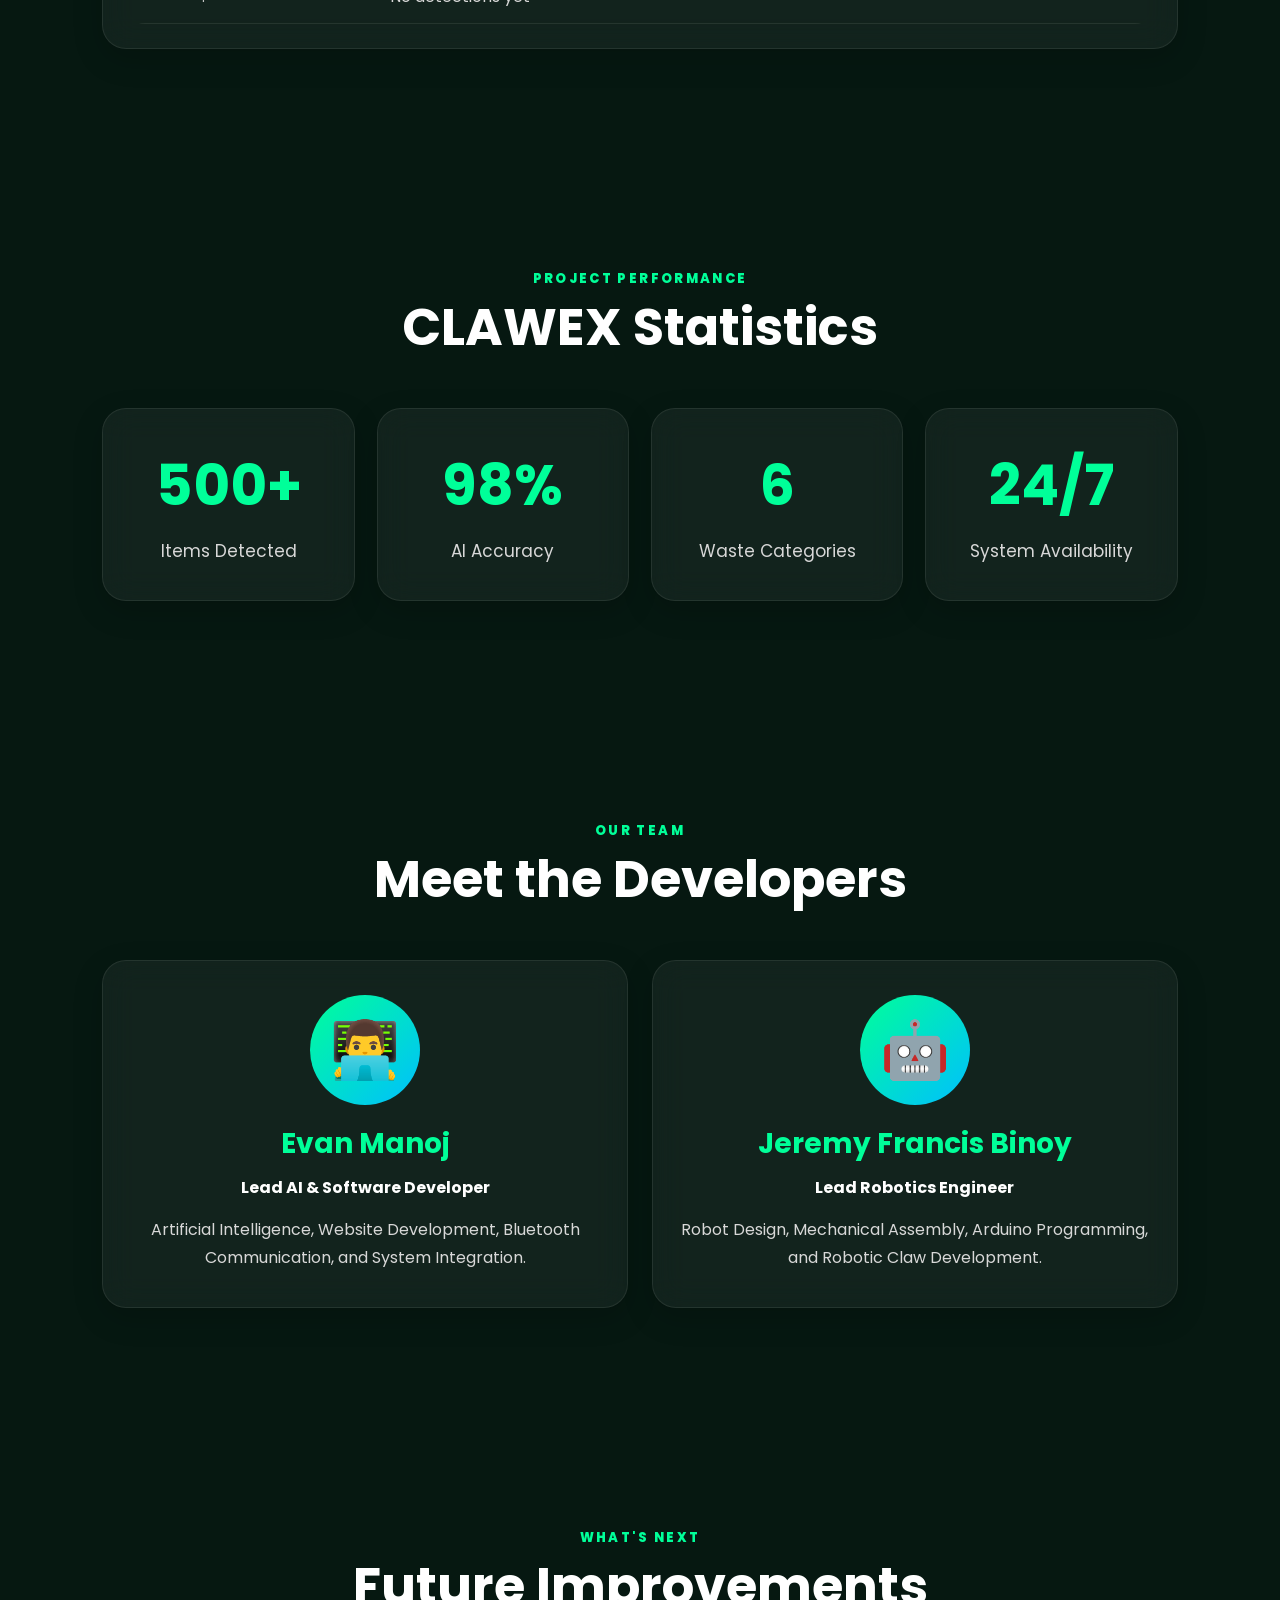
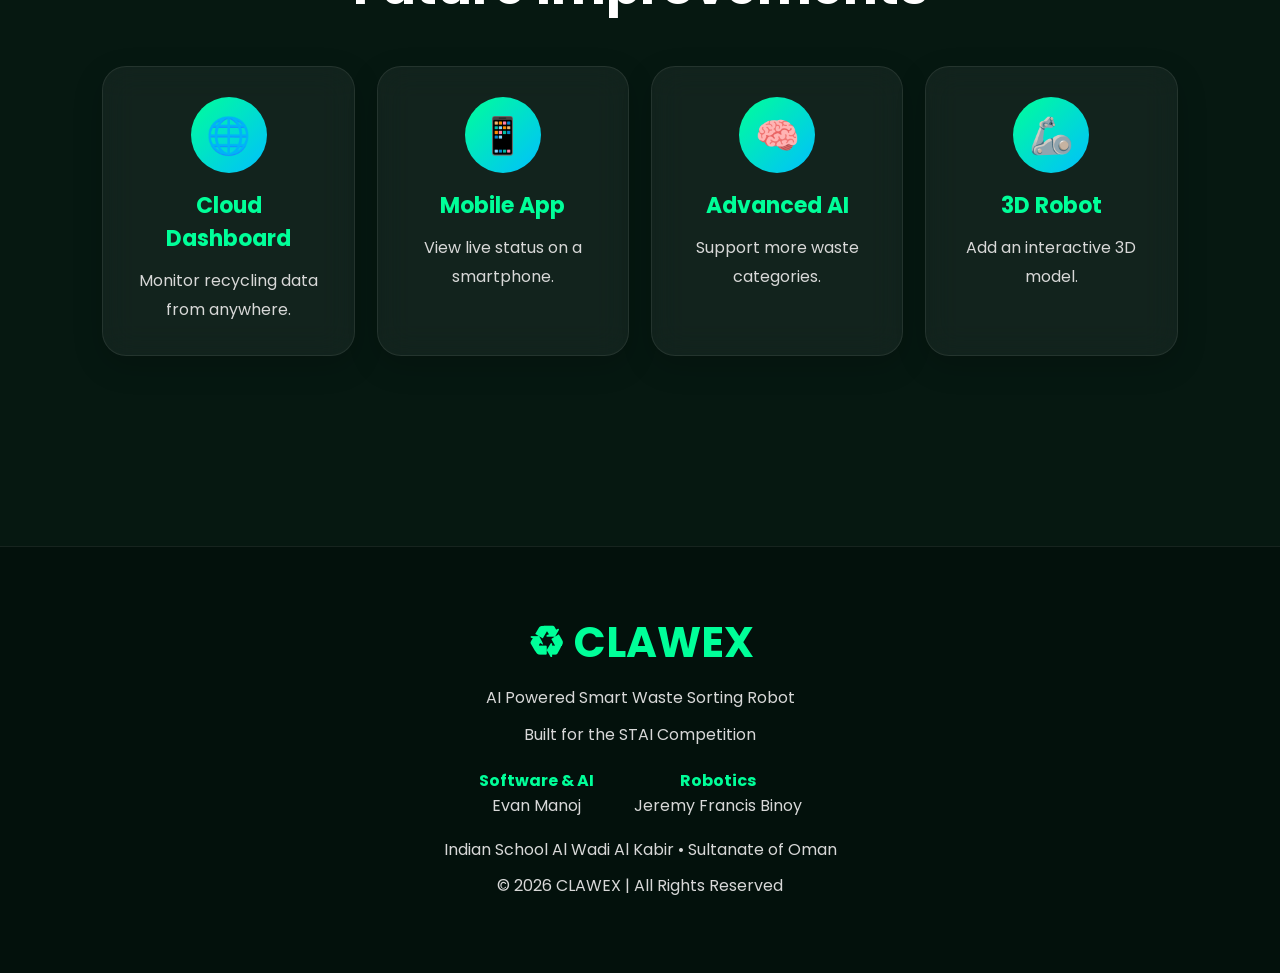
==== commit b60a39f2: "Add files via upload" ====
--- a/index.html
+++ b/index.html
@@ -8,6 +8,9 @@
   <link rel="preconnect" href="https://fonts.gstatic.com" crossorigin>
   <link href="https://fonts.googleapis.com/css2?family=Poppins:wght@300;400;500;600;700;800;900&display=swap" rel="stylesheet">
   <link rel="stylesheet" href="style.css" />
+  <script type="module"
+src="https://unpkg.com/@google/model-viewer/dist/model-viewer.min.js">
+</script>
 </head>
 <body>
   <div class="bg-grid"></div>
@@ -18,7 +21,6 @@
     <nav class="nav">
       <div class="logo">
         <img src="assets/logo.png" alt="CLAWEX logo" class="logo-img">
-        <span>CLAWEX</span>
       </div>
       <ul class="nav-links">
         <li><a href="#home">Home</a></li>
@@ -56,7 +58,14 @@
 
       <div class="hero-visual">
         <div class="orb"></div>
-        <img src="assets/robot.png" alt="Clawex robot" id="robotImage">
+        <model-viewer
+  src="assets/robot.glb"
+  alt="Clawex 3D robot"
+  auto-rotate
+  camera-controls
+  ar
+  style="width:min(430px,100%); height:500px;">
+</model-viewer>
         <div class="floating-card card-a">🧠 AI Vision</div>
         <div class="floating-card card-b">🤖 Robot Ready</div>
         <div class="floating-card card-c">♻ Recycling</div>
@@ -123,7 +132,7 @@
         <article class="glass feature">
           <div class="icon">🔵</div>
           <h3>Bluetooth Communication</h3>
-          <p>Wireless communication with Arduino.</p>
+          <p>Wireless communication with ESP.</p>
         </article>
 
         <article class="glass feature">
@@ -173,7 +182,7 @@
         <div class="line"></div>
         <div class="step glass">
           <div class="step-num">5</div>
-          <h3>Arduino</h3>
+          <h3>ESP</h3>
           <p>Controls the robotic arm.</p>
         </div>
         <div class="line"></div>
@@ -194,7 +203,7 @@
       <div class="dash-top">
         <div class="glass top-stat"><span>Camera</span><strong id="cameraState">Starting...</strong></div>
         <div class="glass top-stat"><span>AI Model</span><strong id="modelState">Ready</strong></div>
-        <div class="glass top-stat"><span>Arduino</span><strong id="arduinoState">Disconnected</strong></div>
+        <div class="glass top-stat"><span>ESP</span><strong id="arduinoState">Disconnected</strong></div>
         <div class="glass top-stat"><span>Robot Arm</span><strong id="robotState">Standby</strong></div>
       </div>
 
--- a/style.css
+++ b/style.css
@@ -54,16 +54,11 @@
 .logo{
   display:flex;
   align-items:center;
-  gap:12px;
-  font-size:26px;
-  font-weight:900;
-  letter-spacing:1px;
-  color:#00ff99;
-}
+}
+
 .logo-img{
-  width:42px;
-  height:42px;
-  object-fit:contain;
+  height:64px;
+  width:auto;
   display:block;
 }
 .nav-links{
@@ -189,11 +184,29 @@
   background:radial-gradient(circle,rgba(0,255,153,.35),transparent 70%);
   filter:blur(24px);
 }
-#robotImage{
-  width:min(430px,100%);
-  position:relative;
-  z-index:2;
-  animation:float 5s ease-in-out infinite;
+#robotViewer{
+    width:100%;
+    height:550px;
+
+    background:transparent;
+
+    animation:floatRobot 5s ease-in-out infinite;
+}
+
+@keyframes floatRobot{
+
+0%{
+transform:translateY(0px);
+}
+
+50%{
+transform:translateY(-15px);
+}
+
+100%{
+transform:translateY(0px);
+}
+
 }
 @keyframes float{
   0%,100%{transform:translateY(0)}
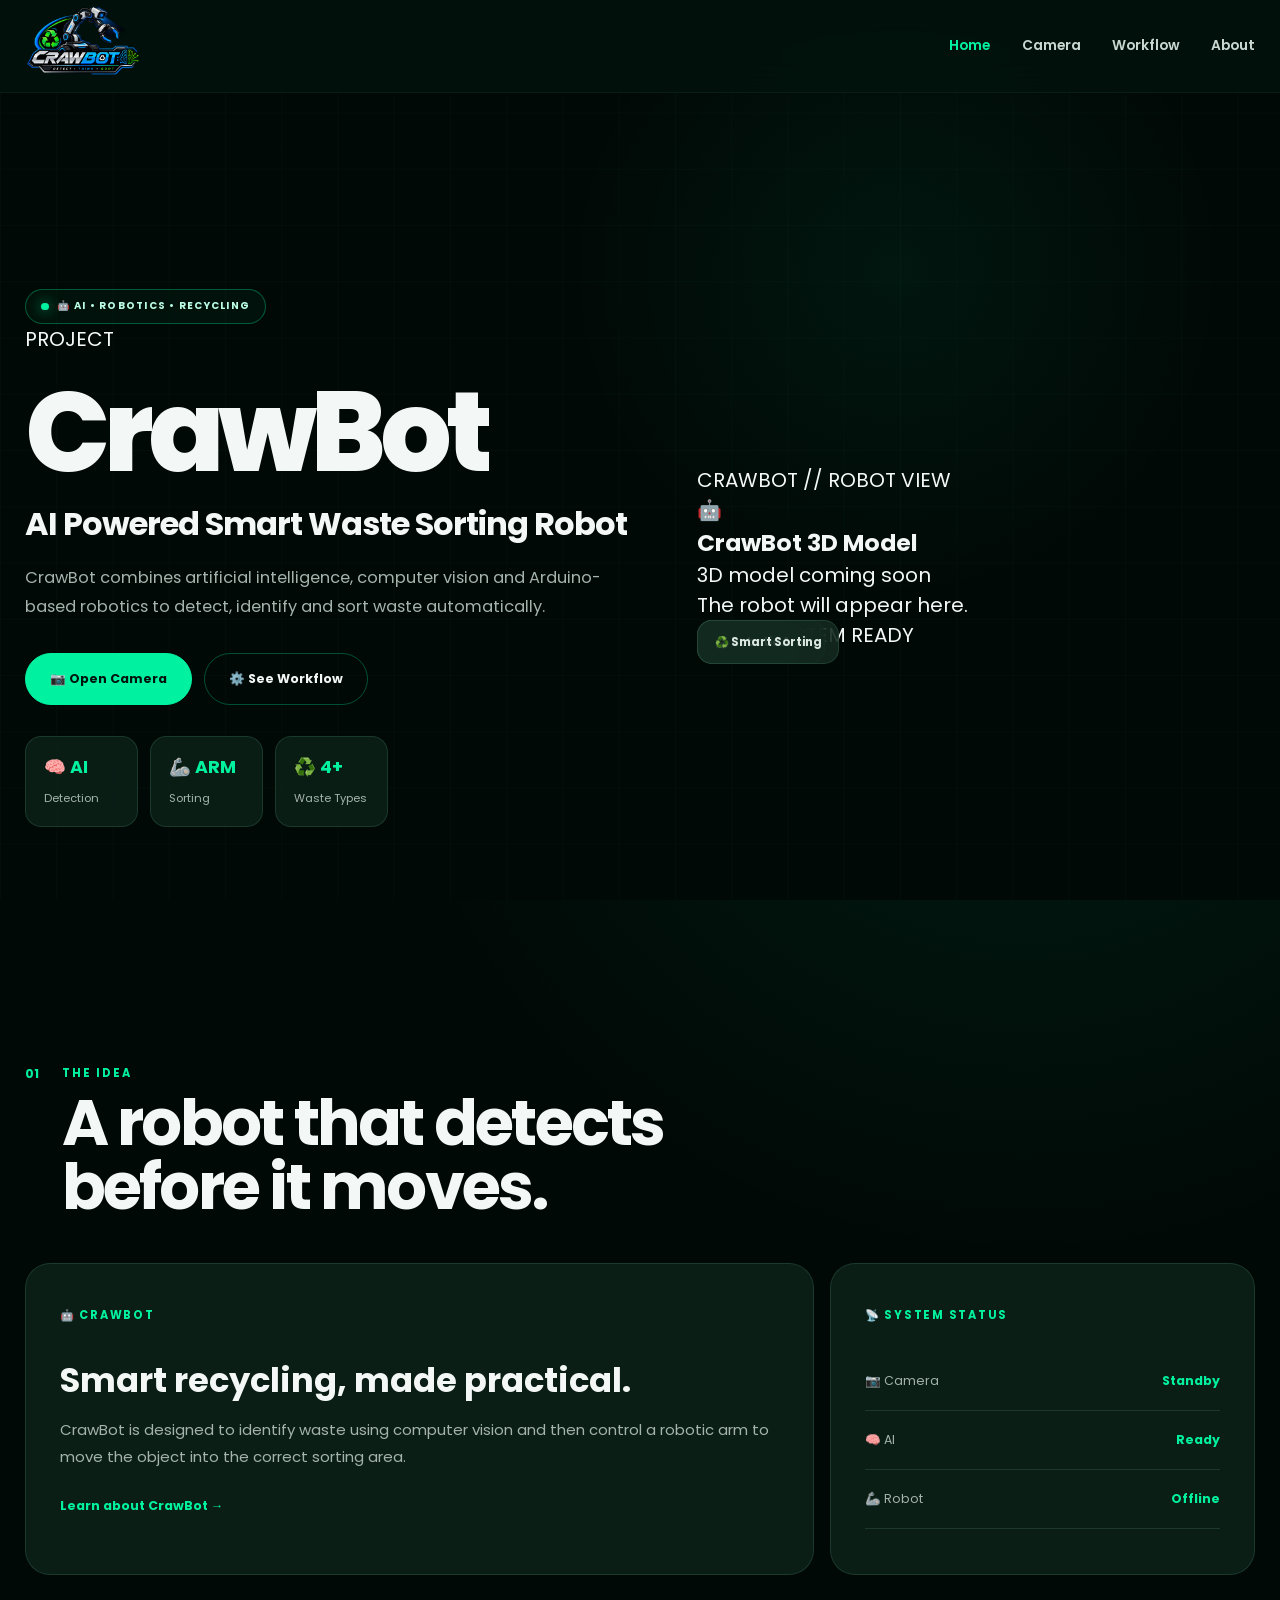
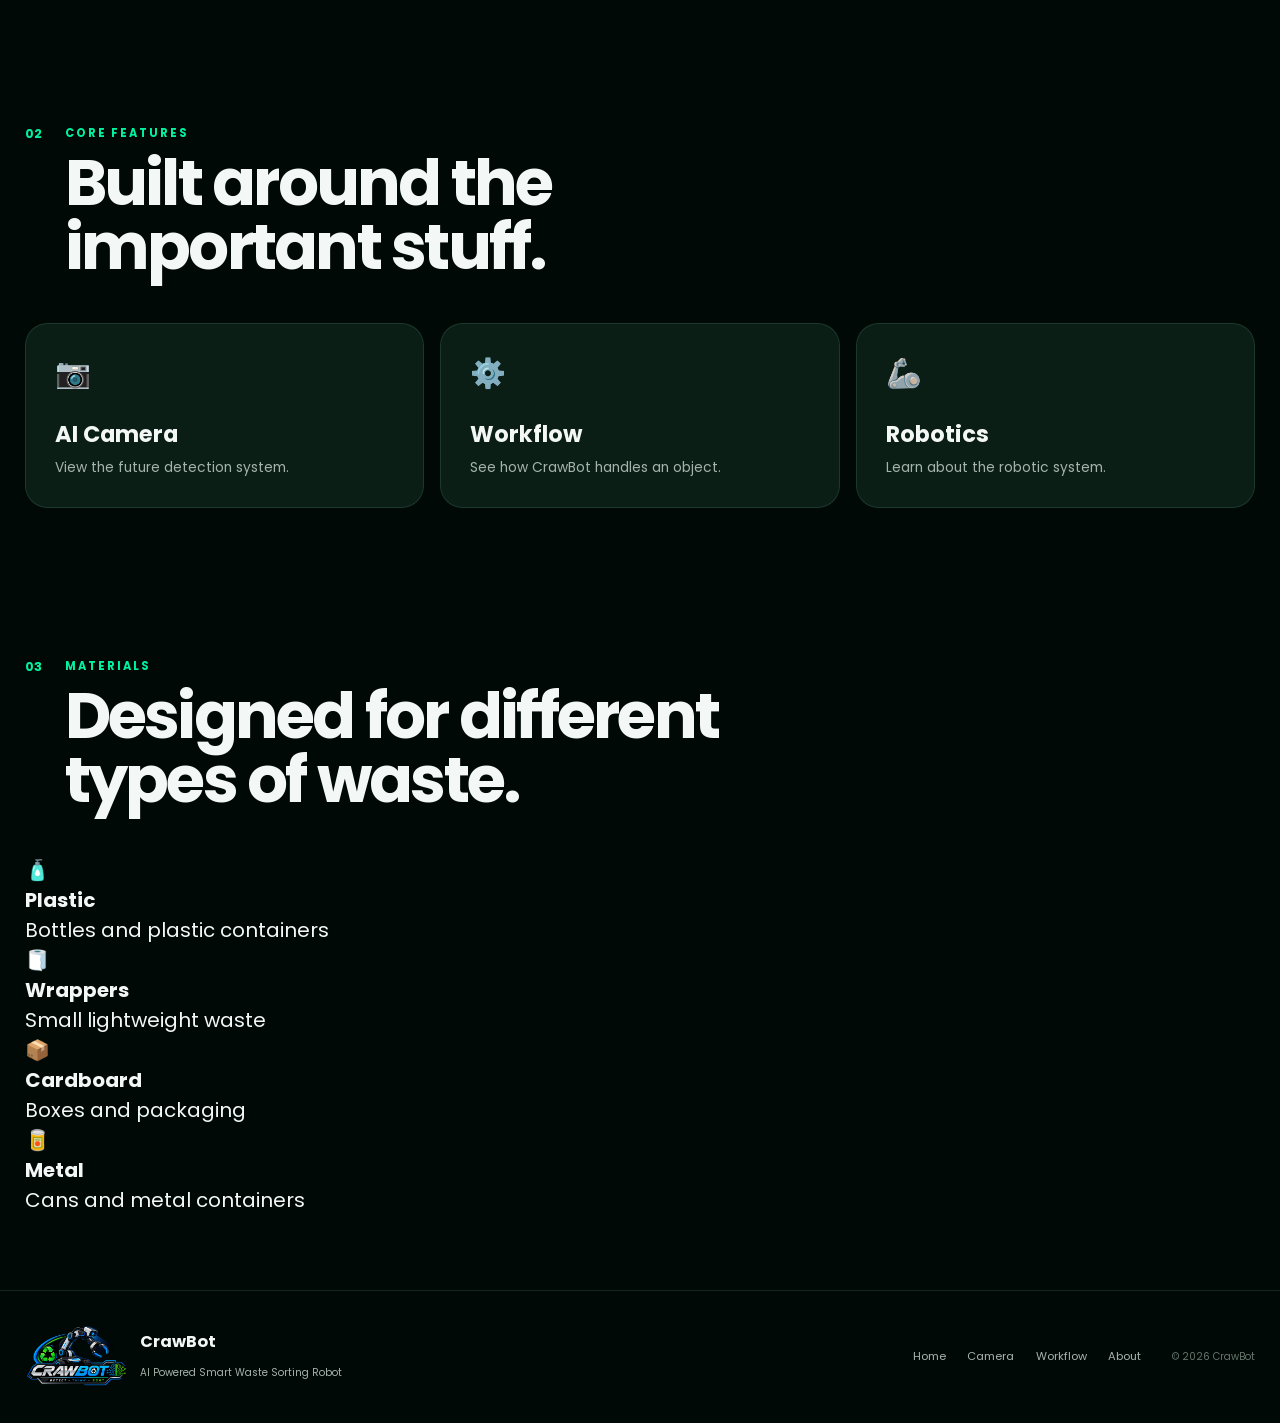
==== commit aed6ecc0: "Add files via upload" ====
--- a/index.html
+++ b/index.html
@@ -1,362 +1,720 @@
 <!DOCTYPE html>
 <html lang="en">
 <head>
-  <meta charset="UTF-8" />
-  <meta name="viewport" content="width=device-width, initial-scale=1.0" />
-  <title>CLAWEX | AI Smart Waste Sorting Robot</title>
-  <link rel="preconnect" href="https://fonts.googleapis.com">
-  <link rel="preconnect" href="https://fonts.gstatic.com" crossorigin>
-  <link href="https://fonts.googleapis.com/css2?family=Poppins:wght@300;400;500;600;700;800;900&display=swap" rel="stylesheet">
-  <link rel="stylesheet" href="style.css" />
-  <script type="module"
-src="https://unpkg.com/@google/model-viewer/dist/model-viewer.min.js">
-</script>
+    <meta charset="UTF-8">
+    <meta name="viewport" content="width=device-width, initial-scale=1.0">
+
+    <title>CrawBot | AI Powered Smart Waste Sorting Robot</title>
+
+    <meta
+        name="description"
+        content="CrawBot is an AI-powered smart waste sorting robot combining computer vision, robotics and Arduino control."
+    >
+
+    <link rel="preconnect" href="https://fonts.googleapis.com">
+    <link rel="preconnect" href="https://fonts.gstatic.com" crossorigin>
+
+    <link
+        href="https://fonts.googleapis.com/css2?family=Poppins:wght@400;500;600;700;800&display=swap"
+        rel="stylesheet"
+    >
+
+    <link rel="stylesheet" href="style.css">
 </head>
+
 <body>
-  <div class="bg-grid"></div>
-  <div class="blur blur-1"></div>
-  <div class="blur blur-2"></div>
-
-  <header class="topbar">
-    <nav class="nav">
-      <div class="logo">
-        <img src="assets/logo.png" alt="CLAWEX logo" class="logo-img">
-      </div>
-      <ul class="nav-links">
-        <li><a href="#home">Home</a></li>
-        <li><a href="#about">About</a></li>
-        <li><a href="#features">Features</a></li>
-        <li><a href="#workflow">Workflow</a></li>
-        <li><a href="#dashboard">Dashboard</a></li>
-        <li><a href="#stats">Stats</a></li>
-        <li><a href="#team">Team</a></li>
-      </ul>
-    </nav>
-  </header>
-
-  <main>
-    <section class="hero" id="home">
-      <div class="hero-copy">
-        <div class="pill">AI • ROBOTICS • RECYCLING</div>
-        <h1>CLAWEX</h1>
-        <h2>AI Powered Smart Waste Sorting Robot</h2>
-        <p class="hero-text">
-          CLAWEX uses Artificial Intelligence, computer vision, Bluetooth communication, and robotics to detect waste and sort it into the correct bin.
-        </p>
-
-        <div class="hero-buttons">
-          <button id="startBtn">Start Detection</button>
-          <button class="secondary" id="learnBtn">Learn More</button>
+
+    <div class="page-background"></div>
+
+
+    <!-- NAVIGATION -->
+
+    <header class="site-header">
+
+        <div class="nav-inner">
+
+            <a href="index.html" class="brand">
+                <img
+                    src="assets/logo.png"
+                    alt="CrawBot logo"
+                >
+            </a>
+
+
+            <nav class="nav-links" id="navLinks">
+
+                <a
+                    class="active"
+                    href="index.html"
+                >
+                    Home
+                </a>
+
+                <a href="camera.html">
+                    Camera
+                </a>
+
+                <a href="workflow.html">
+                    Workflow
+                </a>
+
+                <a href="about.html">
+                    About
+                </a>
+
+            </nav>
+
+
+            <button
+                class="menu-toggle"
+                id="menuToggle"
+                type="button"
+                aria-label="Open navigation"
+            >
+
+                <span></span>
+                <span></span>
+                <span></span>
+
+            </button>
+
         </div>
 
-        <div class="hero-stats">
-          <div class="mini-stat"><strong>98%</strong><span>Accuracy</span></div>
-          <div class="mini-stat"><strong>6</strong><span>Categories</span></div>
-          <div class="mini-stat"><strong>24/7</strong><span>Ready</span></div>
+    </header>
+
+
+    <main>
+
+
+        <!-- =====================================================
+             HOME HERO
+        ====================================================== -->
+
+        <section class="home-hero" id="home">
+
+
+            <!-- LEFT SIDE: PROJECT INFORMATION -->
+
+            <div class="hero-copy">
+
+                <div class="eyebrow-pill">
+
+                    <span class="status-dot"></span>
+
+                    🤖 AI • ROBOTICS • RECYCLING
+
+                </div>
+
+
+                <!-- PROJECT NAME -->
+
+                <div class="project-name">
+
+                    <p>
+                        PROJECT
+                    </p>
+
+                    <h1>
+                        CrawBot
+                    </h1>
+
+                </div>
+
+
+                <!-- PROJECT DESCRIPTION -->
+
+                <h2>
+                    AI Powered Smart
+                    Waste Sorting Robot
+                </h2>
+
+
+                <p class="hero-description">
+
+                    CrawBot combines artificial intelligence,
+                    computer vision and Arduino-based robotics
+                    to detect, identify and sort waste automatically.
+
+                </p>
+
+
+                <!-- BUTTONS -->
+
+                <div class="hero-buttons">
+
+                    <a
+                        href="camera.html"
+                        class="btn btn-primary"
+                    >
+                        📷 Open Camera
+                    </a>
+
+
+                    <a
+                        href="workflow.html"
+                        class="btn btn-secondary"
+                    >
+                        ⚙️ See Workflow
+                    </a>
+
+                </div>
+
+
+                <!-- SMALL STATS -->
+
+                <div class="mini-stats">
+
+
+                    <div class="mini-stat">
+
+                        <strong>
+                            🧠 AI
+                        </strong>
+
+                        <span>
+                            Detection
+                        </span>
+
+                    </div>
+
+
+                    <div class="mini-stat">
+
+                        <strong>
+                            🦾 ARM
+                        </strong>
+
+                        <span>
+                            Sorting
+                        </span>
+
+                    </div>
+
+
+                    <div class="mini-stat">
+
+                        <strong>
+                            ♻️ 4+
+                        </strong>
+
+                        <span>
+                            Waste Types
+                        </span>
+
+                    </div>
+
+                </div>
+
+            </div>
+
+
+            <!-- RIGHT SIDE: 3D MODEL / ROBOT VISUAL -->
+
+            <div class="home-robot-area">
+
+
+                <div class="robot-board">
+
+
+                    <!-- Grid background -->
+
+                    <div class="robot-grid"></div>
+
+
+                    <!-- Corner graphics -->
+
+                    <div class="robot-corner top-left"></div>
+                    <div class="robot-corner top-right"></div>
+                    <div class="robot-corner bottom-left"></div>
+                    <div class="robot-corner bottom-right"></div>
+
+
+                    <!-- Small label -->
+
+                    <div class="robot-label">
+
+                        CRAWBOT // ROBOT VIEW
+
+                    </div>
+
+
+                    <!-- 3D MODEL PLACEHOLDER -->
+
+                    <div class="robot-placeholder">
+
+                        <div class="robot-placeholder-icon">
+
+                            🤖
+
+                        </div>
+
+
+                        <h3>
+                            CrawBot 3D Model
+                        </h3>
+
+
+                        <p>
+                            3D model coming soon
+                        </p>
+
+
+                        <span>
+                            The robot will appear here.
+                        </span>
+
+                    </div>
+
+
+                    <!-- Floating status cards -->
+
+                    <div class="floating-card robot-card-ai">
+
+                        🧠 AI Vision
+
+                    </div>
+
+
+                    <div class="floating-card robot-card-arm">
+
+                        🦾 Robotic Arm
+
+                    </div>
+
+
+                    <div class="floating-card robot-card-sort">
+
+                        ♻️ Smart Sorting
+
+                    </div>
+
+
+                    <!-- Bottom status -->
+
+                    <div class="robot-ready">
+
+                        <span class="status-dot"></span>
+
+                        ROBOT SYSTEM READY
+
+                    </div>
+
+                </div>
+
+            </div>
+
+        </section>
+
+
+        <!-- =====================================================
+             QUICK INTRO
+        ====================================================== -->
+
+        <section class="home-section">
+
+
+            <div class="section-heading">
+
+                <span>
+                    01
+                </span>
+
+
+                <div>
+
+                    <p>
+                        THE IDEA
+                    </p>
+
+                    <h2>
+                        A robot that detects
+                        before it moves.
+                    </h2>
+
+                </div>
+
+            </div>
+
+
+            <div class="quick-grid">
+
+
+                <article class="glass-card large-card">
+
+                    <span class="card-label">
+                        🤖 CRAWBOT
+                    </span>
+
+
+                    <h3>
+                        Smart recycling,
+                        made practical.
+                    </h3>
+
+
+                    <p>
+
+                        CrawBot is designed to identify waste using
+                        computer vision and then control a robotic
+                        arm to move the object into the correct
+                        sorting area.
+
+                    </p>
+
+
+                    <a
+                        href="about.html"
+                        class="text-link"
+                    >
+                        Learn about CrawBot →
+                    </a>
+
+                </article>
+
+
+                <article class="glass-card">
+
+                    <span class="card-label">
+                        📡 SYSTEM STATUS
+                    </span>
+
+
+                    <div class="status-list">
+
+
+                        <div>
+
+                            <span>
+                                📷 Camera
+                            </span>
+
+                            <strong>
+                                Standby
+                            </strong>
+
+                        </div>
+
+
+                        <div>
+
+                            <span>
+                                🧠 AI
+                            </span>
+
+                            <strong>
+                                Ready
+                            </strong>
+
+                        </div>
+
+
+                        <div>
+
+                            <span>
+                                🦾 Robot
+                            </span>
+
+                            <strong>
+                                Offline
+                            </strong>
+
+                        </div>
+
+
+                    </div>
+
+                </article>
+
+            </div>
+
+        </section>
+
+
+        <!-- =====================================================
+             CORE FEATURES
+        ====================================================== -->
+
+        <section class="home-section compact-section">
+
+
+            <div class="section-heading">
+
+                <span>
+                    02
+                </span>
+
+
+                <div>
+
+                    <p>
+                        CORE FEATURES
+                    </p>
+
+                    <h2>
+                        Built around the important stuff.
+                    </h2>
+
+                </div>
+
+            </div>
+
+
+            <div class="small-feature-grid">
+
+
+                <a
+                    href="camera.html"
+                    class="small-feature"
+                >
+
+                    <div class="feature-icon">
+                        📷
+                    </div>
+
+                    <h3>
+                        AI Camera
+                    </h3>
+
+                    <p>
+                        View the future detection system.
+                    </p>
+
+                </a>
+
+
+                <a
+                    href="workflow.html"
+                    class="small-feature"
+                >
+
+                    <div class="feature-icon">
+                        ⚙️
+                    </div>
+
+                    <h3>
+                        Workflow
+                    </h3>
+
+                    <p>
+                        See how CrawBot handles an object.
+                    </p>
+
+                </a>
+
+
+                <a
+                    href="about.html"
+                    class="small-feature"
+                >
+
+                    <div class="feature-icon">
+                        🦾
+                    </div>
+
+                    <h3>
+                        Robotics
+                    </h3>
+
+                    <p>
+                        Learn about the robotic system.
+                    </p>
+
+                </a>
+
+            </div>
+
+        </section>
+
+
+        <!-- =====================================================
+             WASTE TYPES
+        ====================================================== -->
+
+        <section class="home-section">
+
+
+            <div class="section-heading">
+
+                <span>
+                    03
+                </span>
+
+
+                <div>
+
+                    <p>
+                        MATERIALS
+                    </p>
+
+                    <h2>
+                        Designed for different
+                        types of waste.
+                    </h2>
+
+                </div>
+
+            </div>
+
+
+            <div class="waste-grid">
+
+
+                <div class="waste-card">
+
+                    <span class="waste-icon">
+                        🧴
+                    </span>
+
+                    <div>
+
+                        <strong>
+                            Plastic
+                        </strong>
+
+                        <p>
+                            Bottles and plastic containers
+                        </p>
+
+                    </div>
+
+                </div>
+
+
+                <div class="waste-card">
+
+                    <span class="waste-icon">
+                        🧻
+                    </span>
+
+                    <div>
+
+                        <strong>
+                            Wrappers
+                        </strong>
+
+                        <p>
+                            Small lightweight waste
+                        </p>
+
+                    </div>
+
+                </div>
+
+
+                <div class="waste-card">
+
+                    <span class="waste-icon">
+                        📦
+                    </span>
+
+                    <div>
+
+                        <strong>
+                            Cardboard
+                        </strong>
+
+                        <p>
+                            Boxes and packaging
+                        </p>
+
+                    </div>
+
+                </div>
+
+
+                <div class="waste-card">
+
+                    <span class="waste-icon">
+                        🥫
+                    </span>
+
+                    <div>
+
+                        <strong>
+                            Metal
+                        </strong>
+
+                        <p>
+                            Cans and metal containers
+                        </p>
+
+                    </div>
+
+                </div>
+
+            </div>
+
+        </section>
+
+
+    </main>
+
+
+    <!-- FOOTER -->
+
+    <footer class="site-footer">
+
+        <div class="footer-inner">
+
+
+            <div class="footer-brand">
+
+                <img
+                    src="assets/logo.png"
+                    alt="CrawBot"
+                >
+
+
+                <div>
+
+                    <strong>
+                        CrawBot
+                    </strong>
+
+                    <span>
+                        AI Powered Smart Waste Sorting Robot
+                    </span>
+
+                </div>
+
+            </div>
+
+
+            <div class="footer-links">
+
+                <a href="index.html">
+                    Home
+                </a>
+
+                <a href="camera.html">
+                    Camera
+                </a>
+
+                <a href="workflow.html">
+                    Workflow
+                </a>
+
+                <a href="about.html">
+                    About
+                </a>
+
+            </div>
+
+
+            <div class="footer-copy">
+
+                © <span id="year"></span>
+                CrawBot
+
+            </div>
+
+
         </div>
-      </div>
-
-      <div class="hero-visual">
-        <div class="orb"></div>
-        <model-viewer
-  src="assets/robot.glb"
-  alt="Clawex 3D robot"
-  auto-rotate
-  camera-controls
-  ar
-  style="width:min(430px,100%); height:500px;">
-</model-viewer>
-        <div class="floating-card card-a">🧠 AI Vision</div>
-        <div class="floating-card card-b">🤖 Robot Ready</div>
-        <div class="floating-card card-c">♻ Recycling</div>
-      </div>
-    </section>
-
-    <section id="about" class="section">
-      <div class="section-head">
-        <p>ABOUT</p>
-        <h2>What is CLAWEX?</h2>
-      </div>
-
-      <div class="about-grid">
-        <div class="glass box">
-          <h3>Smart recycling, made visual.</h3>
-          <p>
-            CLAWEX is an AI-powered smart waste sorting robot designed to improve recycling efficiency. A camera captures the waste, AI identifies the object, and the system can display the result or control a robotic claw that places the waste into the correct bin.
-          </p>
-          <p>
-            It combines machine learning, automation, and robotics into one project that is practical, modern, and competition-ready.
-          </p>
-        </div>
-
-        <div class="glass box">
-          <h3>System Components</h3>
-          <ul class="list">
-            <li>📷 Live Camera</li>
-            <li>🧠 AI Model</li>
-            <li>💻 Python Logic</li>
-            <li>🔵 Bluetooth Module</li>
-            <li>⚙ Arduino Uno</li>
-            <li>🤖 Servo Robot Arm</li>
-            <li>♻ Sorting Bins</li>
-          </ul>
-        </div>
-      </div>
-    </section>
-
-    <section id="features" class="section">
-      <div class="section-head">
-        <p>FEATURES</p>
-        <h2>Why CLAWEX?</h2>
-      </div>
-
-      <div class="card-grid">
-        <article class="glass feature">
-          <div class="icon">📷</div>
-          <h3>Live Camera Vision</h3>
-          <p>Captures images continuously for AI analysis.</p>
-        </article>
-
-        <article class="glass feature">
-          <div class="icon">🧠</div>
-          <h3>AI Object Detection</h3>
-          <p>Recognizes recyclable materials with high accuracy.</p>
-        </article>
-
-        <article class="glass feature">
-          <div class="icon">⚡</div>
-          <h3>Fast Processing</h3>
-          <p>Delivers instant predictions in real time.</p>
-        </article>
-
-        <article class="glass feature">
-          <div class="icon">🔵</div>
-          <h3>Bluetooth Communication</h3>
-          <p>Wireless communication with ESP.</p>
-        </article>
-
-        <article class="glass feature">
-          <div class="icon">🤖</div>
-          <h3>Robot Control</h3>
-          <p>Automatically sorts detected waste.</p>
-        </article>
-
-        <article class="glass feature">
-          <div class="icon">♻️</div>
-          <h3>Smart Recycling</h3>
-          <p>Encourages sustainable waste management.</p>
-        </article>
-      </div>
-    </section>
-
-    <section id="workflow" class="section">
-      <div class="section-head">
-        <p>WORKFLOW</p>
-        <h2>How CLAWEX Works</h2>
-      </div>
-
-      <div class="workflow">
-        <div class="step glass">
-          <div class="step-num">1</div>
-          <h3>Camera</h3>
-          <p>Captures an image of the waste.</p>
-        </div>
-        <div class="line"></div>
-        <div class="step glass">
-          <div class="step-num">2</div>
-          <h3>AI Model</h3>
-          <p>Identifies the waste using machine learning.</p>
-        </div>
-        <div class="line"></div>
-        <div class="step glass">
-          <div class="step-num">3</div>
-          <h3>Python</h3>
-          <p>Processes the prediction result.</p>
-        </div>
-        <div class="line"></div>
-        <div class="step glass">
-          <div class="step-num">4</div>
-          <h3>Bluetooth</h3>
-          <p>Sends commands wirelessly.</p>
-        </div>
-        <div class="line"></div>
-        <div class="step glass">
-          <div class="step-num">5</div>
-          <h3>ESP</h3>
-          <p>Controls the robotic arm.</p>
-        </div>
-        <div class="line"></div>
-        <div class="step glass">
-          <div class="step-num">6</div>
-          <h3>Recycle</h3>
-          <p>Places waste into the correct bin.</p>
-        </div>
-      </div>
-    </section>
-
-    <section id="dashboard" class="section">
-      <div class="section-head">
-        <p>MISSION CONTROL</p>
-        <h2>CLAWEX AI Control Center</h2>
-      </div>
-
-      <div class="dash-top">
-        <div class="glass top-stat"><span>Camera</span><strong id="cameraState">Starting...</strong></div>
-        <div class="glass top-stat"><span>AI Model</span><strong id="modelState">Ready</strong></div>
-        <div class="glass top-stat"><span>ESP</span><strong id="arduinoState">Disconnected</strong></div>
-        <div class="glass top-stat"><span>Robot Arm</span><strong id="robotState">Standby</strong></div>
-      </div>
-
-      <div class="mode-bar glass">
-        <div>
-          <h3>Detection Mode</h3>
-          <p id="modeStatus">Current Mode: AI Only</p>
-        </div>
-        <div class="mode-buttons">
-          <button id="aiMode">AI Only</button>
-          <button id="robotMode">AI + Robot</button>
-        </div>
-      </div>
-
-      <div class="dashboard-grid">
-        <div class="glass camera-panel">
-          <div class="panel-head">
-            <h3>📷 Live Camera Feed</h3>
-            <span class="live-dot"></span>
-          </div>
-          <div class="camera-frame">
-            <div class="scan-line"></div>
-            <video id="cameraFeed" autoplay playsinline muted></video>
-          </div>
-          <p class="camera-note" id="cameraNote">Camera will start automatically.</p>
-        </div>
-
-        <div class="glass analysis-panel">
-          <div class="status-grid">
-            <div class="status-card"><h4>🧠 AI Status</h4><p id="aiStatus">Waiting...</p></div>
-            <div class="status-card"><h4>📦 Detected Item</h4><p id="detectedItem">None</p></div>
-            <div class="status-card"><h4>♻ Waste Type</h4><p id="wasteType">Unknown</p></div>
-            <div class="status-card"><h4>🗑 Destination</h4><p id="destinationBin">Waiting...</p></div>
-          </div>
-
-          <div class="conf-box glass">
-            <h3>AI Confidence</h3>
-            <div class="bar-wrap">
-              <div id="confidenceBar" class="bar-fill"></div>
-            </div>
-            <p id="confidence">0%</p>
-          </div>
-
-          <div class="status-grid compact">
-            <div class="status-card"><h4>Bluetooth</h4><p id="bluetoothStatus">Disconnected</p></div>
-            <div class="status-card"><h4>Robot</h4><p id="robotStatus">Offline</p></div>
-            <div class="status-card"><h4>Current Action</h4><p id="robotAction">Idle</p></div>
-            <div class="status-card"><h4>Live Clock</h4><p id="liveClock">--:--:--</p></div>
-          </div>
-        </div>
-      </div>
-
-      <div class="glass history-panel">
-        <h3>📋 Detection History</h3>
-        <table class="history-table">
-          <thead>
-            <tr>
-              <th>Time</th>
-              <th>Item</th>
-              <th>Category</th>
-              <th>Confidence</th>
-            </tr>
-          </thead>
-          <tbody id="historyBody">
-            <tr>
-              <td>--:--</td>
-              <td>No detections yet</td>
-              <td>-</td>
-              <td>-</td>
-            </tr>
-          </tbody>
-        </table>
-      </div>
-    </section>
-
-    <section id="stats" class="section">
-      <div class="section-head">
-        <p>PROJECT PERFORMANCE</p>
-        <h2>CLAWEX Statistics</h2>
-      </div>
-
-      <div class="card-grid four">
-        <div class="glass stat">
-          <h1>500+</h1>
-          <p>Items Detected</p>
-        </div>
-        <div class="glass stat">
-          <h1>98%</h1>
-          <p>AI Accuracy</p>
-        </div>
-        <div class="glass stat">
-          <h1>6</h1>
-          <p>Waste Categories</p>
-        </div>
-        <div class="glass stat">
-          <h1>24/7</h1>
-          <p>System Availability</p>
-        </div>
-      </div>
-    </section>
-
-    <section id="team" class="section">
-      <div class="section-head">
-        <p>OUR TEAM</p>
-        <h2>Meet the Developers</h2>
-      </div>
-
-      <div class="team-grid">
-        <div class="glass team-card">
-          <div class="avatar">👨‍💻</div>
-          <h3>Evan Manoj</h3>
-          <h4>Lead AI & Software Developer</h4>
-          <p>Artificial Intelligence, Website Development, Bluetooth Communication, and System Integration.</p>
-        </div>
-
-        <div class="glass team-card">
-          <div class="avatar">🤖</div>
-          <h3>Jeremy Francis Binoy</h3>
-          <h4>Lead Robotics Engineer</h4>
-          <p>Robot Design, Mechanical Assembly, Arduino Programming, and Robotic Claw Development.</p>
-        </div>
-      </div>
-    </section>
-
-    <section id="future" class="section">
-      <div class="section-head">
-        <p>WHAT'S NEXT</p>
-        <h2>Future Improvements</h2>
-      </div>
-
-      <div class="card-grid">
-        <div class="glass feature"><div class="icon">🌐</div><h3>Cloud Dashboard</h3><p>Monitor recycling data from anywhere.</p></div>
-        <div class="glass feature"><div class="icon">📱</div><h3>Mobile App</h3><p>View live status on a smartphone.</p></div>
-        <div class="glass feature"><div class="icon">🧠</div><h3>Advanced AI</h3><p>Support more waste categories.</p></div>
-        <div class="glass feature"><div class="icon">🦾</div><h3>3D Robot</h3><p>Add an interactive 3D model.</p></div>
-      </div>
-    </section>
-  </main>
-
-  <footer class="footer">
-    <div class="footer-inner">
-      <h2>♻ CLAWEX</h2>
-      <p>AI Powered Smart Waste Sorting Robot</p>
-      <p>Built for the STAI Competition</p>
-      <div class="footer-team">
-        <div><strong>Software & AI</strong><span>Evan Manoj</span></div>
-        <div><strong>Robotics</strong><span>Jeremy Francis Binoy</span></div>
-      </div>
-      <p>Indian School Al Wadi Al Kabir • Sultanate of Oman</p>
-      <p>© 2026 CLAWEX | All Rights Reserved</p>
-    </div>
-  </footer>
-
-  <script src="script.js"></script>
+
+    </footer>
+
+
+    <script src="script.js"></script>
+
 </body>
 </html>
--- a/style.css
+++ b/style.css
@@ -1,760 +1,2123 @@
-*{
-  margin:0;
-  padding:0;
-  box-sizing:border-box;
-  font-family:"Poppins",sans-serif;
-}
-html{scroll-behavior:smooth}
-body{
-  background:#061811;
-  color:#fff;
-  overflow-x:hidden;
-  min-height:100vh;
-}
-.bg-grid{
-  position:fixed;
-  inset:0;
-  background-image:
-    linear-gradient(rgba(255,255,255,.03) 1px,transparent 1px),
-    linear-gradient(90deg,rgba(255,255,255,.03) 1px,transparent 1px);
-  background-size:46px 46px;
-  z-index:-5;
-  pointer-events:none;
-}
-.blur{
-  position:fixed;
-  width:380px;
-  height:380px;
-  border-radius:50%;
-  filter:blur(120px);
-  opacity:.22;
-  z-index:-4;
-  pointer-events:none;
-}
-.blur-1{background:#00ff99; top:-120px; left:-120px}
-.blur-2{background:#00c8ff; right:-120px; bottom:-120px}
-
-.topbar{
-  position:fixed;
-  top:0;
-  width:100%;
-  z-index:1000;
-  background:rgba(8,20,15,.85);
-  backdrop-filter:blur(18px);
-  border-bottom:1px solid rgba(255,255,255,.08);
-}
-.nav{
-  width:100%;
-  padding:18px 8%;
-  display:flex;
-  justify-content:space-between;
-  align-items:center;
-  gap:24px;
-}
-.logo{
-  display:flex;
-  align-items:center;
-}
-
-.logo-img{
-  height:64px;
-  width:auto;
-  display:block;
-}
-.nav-links{
-  list-style:none;
-  display:flex;
-  gap:28px;
-  flex-wrap:wrap;
-  justify-content:center;
-}
-.nav-links a{
-  color:#fff;
-  text-decoration:none;
-  font-weight:500;
-  transition:.25s;
-}
-.nav-links a:hover{color:#00ff99}
-
-.hero{
-  min-height:100vh;
-  display:grid;
-  grid-template-columns:1.05fr .95fr;
-  align-items:center;
-  gap:48px;
-  padding:130px 8% 80px;
-  position:relative;
-}
-.hero-copy h1{
-  font-size:clamp(64px,8vw,106px);
-  font-weight:900;
-  line-height:1;
-  background:linear-gradient(90deg,#00ff99,#00d9ff);
-  -webkit-background-clip:text;
-  -webkit-text-fill-color:transparent;
-}
-.hero-copy h2{
-  margin-top:16px;
-  font-size:clamp(26px,3.2vw,38px);
-  color:#fff;
-  line-height:1.15;
-}
-.pill{
-  display:inline-block;
-  padding:10px 18px;
-  border-radius:999px;
-  background:rgba(0,255,153,.14);
-  border:1px solid rgba(0,255,153,.35);
-  color:#8efdd1;
-  font-weight:700;
-  letter-spacing:.08em;
-  margin-bottom:22px;
-}
-.hero-text{
-  margin-top:22px;
-  max-width:680px;
-  color:#d6d6d6;
-  line-height:1.9;
-  font-size:18px;
-}
-.hero-buttons{
-  margin-top:34px;
-  display:flex;
-  gap:14px;
-  flex-wrap:wrap;
-}
-button{
-  padding:14px 30px;
-  border:none;
-  border-radius:999px;
-  cursor:pointer;
-  font-size:16px;
-  font-weight:700;
-  transition:.25s;
-}
-#startBtn{
-  background:#00ff99;
-  color:#051912;
-}
-.secondary{
-  background:transparent;
-  border:2px solid #00ff99;
-  color:#fff;
-}
-button:hover{
-  transform:translateY(-4px);
-  box-shadow:0 0 22px rgba(0,255,153,.28);
-}
-.hero-stats{
-  display:flex;
-  gap:18px;
-  flex-wrap:wrap;
-  margin-top:34px;
-}
-.mini-stat{
-  min-width:132px;
-  padding:18px 20px;
-  border-radius:18px;
-  background:rgba(255,255,255,.05);
-  border:1px solid rgba(255,255,255,.08);
-  backdrop-filter:blur(14px);
-}
-.mini-stat strong{
-  display:block;
-  font-size:30px;
-  color:#00ff99;
-}
-.mini-stat span{
-  color:#d6d6d6;
-  font-size:14px;
-}
-
-.hero-visual{
-  position:relative;
-  min-height:560px;
-  display:flex;
-  align-items:center;
-  justify-content:center;
-}
-.orb{
-  position:absolute;
-  width:460px;
-  height:460px;
-  border-radius:50%;
-  background:radial-gradient(circle,rgba(0,255,153,.35),transparent 70%);
-  filter:blur(24px);
-}
-#robotViewer{
-    width:100%;
-    height:550px;
-
-    background:transparent;
-
-    animation:floatRobot 5s ease-in-out infinite;
-}
-
-@keyframes floatRobot{
-
-0%{
-transform:translateY(0px);
-}
-
-50%{
-transform:translateY(-15px);
-}
-
-100%{
-transform:translateY(0px);
-}
-
-}
-@keyframes float{
-  0%,100%{transform:translateY(0)}
-  50%{transform:translateY(-16px)}
-}
-.floating-card{
-  position:absolute;
-  z-index:3;
-  padding:14px 18px;
-  border-radius:16px;
-  background:rgba(255,255,255,.08);
-  backdrop-filter:blur(12px);
-  border:1px solid rgba(255,255,255,.08);
-  font-weight:700;
-  color:#fff;
-  animation:cardfloat 4s ease-in-out infinite;
-}
-.card-a{top:75px; left:18px}
-.card-b{top:210px; right:0}
-.card-c{bottom:72px; left:38px}
-@keyframes cardfloat{
-  0%,100%{transform:translateY(0)}
-  50%{transform:translateY(-10px)}
-}
-
-.section{
-  padding:110px 8%;
-}
-.section-head{
-  text-align:center;
-  margin-bottom:52px;
-}
-.section-head p{
-  color:#00ff99;
-  letter-spacing:.18em;
-  font-size:13px;
-  font-weight:800;
-  margin-bottom:10px;
-}
-.section-head h2{
-  font-size:clamp(34px,4vw,52px);
-  line-height:1.1;
-}
-.glass{
-  background:rgba(255,255,255,.05);
-  border:1px solid rgba(255,255,255,.08);
-  border-radius:24px;
-  backdrop-filter:blur(16px);
-  box-shadow:0 10px 30px rgba(0,0,0,.18);
-}
-
-.about-grid{
-  display:grid;
-  grid-template-columns:1.2fr .8fr;
-  gap:28px;
-}
-.box{
-  padding:34px;
-}
-.box h3{
-  color:#00ff99;
-  font-size:28px;
-  margin-bottom:16px;
-}
-.box p{
-  color:#d6d6d6;
-  line-height:1.9;
-  margin-bottom:14px;
-  font-size:17px;
-}
-.list{
-  list-style:none;
-  display:grid;
-  gap:12px;
-  color:#eee;
-  margin-top:10px;
-  font-size:16px;
-}
-
-.card-grid{
-  display:grid;
-  grid-template-columns:repeat(auto-fit,minmax(250px,1fr));
-  gap:22px;
-}
-.feature{
-  padding:30px;
-  text-align:center;
-  transition:.25s;
-}
-.feature:hover,
-.stat:hover,
-.team-card:hover,
-.top-stat:hover,
-.status-card:hover,
-.step:hover{
-  transform:translateY(-8px);
-  border-color:#00ff99;
-  box-shadow:0 0 25px rgba(0,255,153,.16);
-}
-.icon{
-  width:76px;
-  height:76px;
-  border-radius:50%;
-  margin:0 auto 16px;
-  display:grid;
-  place-items:center;
-  font-size:36px;
-  background:linear-gradient(135deg,#00ff99,#00bfff);
-}
-.feature h3{
-  color:#00ff99;
-  margin-bottom:12px;
-  font-size:22px;
-}
-.feature p,
-.stat p,
-.team-card p,
-.footer p{
-  color:#d8d8d8;
-  line-height:1.8;
-}
-
-.workflow{
-  display:flex;
-  justify-content:center;
-  align-items:center;
-  gap:18px;
-  flex-wrap:wrap;
-}
-.step{
-  width:170px;
-  padding:24px 18px;
-  text-align:center;
-}
-.step-num{
-  width:62px;
-  height:62px;
-  margin:0 auto 16px;
-  border-radius:50%;
-  display:grid;
-  place-items:center;
-  font-size:24px;
-  font-weight:900;
-  color:#051912;
-  background:linear-gradient(135deg,#00ff99,#00bfff);
-}
-.step h3{
-  color:#00ff99;
-  margin-bottom:10px;
-}
-.step p{
-  color:#cfd6d3;
-  line-height:1.6;
-  font-size:15px;
-}
-.line{
-  width:58px;
-  height:4px;
-  border-radius:999px;
-  background:#00ff99;
-  opacity:.55;
-}
-
-.dash-top{
-  display:grid;
-  grid-template-columns:repeat(4,1fr);
-  gap:16px;
-  margin-bottom:18px;
-}
-.top-stat{
-  padding:18px 18px 16px;
-}
-.top-stat span{
-  display:block;
-  color:#cfd6d3;
-  font-size:14px;
-}
-.top-stat strong{
-  display:block;
-  margin-top:6px;
-  color:#00ff99;
-  font-size:20px;
-}
-
-.mode-bar{
-  display:flex;
-  justify-content:space-between;
-  align-items:center;
-  gap:18px;
-  padding:22px 24px;
-  margin-bottom:22px;
-}
-.mode-bar h3{
-  font-size:22px;
-  color:#00ff99;
-  margin-bottom:6px;
-}
-.mode-bar p{
-  color:#d6d6d6;
-}
-.mode-buttons{
-  display:flex;
-  gap:12px;
-  flex-wrap:wrap;
-}
-
-.dashboard-grid{
-  display:grid;
-  grid-template-columns:1.2fr .95fr;
-  gap:22px;
-  align-items:start;
-}
-.camera-panel,
-.analysis-panel,
-.history-panel{
-  padding:24px;
-}
-.panel-head{
-  display:flex;
-  justify-content:space-between;
-  align-items:center;
-  gap:12px;
-  margin-bottom:18px;
-}
-.panel-head h3{
-  color:#00ff99;
-  font-size:24px;
-}
-.live-dot{
-  width:14px;
-  height:14px;
-  border-radius:50%;
-  background:#00ff99;
-  box-shadow:0 0 18px #00ff99;
-  animation:blink 1s infinite;
-}
-@keyframes blink{
-  0%,100%{opacity:1; transform:scale(1)}
-  50%{opacity:.35; transform:scale(.82)}
-}
-.camera-frame{
-  position:relative;
-  overflow:hidden;
-  border-radius:22px;
-  border:2px solid #00ff99;
-  background:#000;
-}
-#cameraFeed{
-  width:100%;
-  height:470px;
-  object-fit:cover;
-  display:block;
-  background:#000;
-}
-.scan-line{
-  position:absolute;
-  left:0;
-  top:0;
-  width:100%;
-  height:4px;
-  background:#00ff99;
-  box-shadow:0 0 18px #00ff99;
-  z-index:3;
-  animation:scan 3.2s linear infinite;
-}
-@keyframes scan{
-  0%{top:0}
-  100%{top:100%}
-}
-.camera-note{
-  color:#c9d4cf;
-  margin-top:14px;
-  text-align:center;
-}
-
-.status-grid{
-  display:grid;
-  grid-template-columns:repeat(2,1fr);
-  gap:14px;
-}
-.compact{
-  margin-top:14px;
-}
-.status-card{
-  padding:18px 16px;
-  text-align:center;
-}
-.status-card h4{
-  color:#00ff99;
-  margin-bottom:10px;
-  font-size:16px;
-}
-.status-card p{
-  font-size:20px;
-  font-weight:700;
-  color:#fff;
-}
-
-.conf-box{
-  padding:22px;
-  margin:14px 0;
-  text-align:center;
-}
-.conf-box h3{
-  color:#00ff99;
-  margin-bottom:16px;
-}
-.bar-wrap{
-  width:100%;
-  height:16px;
-  border-radius:999px;
-  background:#17332a;
-  overflow:hidden;
-}
-.bar-fill{
-  width:0%;
-  height:100%;
-  border-radius:999px;
-  background:linear-gradient(90deg,#00ff99,#00d9ff);
-  transition:width .8s ease;
-}
-#confidence{
-  margin-top:12px;
-  font-size:36px;
-  font-weight:900;
-  color:#00ff99;
-}
-
-.history-panel{
-  margin-top:22px;
-}
-.history-panel h3{
-  color:#00ff99;
-  margin-bottom:16px;
-}
-.history-table{
-  width:100%;
-  border-collapse:collapse;
-  overflow:hidden;
-  border-radius:18px;
-}
-.history-table th{
-  background:#00ff99;
-  color:#051912;
-  padding:14px;
-  text-align:center;
-}
-.history-table td{
-  padding:14px;
-  text-align:center;
-  border-bottom:1px solid rgba(255,255,255,.08);
-  color:#d8d8d8;
-}
-.history-table tr:hover{
-  background:rgba(255,255,255,.04);
-}
-
-.stat{
-  text-align:center;
-  padding:34px 24px;
-}
-.stat h1{
-  font-size:56px;
-  color:#00ff99;
-  margin-bottom:8px;
-}
-.stat p{
-  font-size:17px;
-}
-
-.team-grid{
-  display:grid;
-  grid-template-columns:repeat(auto-fit,minmax(280px,1fr));
-  gap:24px;
-}
-.team-card{
-  padding:34px 28px;
-  text-align:center;
-}
-.avatar{
-  width:110px;
-  height:110px;
-  margin:0 auto 18px;
-  border-radius:50%;
-  display:grid;
-  place-items:center;
-  font-size:56px;
-  background:linear-gradient(135deg,#00ff99,#00bfff);
-}
-.team-card h3{
-  color:#00ff99;
-  font-size:28px;
-}
-.team-card h4{
-  margin:10px 0 16px;
-  color:#fff;
-}
-.team-card p{
-  font-size:16px;
-}
-
-.footer{
-  margin-top:80px;
-  padding:64px 8%;
-  background:#03110c;
-  border-top:1px solid rgba(255,255,255,.08);
-}
-.footer-inner{
-  text-align:center;
-}
-.footer-inner h2{
-  color:#00ff99;
-  font-size:42px;
-  margin-bottom:10px;
-}
-.footer-inner > p{
-  margin:8px 0;
-}
-.footer-team{
-  display:flex;
-  justify-content:center;
-  gap:40px;
-  flex-wrap:wrap;
-  margin:18px 0;
-}
-.footer-team strong{
-  color:#00ff99;
-  display:block;
-}
-.footer-team span{
-  color:#d8d8d8;
-}
-
-.liveClock{
-  position:fixed;
-  right:18px;
-  bottom:18px;
-  z-index:9999;
-  background:rgba(0,255,153,.12);
-  border:1px solid rgba(0,255,153,.32);
-  backdrop-filter:blur(16px);
-  color:#00ff99;
-  border-radius:18px;
-  padding:12px 16px;
-  font-weight:800;
-  box-shadow:0 0 20px rgba(0,255,153,.18);
-  text-align:center;
-}
-
-.card, .feature, .workflow .step, .top-stat, .status-card, .team-card, .stat{
-  opacity:0;
-  transform:translateY(26px);
-  transition:opacity .7s ease, transform .7s ease;
-}
-.show{
-  opacity:1 !important;
-  transform:translateY(0) !important;
-}
-
-.active-mode{
-  background:#00ff99 !important;
-  color:#051912 !important;
-}
-.glow{
-  box-shadow:0 0 26px rgba(0,255,153,.35);
-}
-
-::-webkit-scrollbar{width:10px}
-::-webkit-scrollbar-track{background:#071812}
-::-webkit-scrollbar-thumb{background:#00ff99;border-radius:20px}
-
-@media (max-width: 1100px){
-  .hero,
-  .about-grid,
-  .dashboard-grid{
-    grid-template-columns:1fr;
-  }
-  .hero{
-    text-align:center;
-    padding-top:140px;
-  }
-  .hero-buttons,
-  .hero-stats{
-    justify-content:center;
-  }
-  .hero-visual{
-    min-height:480px;
-  }
-  .dash-top{
-    grid-template-columns:repeat(2,1fr);
-  }
-}
-
-@media (max-width: 820px){
-  .nav{
-    flex-direction:column;
-  }
-  .nav-links{
-    gap:16px;
-  }
-  .workflow{
-    flex-direction:column;
-  }
-  .line{
-    width:4px;
-    height:34px;
-  }
-  .status-grid,
-  .dash-top{
-    grid-template-columns:1fr;
-  }
-  #cameraFeed{
-    height:300px;
-  }
-  .floating-card{
-    display:none;
-  }
-  .mode-bar{
-    flex-direction:column;
-    align-items:flex-start;
-  }
-}
-
-@media (max-width: 600px){
-  .section{
-    padding:90px 6%;
-  }
-  .hero{
-    padding-left:6%;
-    padding-right:6%;
-  }
-  .hero-copy h2{
-    font-size:24px;
-  }
-  .hero-text{
-    font-size:16px;
-  }
-  button{
-    width:100%;
-  }
-  .secondary{
-    margin-left:0;
-  }
-  .mini-stat{
-    width:100%;
-  }
-  .history-table{
-    display:block;
-    overflow-x:auto;
-  }
+* {
+    margin: 0;
+    padding: 0;
+    box-sizing: border-box;
+}
+
+:root {
+    --bg: #02120d;
+    --bg-dark: #010906;
+    --panel: rgba(13, 37, 27, 0.78);
+    --panel-light: rgba(19, 48, 36, 0.88);
+
+    --border: rgba(147, 255, 211, 0.12);
+    --border-strong: rgba(0, 245, 160, 0.30);
+
+    --text: #f3f7f5;
+    --muted: #a5b3ad;
+    --muted-dark: #64756d;
+
+    --green: #00f2a0;
+    --green-bright: #18ffae;
+    --green-dark: #00b879;
+
+    --cyan: #13c7ff;
+    --yellow: #d6ff59;
+    --red: #ff5d5d;
+}
+
+html {
+    scroll-behavior: smooth;
+}
+
+body {
+    min-height: 100vh;
+    color: var(--text);
+    font-family: "Poppins", Arial, sans-serif;
+    overflow-x: hidden;
+
+    background:
+        radial-gradient(
+            circle at 80% 20%,
+            rgba(0, 245, 160, 0.09),
+            transparent 25%
+        ),
+        var(--bg-dark);
+
+    /* Desktop visual scale */
+    zoom: 1.25;
+}
+
+a {
+    color: inherit;
+    text-decoration: none;
+}
+
+button {
+    font: inherit;
+}
+
+.page-background {
+    position: fixed;
+    inset: 0;
+    z-index: -10;
+
+    background:
+        radial-gradient(
+            circle at 70% 30%,
+            rgba(0, 245, 160, 0.06),
+            transparent 30%
+        ),
+        var(--bg-dark);
+}
+
+.page-background::after {
+    content: "";
+    position: absolute;
+    inset: 0;
+    opacity: 0.42;
+
+    background-image:
+        linear-gradient(
+            rgba(110,255,196,0.05) 1px,
+            transparent 1px
+        ),
+        linear-gradient(
+            90deg,
+            rgba(110,255,196,0.05) 1px,
+            transparent 1px
+        );
+
+    background-size: 45px 45px;
+}
+
+
+/* =========================================================
+   NAVBAR
+========================================================= */
+
+.site-header {
+    position: fixed;
+    top: 0;
+    left: 0;
+    width: 100%;
+    height: 74px;
+
+    z-index: 1000;
+
+    background:
+        rgba(2, 18, 13, 0.92);
+
+    backdrop-filter: blur(15px);
+
+    border-bottom:
+        1px solid
+        rgba(160,255,215,0.05);
+}
+
+.nav-inner {
+    width:
+        min(
+            1120px,
+            calc(100% - 40px)
+        );
+
+    height: 100%;
+    margin: auto;
+
+    display: flex;
+    align-items: center;
+    justify-content: space-between;
+}
+
+.brand img {
+    width: 104px;
+    height: 62px;
+
+    object-fit: contain;
+    object-position: left center;
+}
+
+.nav-links {
+    display: flex;
+    align-items: center;
+    gap: 25px;
+}
+
+.nav-links a {
+    color: #cbd8d2;
+
+    font-size: 11px;
+    font-weight: 600;
+
+    transition: color 0.2s ease;
+}
+
+.nav-links a:hover,
+.nav-links a.active {
+    color: var(--green);
+}
+
+.menu-toggle {
+    display: none;
+    border: 0;
+    background: transparent;
+}
+
+.menu-toggle span {
+    display: block;
+
+    width: 23px;
+    height: 2px;
+
+    margin: 5px;
+
+    background: white;
+}
+
+
+/* =========================================================
+   COMMON
+========================================================= */
+
+.section {
+    width:
+        min(
+            1120px,
+            calc(100% - 40px)
+        );
+
+    margin: auto;
+
+    padding: 75px 0;
+}
+
+.section-heading {
+    display: flex;
+    align-items: flex-start;
+    gap: 18px;
+
+    margin-bottom: 35px;
+}
+
+.section-heading > span {
+    color: var(--green);
+    font-size: 10px;
+    font-weight: 700;
+}
+
+.section-heading p {
+    color: var(--green);
+    font-size: 9px;
+    font-weight: 700;
+    letter-spacing: 1.6px;
+}
+
+.section-heading h2 {
+    margin-top: 7px;
+
+    max-width: 640px;
+
+    font-size:
+        clamp(
+            32px,
+            4vw,
+            53px
+        );
+
+    line-height: 1;
+    letter-spacing: -2.2px;
+}
+
+
+/* =========================================================
+   BUTTONS
+========================================================= */
+
+.btn {
+    min-height: 42px;
+
+    padding:
+        0
+        19px;
+
+    display: inline-flex;
+    align-items: center;
+    justify-content: center;
+
+    border-radius: 999px;
+
+    border:
+        1px solid
+        var(--border-strong);
+
+    font-size: 10px;
+    font-weight: 700;
+
+    transition:
+        transform .2s ease,
+        color .2s ease,
+        background .2s ease;
+}
+
+.btn-primary {
+    color: #00150d;
+    background: var(--green);
+    border-color: var(--green);
+}
+
+.btn-primary:hover {
+    transform: translateY(-2px);
+    background: var(--green-bright);
+}
+
+.btn-secondary {
+    background: transparent;
+}
+
+.btn-secondary:hover {
+    transform: translateY(-2px);
+    color: var(--green);
+}
+
+
+/* =========================================================
+   HOME
+========================================================= */
+
+.home-hero {
+    width:
+        min(
+            1120px,
+            calc(100% - 40px)
+        );
+
+    min-height: 88vh;
+
+    margin: auto;
+
+    padding-top: 100px;
+
+    display: grid;
+
+    grid-template-columns:
+        1.05fr
+        .95fr;
+
+    gap: 45px;
+
+    align-items: center;
+}
+
+.hero-copy {
+    text-align: left;
+}
+
+.eyebrow-pill {
+    display: inline-flex;
+
+    align-items: center;
+    gap: 7px;
+
+    padding:
+        7px
+        12px;
+
+    color: #bafde4;
+
+    border:
+        1px solid
+        rgba(0,245,160,0.32);
+
+    border-radius: 999px;
+
+    background:
+        rgba(
+            0,
+            245,
+            160,
+            .04
+        );
+
+    font-size: 8px;
+    font-weight: 700;
+
+    letter-spacing: 1px;
+}
+
+.status-dot {
+    width: 6px;
+    height: 6px;
+
+    border-radius: 50%;
+
+    background:
+        var(--green);
+
+    box-shadow:
+        0 0 10px
+        rgba(
+            0,
+            245,
+            160,
+            .75
+        );
+}
+
+.home-hero h1 {
+    margin-top: 23px;
+
+    font-size:
+        clamp(
+            54px,
+            7vw,
+            91px
+        );
+
+    line-height: .88;
+
+    letter-spacing: -5px;
+
+    font-weight: 800;
+}
+
+.home-hero h1 span {
+    display: block;
+}
+
+.home-hero h1 .accent {
+    color:
+        var(--green-bright);
+}
+
+.home-hero h2 {
+    margin-top: 20px;
+
+    font-size:
+        clamp(
+            19px,
+            2vw,
+            27px
+        );
+
+    line-height: 1.1;
+
+    letter-spacing: -.8px;
+}
+
+.hero-copy > p {
+    max-width: 540px;
+
+    margin-top: 17px;
+
+    color: var(--muted);
+
+    font-size: 13px;
+
+    line-height: 1.8;
+}
+
+.hero-buttons {
+    display: flex;
+    gap: 10px;
+
+    margin-top: 25px;
+}
+
+.mini-stats {
+    display: flex;
+    gap: 10px;
+
+    margin-top: 25px;
+}
+
+.mini-stats div {
+    min-width: 90px;
+
+    padding:
+        13px
+        14px;
+
+    border:
+        1px solid
+        var(--border);
+
+    border-radius: 13px;
+
+    background:
+        rgba(
+            13,
+            37,
+            27,
+            .75
+        );
+}
+
+.mini-stats strong {
+    display: block;
+
+    color:
+        var(--green);
+
+    font-size: 14px;
+}
+
+.mini-stats span {
+    color:
+        var(--muted);
+
+    font-size: 9px;
+}
+
+
+/* HOME VISUAL */
+
+.hero-board {
+    width: 100%;
+
+    aspect-ratio: 1.05;
+
+    position: relative;
+
+    overflow: hidden;
+
+    border:
+        1px solid
+        var(--border-strong);
+
+    background:
+        rgba(
+            6,
+            28,
+            19,
+            .48
+        );
+}
+
+.hero-grid {
+    position: absolute;
+    inset: 0;
+
+    background-image:
+        linear-gradient(
+            rgba(104,255,190,.07) 1px,
+            transparent 1px
+        ),
+        linear-gradient(
+            90deg,
+            rgba(104,255,190,.07) 1px,
+            transparent 1px
+        );
+
+    background-size: 34px 34px;
+}
+
+.visual-corner {
+    position: absolute;
+
+    width: 24px;
+    height: 24px;
+
+    z-index: 5;
+}
+
+.visual-corner.top-left {
+    top: 16px;
+    left: 16px;
+
+    border-top:
+        1px solid
+        var(--yellow);
+
+    border-left:
+        1px solid
+        var(--yellow);
+}
+
+.visual-corner.top-right {
+    top: 16px;
+    right: 16px;
+
+    border-top:
+        1px solid
+        var(--yellow);
+
+    border-right:
+        1px solid
+        var(--yellow);
+}
+
+.visual-corner.bottom-left {
+    bottom: 16px;
+    left: 16px;
+
+    border-bottom:
+        1px solid
+        var(--yellow);
+
+    border-left:
+        1px solid
+        var(--yellow);
+}
+
+.visual-corner.bottom-right {
+    bottom: 16px;
+    right: 16px;
+
+    border-bottom:
+        1px solid
+        var(--yellow);
+
+    border-right:
+        1px solid
+        var(--yellow);
+}
+
+.visual-label {
+    position: absolute;
+    top: 18px;
+    left: 20px;
+
+    z-index: 6;
+
+    color:
+        var(--muted-dark);
+
+    font-size: 8px;
+
+    letter-spacing: 1.5px;
+}
+
+.visual-target {
+    width: 50%;
+    height: 58%;
+
+    position: absolute;
+
+    left: 25%;
+    top: 21%;
+
+    border:
+        1px solid
+        rgba(
+            214,
+            255,
+            89,
+            .2
+        );
+}
+
+.target-circle {
+    width: 105px;
+    height: 105px;
+
+    position: absolute;
+
+    left: 50%;
+    top: 50%;
+
+    transform:
+        translate(
+            -50%,
+            -50%
+        );
+
+    border:
+        1px solid
+        rgba(
+            0,
+            245,
+            160,
+            .34
+        );
+
+    border-radius: 50%;
+}
+
+.target-line {
+    position: absolute;
+
+    background:
+        rgba(
+            0,
+            245,
+            160,
+            .27
+        );
+}
+
+.target-line.horizontal {
+    left: 0;
+    right: 0;
+
+    top: 50%;
+
+    height: 1px;
+}
+
+.target-line.vertical {
+    top: 0;
+    bottom: 0;
+
+    left: 50%;
+
+    width: 1px;
+}
+
+.center-logo {
+    position: absolute;
+
+    left: 50%;
+    top: 50%;
+
+    transform:
+        translate(
+            -50%,
+            -50%
+        );
+
+    width: 165px;
+    height: 165px;
+
+    display: flex;
+
+    align-items: center;
+    justify-content: center;
+
+    border:
+        1px solid
+        rgba(
+            214,
+            255,
+            89,
+            .22
+        );
+
+    background:
+        rgba(
+            3,
+            14,
+            9,
+            .78
+        );
+}
+
+.center-logo img {
+    width: 136px;
+    height: auto;
+}
+
+.floating-card {
+    position: absolute;
+
+    padding:
+        10px
+        13px;
+
+    border:
+        1px solid
+        rgba(
+            145,
+            255,
+            209,
+            .12
+        );
+
+    border-radius: 12px;
+
+    background:
+        rgba(
+            19,
+            42,
+            32,
+            .9
+        );
+
+    color:
+        #dce9e3;
+
+    font-size: 9px;
+    font-weight: 700;
+
+    z-index: 7;
+}
+
+.card-one {
+    top: 25px;
+    right: 40%;
+}
+
+.card-two {
+    top: 28%;
+    right: -7px;
+}
+
+.card-three {
+    left: 17%;
+    bottom: 22px;
+}
+
+.ready-label {
+    position: absolute;
+
+    left: 20px;
+    bottom: 18px;
+
+    z-index: 6;
+
+    display: flex;
+
+    align-items: center;
+
+    gap: 7px;
+
+    color:
+        var(--muted-dark);
+
+    font-size: 8px;
+
+    letter-spacing: 1.2px;
+}
+
+
+/* =========================================================
+   HOME CARDS
+========================================================= */
+
+.home-section {
+    width:
+        min(
+            1120px,
+            calc(100% - 40px)
+        );
+
+    margin:
+        auto;
+
+    padding:
+        60px 0;
+}
+
+.quick-grid {
+    display: grid;
+
+    grid-template-columns:
+        1.3fr
+        .7fr;
+
+    gap: 13px;
+}
+
+.glass-card {
+    padding: 27px;
+
+    border:
+        1px solid
+        var(--border);
+
+    border-radius: 20px;
+
+    background:
+        var(--panel);
+}
+
+.large-card {
+    min-height: 250px;
+}
+
+.card-label {
+    color:
+        var(--green);
+
+    font-size: 9px;
+
+    font-weight: 700;
+
+    letter-spacing: 1.4px;
+}
+
+.large-card h3 {
+    margin-top: 28px;
+
+    max-width: 550px;
+
+    font-size: 27px;
+
+    line-height: 1.1;
+}
+
+.large-card p {
+    max-width: 600px;
+
+    margin-top: 13px;
+
+    color:
+        var(--muted);
+
+    font-size: 12px;
+
+    line-height: 1.8;
+}
+
+.text-link {
+    display: inline-block;
+
+    margin-top: 22px;
+
+    color:
+        var(--green);
+
+    font-size: 10px;
+
+    font-weight: 700;
+}
+
+.status-list {
+    margin-top: 20px;
+}
+
+.status-list div {
+    display: flex;
+
+    justify-content:
+        space-between;
+
+    padding:
+        16px 0;
+
+    border-bottom:
+        1px solid
+        var(--border);
+}
+
+.status-list span {
+    color:
+        var(--muted);
+
+    font-size: 10px;
+}
+
+.status-list strong {
+    color:
+        var(--green);
+
+    font-size: 10px;
+}
+
+.small-feature-grid {
+    display: grid;
+
+    grid-template-columns:
+        repeat(
+            3,
+            1fr
+        );
+
+    gap: 13px;
+}
+
+.small-feature {
+    padding: 23px;
+
+    border:
+        1px solid
+        var(--border);
+
+    border-radius: 18px;
+
+    background:
+        var(--panel);
+
+    transition:
+        transform .2s ease,
+        border-color .2s ease;
+}
+
+.small-feature:hover {
+    transform:
+        translateY(-4px);
+
+    border-color:
+        var(--border-strong);
+}
+
+.feature-icon {
+    font-size: 23px;
+}
+
+.small-feature h3 {
+    margin-top: 17px;
+
+    font-size: 18px;
+}
+
+.small-feature p {
+    margin-top: 6px;
+
+    color:
+        var(--muted);
+
+    font-size: 11px;
+}
+
+
+/* =========================================================
+   INNER PAGES
+========================================================= */
+
+.inner-page {
+    width:
+        min(
+            1120px,
+            calc(100% - 40px)
+        );
+
+    margin: auto;
+
+    padding-top: 125px;
+
+    padding-bottom: 75px;
+}
+
+.page-intro {
+    max-width: 750px;
+
+    padding:
+        45px
+        0
+        55px;
+}
+
+.page-intro h1 {
+    margin-top: 22px;
+
+    font-size:
+        clamp(
+            47px,
+            6vw,
+            78px
+        );
+
+    line-height: .92;
+
+    letter-spacing: -4px;
+}
+
+.page-intro h1 span {
+    color:
+        var(--green);
+}
+
+.page-intro p {
+    max-width: 650px;
+
+    margin-top: 20px;
+
+    color:
+        var(--muted);
+
+    font-size: 13px;
+
+    line-height: 1.8;
+}
+
+
+/* =========================================================
+   CAMERA PAGE
+========================================================= */
+
+.camera-page-grid {
+    display: grid;
+
+    grid-template-columns:
+        1.25fr
+        .75fr;
+
+    gap: 14px;
+}
+
+.camera-large,
+.detection-box {
+    border:
+        1px solid
+        var(--border);
+
+    border-radius: 20px;
+
+    background:
+        var(--panel);
+}
+
+.camera-header {
+    height: 45px;
+
+    padding:
+        0
+        17px;
+
+    display: flex;
+
+    align-items: center;
+
+    justify-content:
+        space-between;
+
+    border-bottom:
+        1px solid
+        var(--border);
+
+    color:
+        var(--green);
+
+    font-size: 9px;
+
+    letter-spacing: 1.2px;
+}
+
+.camera-header strong {
+    color:
+        var(--yellow);
+}
+
+.camera-preview {
+    min-height: 420px;
+
+    position: relative;
+
+    display: flex;
+
+    align-items: center;
+
+    justify-content: center;
+
+    overflow:
+        hidden;
+}
+
+.camera-grid {
+    position: absolute;
+
+    inset: 0;
+
+    background-image:
+        linear-gradient(
+            rgba(
+                110,
+                255,
+                196,
+                .055
+            )
+            1px,
+            transparent 1px
+        ),
+        linear-gradient(
+            90deg,
+            rgba(
+                110,
+                255,
+                196,
+                .055
+            )
+            1px,
+            transparent 1px
+        );
+
+    background-size:
+        38px 38px;
+}
+
+.camera-frame {
+    width: 55%;
+    height: 45%;
+
+    position: absolute;
+
+    border:
+        1px solid
+        rgba(
+            0,
+            245,
+            160,
+            .28
+        );
+}
+
+.camera-frame span {
+    width: 22px;
+    height: 22px;
+
+    position: absolute;
+}
+
+.camera-frame span:nth-child(1) {
+    top: 0;
+    left: 0;
+
+    border-top:
+        2px solid
+        var(--green);
+
+    border-left:
+        2px solid
+        var(--green);
+}
+
+.camera-frame span:nth-child(2) {
+    top: 0;
+    right: 0;
+
+    border-top:
+        2px solid
+        var(--green);
+
+    border-right:
+        2px solid
+        var(--green);
+}
+
+.camera-frame span:nth-child(3) {
+    bottom: 0;
+    left: 0;
+
+    border-bottom:
+        2px solid
+        var(--green);
+
+    border-left:
+        2px solid
+        var(--green);
+}
+
+.camera-frame span:nth-child(4) {
+    bottom: 0;
+    right: 0;
+
+    border-bottom:
+        2px solid
+        var(--green);
+
+    border-right:
+        2px solid
+        var(--green);
+}
+
+.camera-message {
+    position: relative;
+
+    z-index: 2;
+
+    text-align: center;
+}
+
+.camera-icon {
+    width: 50px;
+    height: 35px;
+
+    margin:
+        0 auto;
+
+    border:
+        2px solid
+        #5c6b64;
+
+    position: relative;
+}
+
+.camera-icon::after {
+    content: "";
+
+    width: 12px;
+    height: 12px;
+
+    position: absolute;
+
+    left: 16px;
+    top: 9px;
+
+    border:
+        2px solid
+        #5c6b64;
+
+    border-radius: 50%;
+}
+
+.camera-message h3 {
+    margin-top: 16px;
+
+    font-size: 13px;
+}
+
+.camera-message p {
+    margin-top: 5px;
+
+    color:
+        var(--muted);
+
+    font-size: 10px;
+}
+
+.detection-box {
+    padding:
+        27px;
+}
+
+.box-label {
+    color:
+        var(--green);
+
+    font-size: 9px;
+
+    font-weight: 700;
+
+    letter-spacing: 1.4px;
+}
+
+.detection-item {
+    padding:
+        22px 0;
+
+    border-bottom:
+        1px solid
+        var(--border);
+}
+
+.detection-item span {
+    color:
+        var(--muted);
+
+    font-size: 9px;
+}
+
+.detection-item strong {
+    display: block;
+
+    margin-top: 5px;
+
+    font-size: 18px;
+}
+
+.confidence-line {
+    height: 7px;
+
+    margin-top: 24px;
+
+    border-radius:
+        999px;
+
+    background:
+        rgba(
+            255,
+            255,
+            255,
+            .06
+        );
+}
+
+.confidence-line div {
+    width: 0;
+    height: 100%;
+
+    border-radius:
+        inherit;
+
+    background:
+        linear-gradient(
+            90deg,
+            var(--green),
+            var(--cyan)
+        );
+}
+
+.camera-status {
+    display: flex;
+
+    justify-content:
+        space-between;
+
+    margin-top: 28px;
+
+    padding-top: 17px;
+
+    border-top:
+        1px solid
+        var(--border);
+}
+
+.camera-status span {
+    color:
+        var(--muted);
+
+    font-size: 10px;
+}
+
+.camera-status strong {
+    color:
+        var(--green);
+
+    font-size: 10px;
+}
+
+.item-grid {
+    display: grid;
+
+    grid-template-columns:
+        repeat(
+            4,
+            1fr
+        );
+
+    gap: 11px;
+}
+
+.item-card {
+    min-height: 155px;
+
+    padding: 23px;
+
+    display: flex;
+
+    flex-direction: column;
+
+    justify-content:
+        center;
+
+    border:
+        1px solid
+        var(--border);
+
+    border-radius: 17px;
+
+    background:
+        var(--panel);
+
+    font-size: 26px;
+}
+
+.item-card strong {
+    margin-top: 15px;
+
+    font-size: 15px;
+}
+
+.item-card span {
+    margin-top: 3px;
+
+    color:
+        var(--muted);
+
+    font-size: 9px;
+}
+
+
+/* =========================================================
+   WORKFLOW PAGE
+========================================================= */
+
+.workflow-page-grid {
+    display: grid;
+
+    grid-template-columns:
+        repeat(
+            3,
+            1fr
+        );
+
+    gap: 13px;
+}
+
+.workflow-large-card {
+    min-height: 235px;
+
+    padding: 25px;
+
+    border:
+        1px solid
+        var(--border);
+
+    border-radius: 20px;
+
+    background:
+        var(--panel);
+}
+
+.workflow-number {
+    color:
+        var(--green);
+
+    font-size: 10px;
+}
+
+.workflow-symbol {
+    margin-top: 27px;
+
+    font-size: 25px;
+}
+
+.workflow-large-card h2 {
+    margin-top: 12px;
+
+    font-size: 22px;
+}
+
+.workflow-large-card p {
+    margin-top: 7px;
+
+    color:
+        var(--muted);
+
+    font-size: 11px;
+
+    line-height: 1.7;
+}
+
+.workflow-bottom {
+    display: grid;
+
+    grid-template-columns:
+        1fr
+        1fr;
+
+    gap: 13px;
+
+    margin-top: 16px;
+}
+
+.small-info-card {
+    padding: 27px;
+
+    border:
+        1px solid
+        var(--border);
+
+    border-radius: 18px;
+
+    background:
+        var(--panel);
+}
+
+.small-info-card > span {
+    color:
+        var(--green);
+
+    font-size: 9px;
+
+    font-weight: 700;
+
+    letter-spacing: 1.2px;
+}
+
+.small-info-card h3 {
+    margin-top: 18px;
+
+    font-size: 20px;
+}
+
+.small-info-card p {
+    margin-top: 7px;
+
+    color:
+        var(--muted);
+
+    font-size: 11px;
+}
+
+
+/* =========================================================
+   ABOUT PAGE
+========================================================= */
+
+.about-page-grid {
+    display: grid;
+
+    grid-template-columns:
+        1.2fr
+        .8fr;
+
+    gap: 13px;
+}
+
+.about-page-card {
+    padding: 29px;
+
+    border:
+        1px solid
+        var(--border);
+
+    border-radius: 20px;
+
+    background:
+        var(--panel);
+}
+
+.about-page-card > span {
+    color:
+        var(--green);
+
+    font-size: 9px;
+
+    font-weight: 700;
+
+    letter-spacing: 1.4px;
+}
+
+.about-page-card h2 {
+    margin-top: 28px;
+
+    font-size: 29px;
+
+    line-height: 1.1;
+}
+
+.about-page-card p {
+    margin-top: 15px;
+
+    color:
+        var(--muted);
+
+    font-size: 12px;
+
+    line-height: 1.8;
+}
+
+.about-list {
+    list-style: none;
+
+    margin-top: 18px;
+}
+
+.about-list li {
+    padding:
+        11px 0;
+
+    border-bottom:
+        1px solid
+        var(--border);
+
+    color:
+        #d9e2dd;
+
+    font-size: 11px;
+}
+
+.about-list li::before {
+    content: "✓";
+
+    margin-right: 10px;
+
+    color:
+        var(--green);
+}
+
+.full-width {
+    margin-top: 13px;
+}
+
+.roadmap {
+    display: grid;
+
+    grid-template-columns:
+        repeat(
+            4,
+            1fr
+        );
+
+    gap: 12px;
+
+    margin-top: 22px;
+}
+
+.roadmap > div {
+    padding: 19px;
+
+    border:
+        1px solid
+        var(--border);
+
+    border-radius: 15px;
+
+    background:
+        rgba(
+            255,
+            255,
+            255,
+            .015
+        );
+}
+
+.roadmap strong {
+    color:
+        var(--green);
+
+    font-size: 10px;
+}
+
+.roadmap h3 {
+    margin-top: 22px;
+
+    font-size: 16px;
+}
+
+.roadmap p {
+    margin-top: 6px;
+
+    font-size: 10px;
+}
+
+.developer-card {
+    margin-top: 16px;
+
+    padding: 24px;
+
+    display: flex;
+
+    align-items: center;
+
+    gap: 18px;
+
+    border:
+        1px solid
+        var(--border);
+
+    border-radius: 20px;
+
+    background:
+        var(--panel);
+}
+
+.developer-avatar {
+    width: 75px;
+    height: 75px;
+
+    flex: 0 0 auto;
+
+    display: flex;
+
+    align-items: center;
+
+    justify-content: center;
+
+    border-radius: 50%;
+
+    background:
+        linear-gradient(
+            135deg,
+            var(--green),
+            var(--cyan)
+        );
+
+    color:
+        #04241a;
+
+    font-weight: 800;
+}
+
+.developer-card span {
+    color:
+        var(--green);
+
+    font-size: 9px;
+
+    font-weight: 700;
+}
+
+.developer-card h2 {
+    margin-top: 2px;
+
+    font-size: 22px;
+}
+
+.developer-card p {
+    margin-top: 3px;
+
+    color:
+        var(--muted);
+
+    font-size: 10px;
+}
+
+
+/* =========================================================
+   FOOTER
+========================================================= */
+
+.site-footer {
+    border-top:
+        1px solid
+        var(--border);
+
+    padding:
+        25px 0;
+}
+
+.footer-inner {
+    width:
+        min(
+            1120px,
+            calc(100% - 40px)
+        );
+
+    margin: auto;
+
+    display: grid;
+
+    grid-template-columns:
+        1fr
+        auto
+        auto;
+
+    align-items: center;
+
+    gap: 25px;
+}
+
+.footer-brand {
+    display: flex;
+
+    align-items: center;
+
+    gap: 10px;
+}
+
+.footer-brand img {
+    width: 82px;
+    height: 55px;
+
+    object-fit: contain;
+}
+
+.footer-brand strong {
+    display: block;
+
+    font-size: 13px;
+}
+
+.footer-brand span {
+    color:
+        var(--muted);
+
+    font-size: 8px;
+}
+
+.footer-links {
+    display: flex;
+
+    gap: 17px;
+}
+
+.footer-links a {
+    color:
+        var(--muted);
+
+    font-size: 9px;
+}
+
+.footer-links a:hover {
+    color:
+        var(--green);
+}
+
+.footer-copy {
+    color:
+        var(--muted-dark);
+
+    font-size: 8px;
+}
+
+
+/* =========================================================
+   MOBILE
+========================================================= */
+
+@media (max-width: 1100px) {
+
+    body {
+        zoom: 1;
+    }
+
+    .home-hero {
+        grid-template-columns:
+            1fr;
+    }
+
+    .home-hero .hero-visual {
+        max-width: 650px;
+        margin: auto;
+    }
+
+    .camera-page-grid {
+        grid-template-columns:
+            1fr;
+    }
+
+    .about-page-grid {
+        grid-template-columns:
+            1fr;
+    }
+
+    .workflow-page-grid {
+        grid-template-columns:
+            repeat(
+                2,
+                1fr
+            );
+    }
+
+    .item-grid {
+        grid-template-columns:
+            repeat(
+                2,
+                1fr
+            );
+    }
+
+    .roadmap {
+        grid-template-columns:
+            repeat(
+                2,
+                1fr
+            );
+    }
+}
+
+@media (max-width: 760px) {
+
+    body {
+        zoom: 1;
+    }
+
+    .site-header {
+        height: 72px;
+    }
+
+    .brand img {
+        width: 92px;
+        height: 62px;
+    }
+
+    .nav-links {
+        display: none;
+
+        position: absolute;
+
+        top: 72px;
+        left: 0;
+
+        width: 100%;
+
+        flex-direction:
+            column;
+
+        gap: 0;
+
+        padding:
+            10px
+            15px;
+
+        background:
+            rgba(
+                2,
+                18,
+                13,
+                .98
+            );
+
+        border-bottom:
+            1px solid
+            var(--border);
+    }
+
+    .nav-links.open {
+        display: flex;
+    }
+
+    .nav-links a {
+        width: 100%;
+
+        padding:
+            12px
+            5px;
+
+        border-bottom:
+            1px solid
+            var(--border);
+    }
+
+    .menu-toggle {
+        display: block;
+    }
+
+    .home-hero {
+        width:
+            calc(
+                100% - 28px
+            );
+
+        padding-top:
+            105px;
+
+        gap:
+            40px;
+    }
+
+    .home-hero h1 {
+        font-size:
+            58px;
+
+        letter-spacing:
+            -4px;
+    }
+
+    .hero-buttons {
+        flex-direction:
+            column;
+
+        align-items:
+            stretch;
+    }
+
+    .btn {
+        width:
+            100%;
+    }
+
+    .mini-stats {
+        flex-wrap:
+            wrap;
+    }
+
+    .mini-stats div {
+        min-width:
+            calc(
+                50% - 5px
+            );
+    }
+
+    .section {
+        width:
+            calc(
+                100% - 28px
+            );
+
+        padding:
+            65px
+            0;
+    }
+
+    .quick-grid {
+        grid-template-columns:
+            1fr;
+    }
+
+    .small-feature-grid {
+        grid-template-columns:
+            1fr;
+    }
+
+    .workflow-page-grid {
+        grid-template-columns:
+            1fr;
+    }
+
+    .workflow-bottom {
+        grid-template-columns:
+            1fr;
+    }
+
+    .item-grid {
+        grid-template-columns:
+            1fr;
+    }
+
+    .roadmap {
+        grid-template-columns:
+            1fr;
+    }
+
+    .footer-inner {
+        grid-template-columns:
+            1fr;
+    }
+
+    .footer-links {
+        flex-wrap:
+            wrap;
+    }
+
+    .page-intro {
+        padding-top:
+            20px;
+    }
+
+    .page-intro h1 {
+        font-size:
+            53px;
+
+        letter-spacing:
+            -3px;
+    }
+
+    .hero-board {
+        aspect-ratio:
+            .95;
+    }
+
+    .center-logo {
+        width:
+            145px;
+
+        height:
+            145px;
+    }
+
+    .center-logo img {
+        width:
+            118px;
+    }
+
+    .floating-card {
+        font-size:
+            8px;
+
+        padding:
+            8px
+            10px;
+    }
+
+}
+
+@media (max-width: 430px) {
+
+    .home-hero h1 {
+        font-size:
+            50px;
+    }
+
+    .hero-board {
+        min-height:
+            330px;
+    }
+
+    .card-two {
+        right:
+            5px;
+    }
+
+    .card-three {
+        left:
+            8%;
+    }
+
+    .camera-preview {
+        min-height:
+            310px;
+    }
+
+    .developer-card {
+        align-items:
+            flex-start;
+
+        flex-direction:
+            column;
+    }
+
 }
